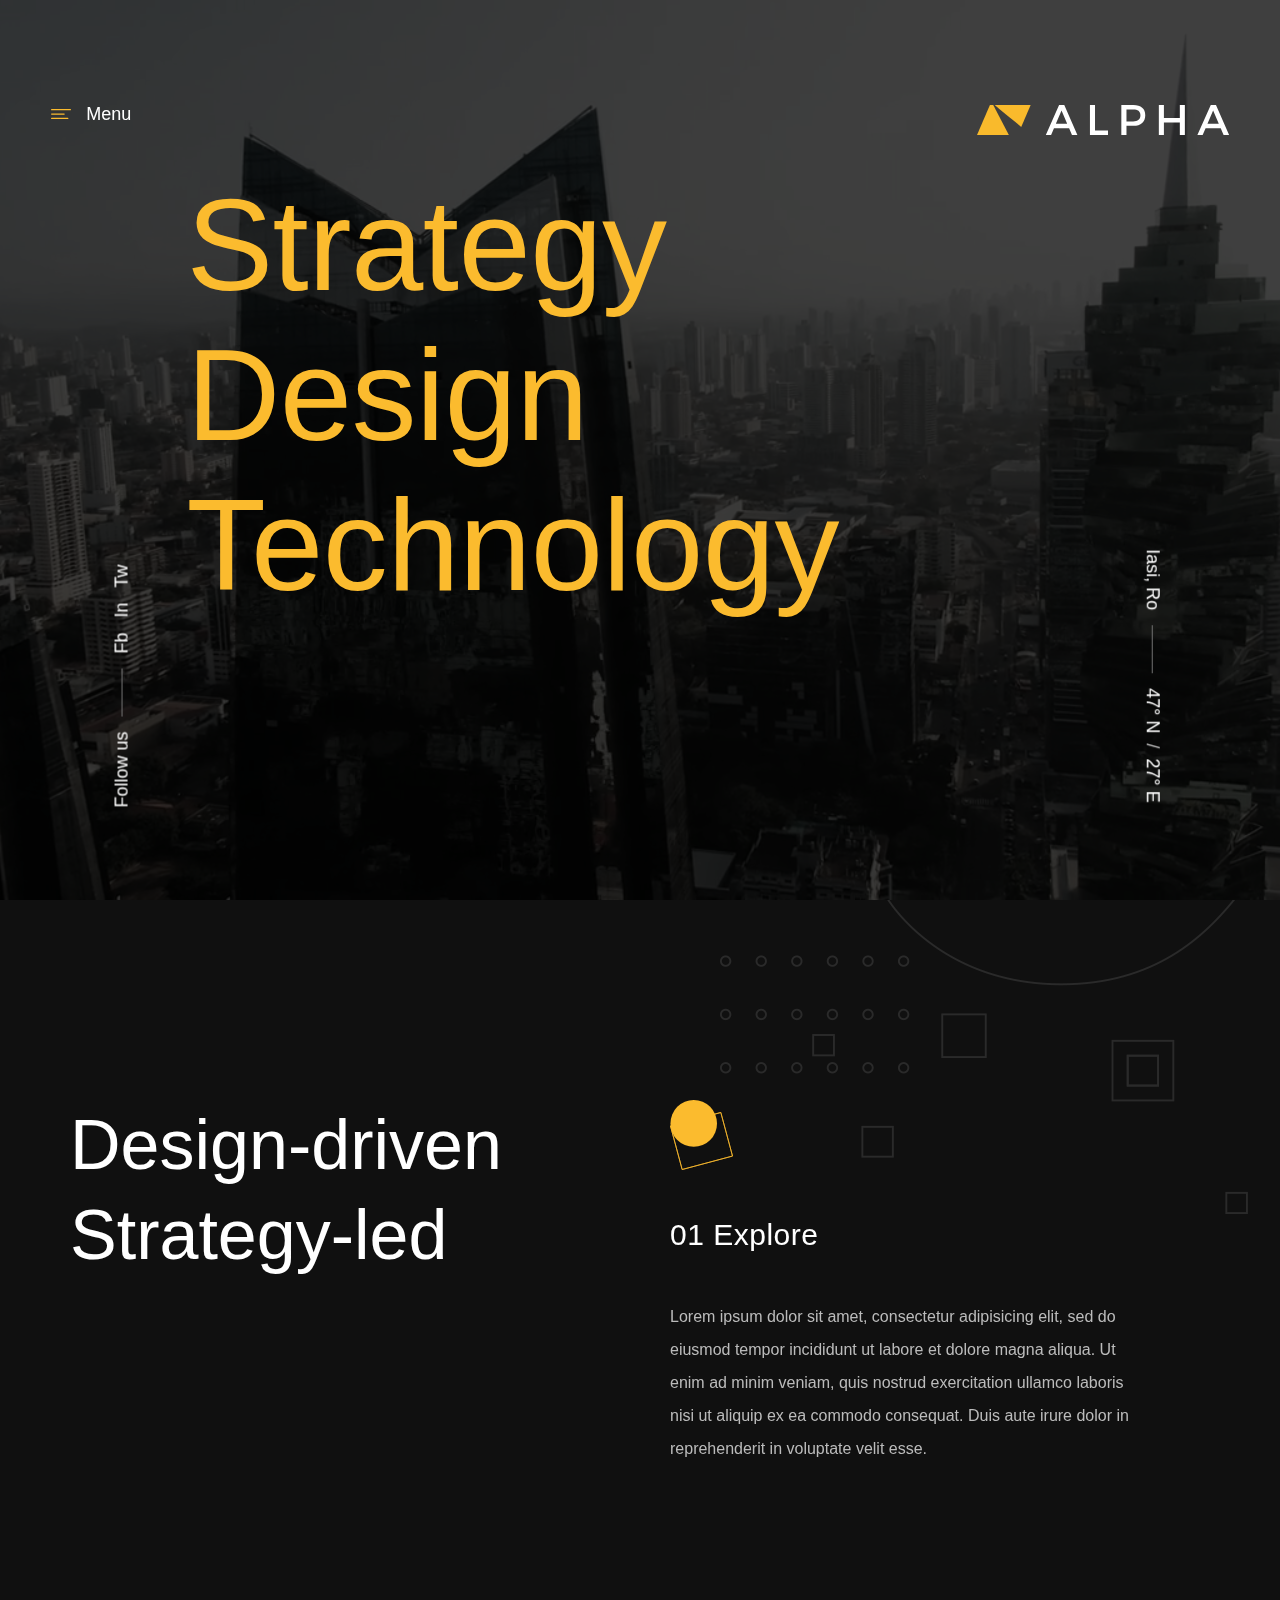
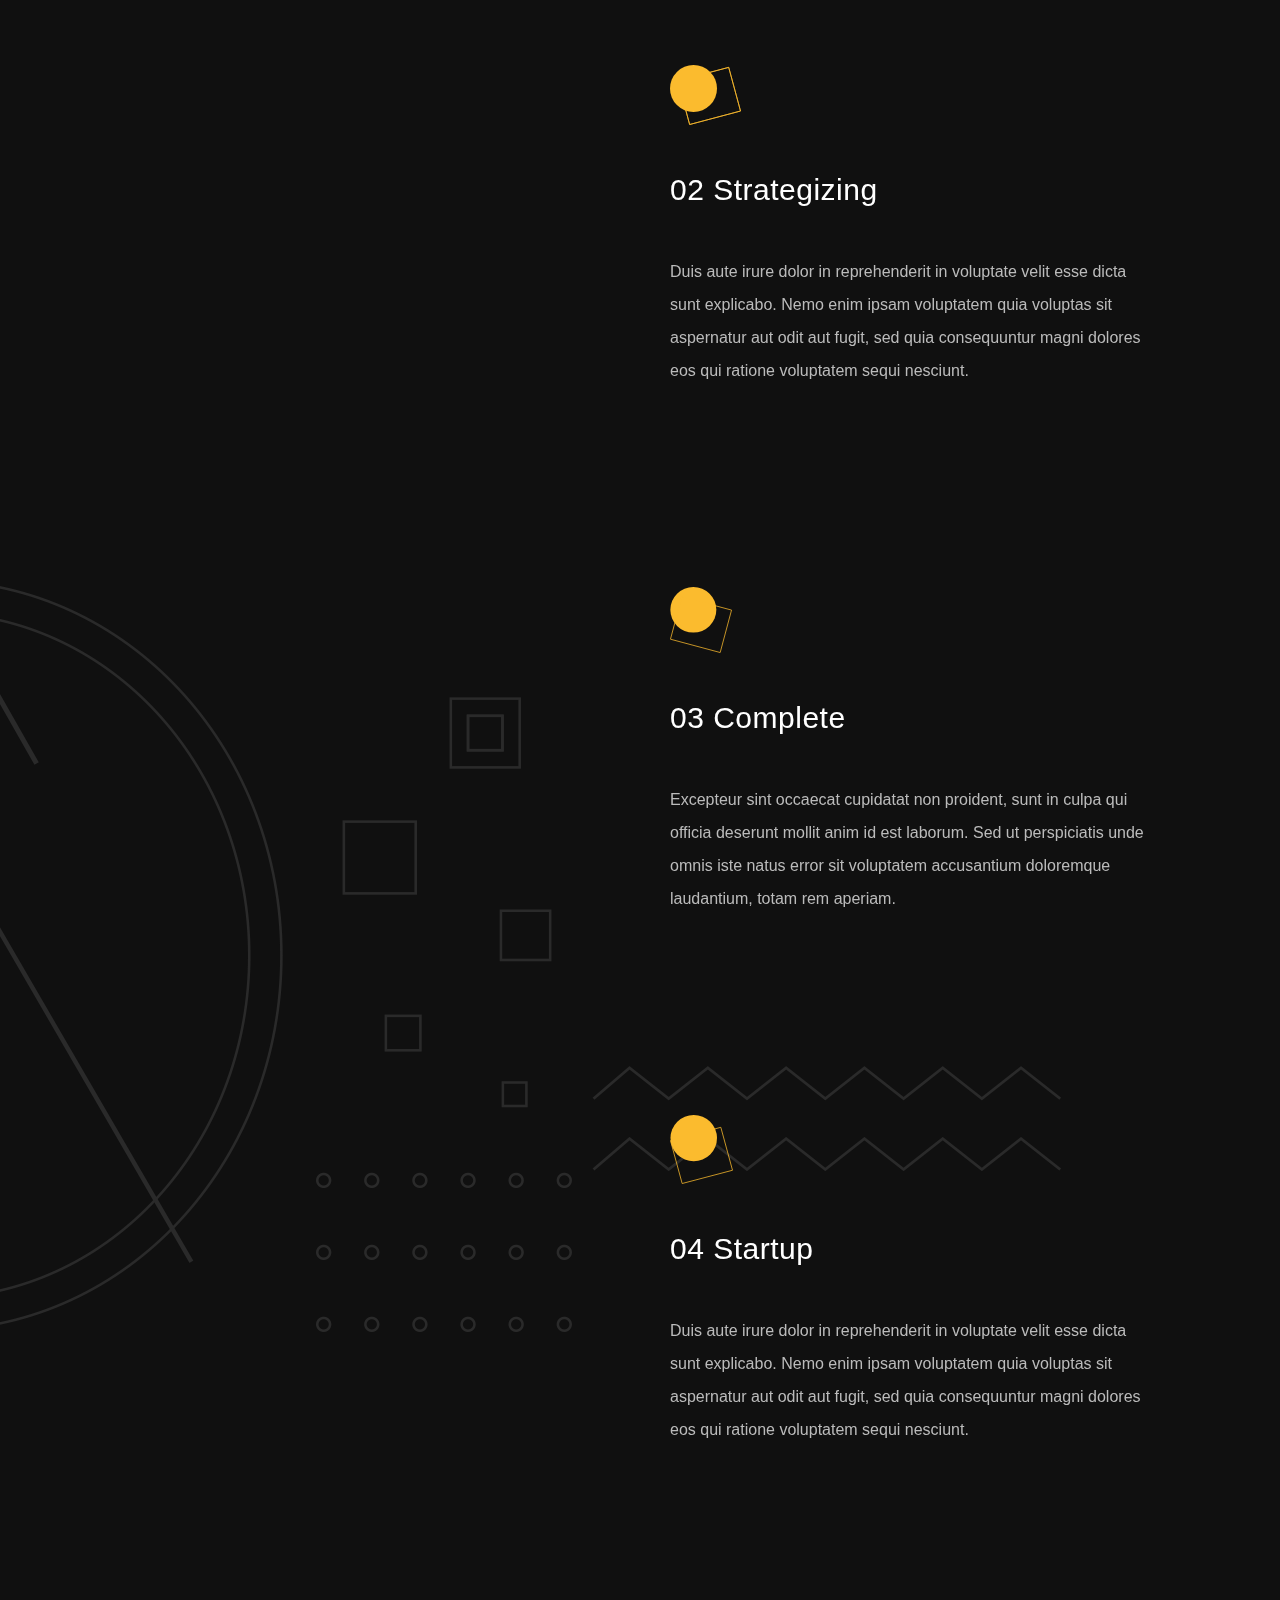
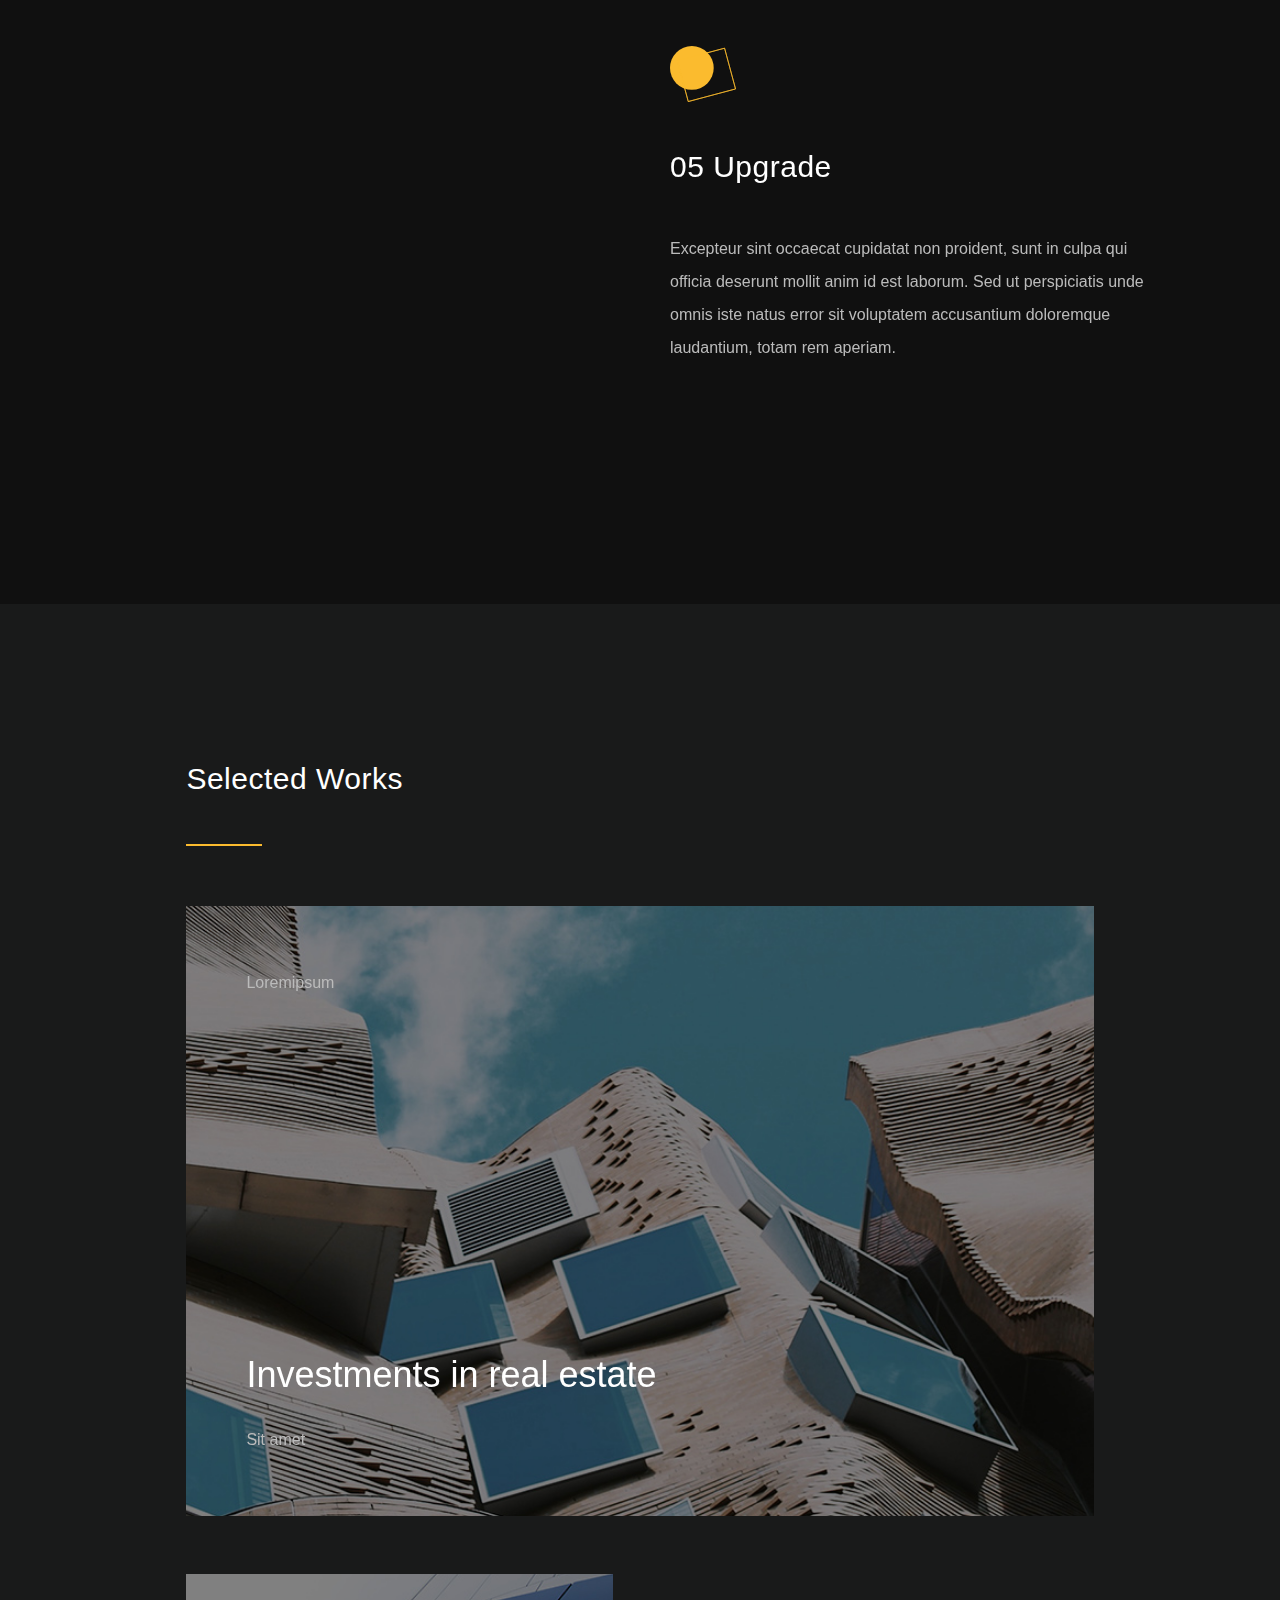
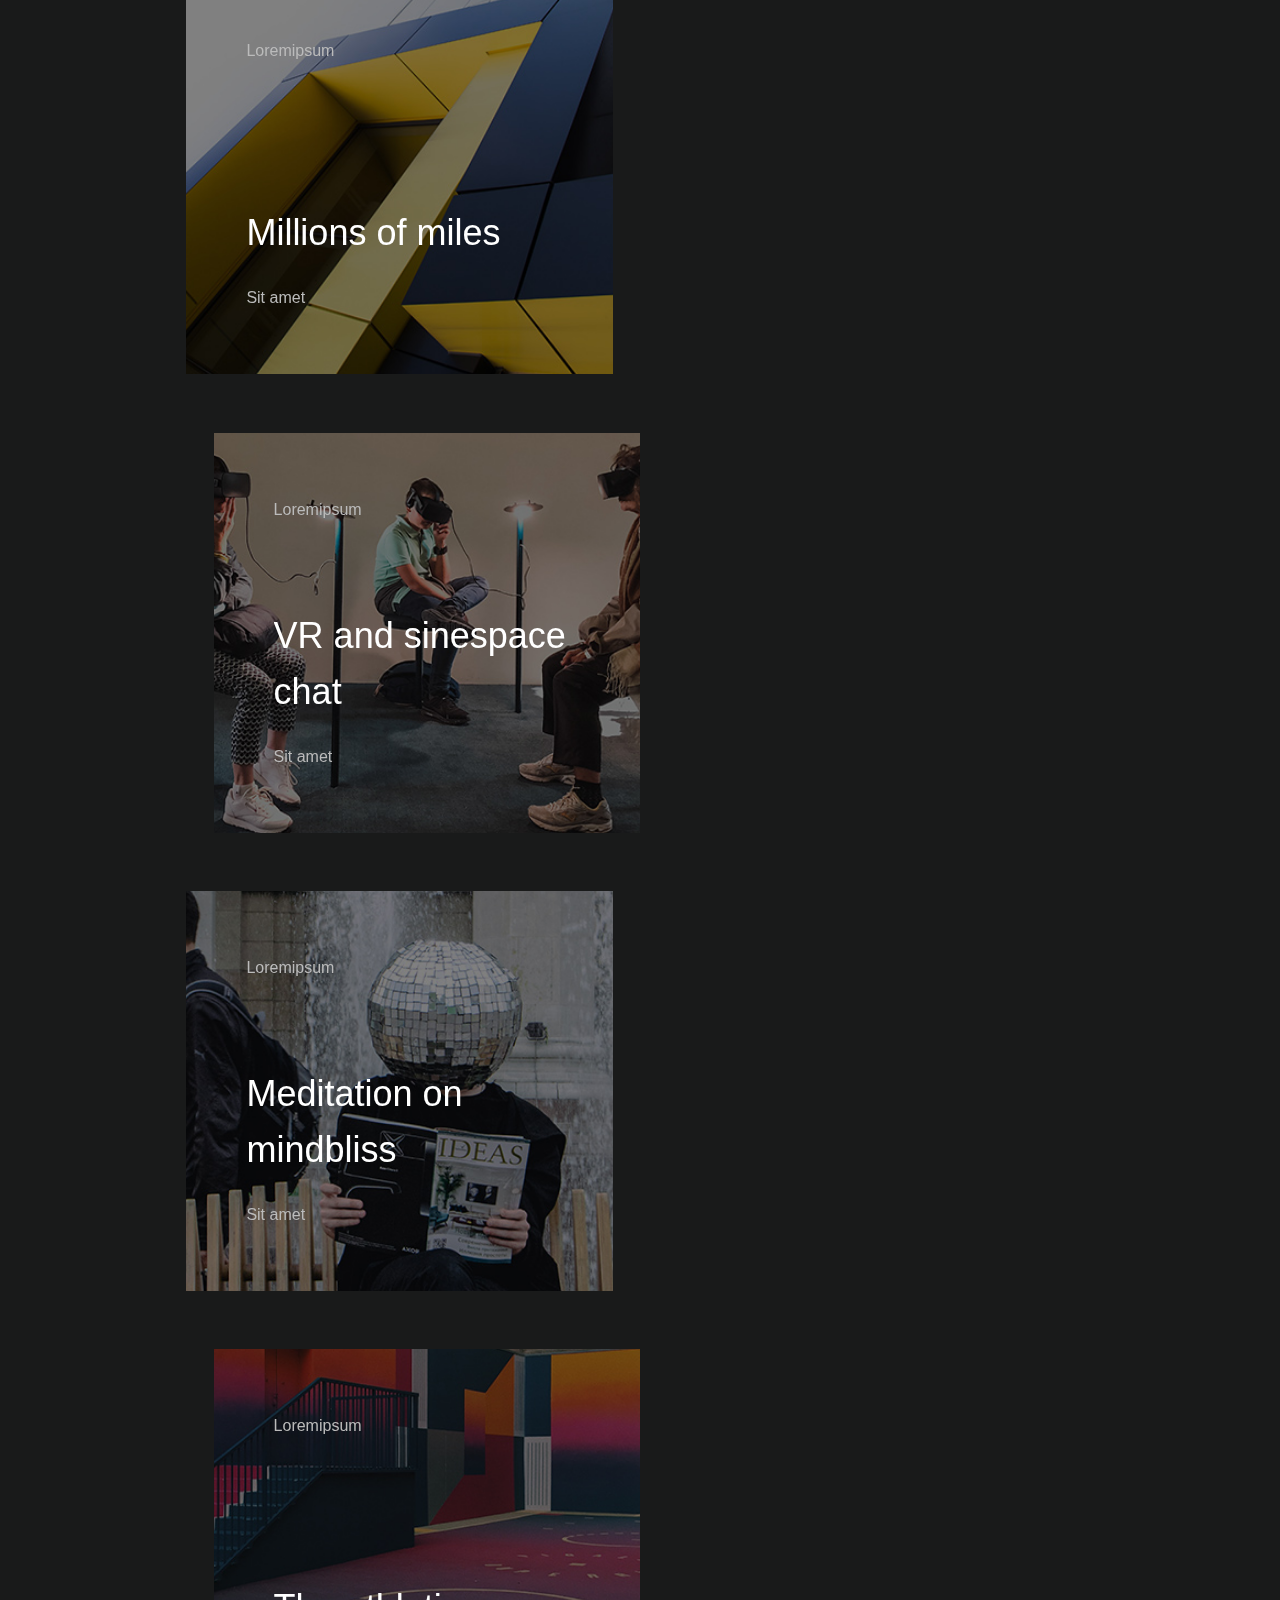
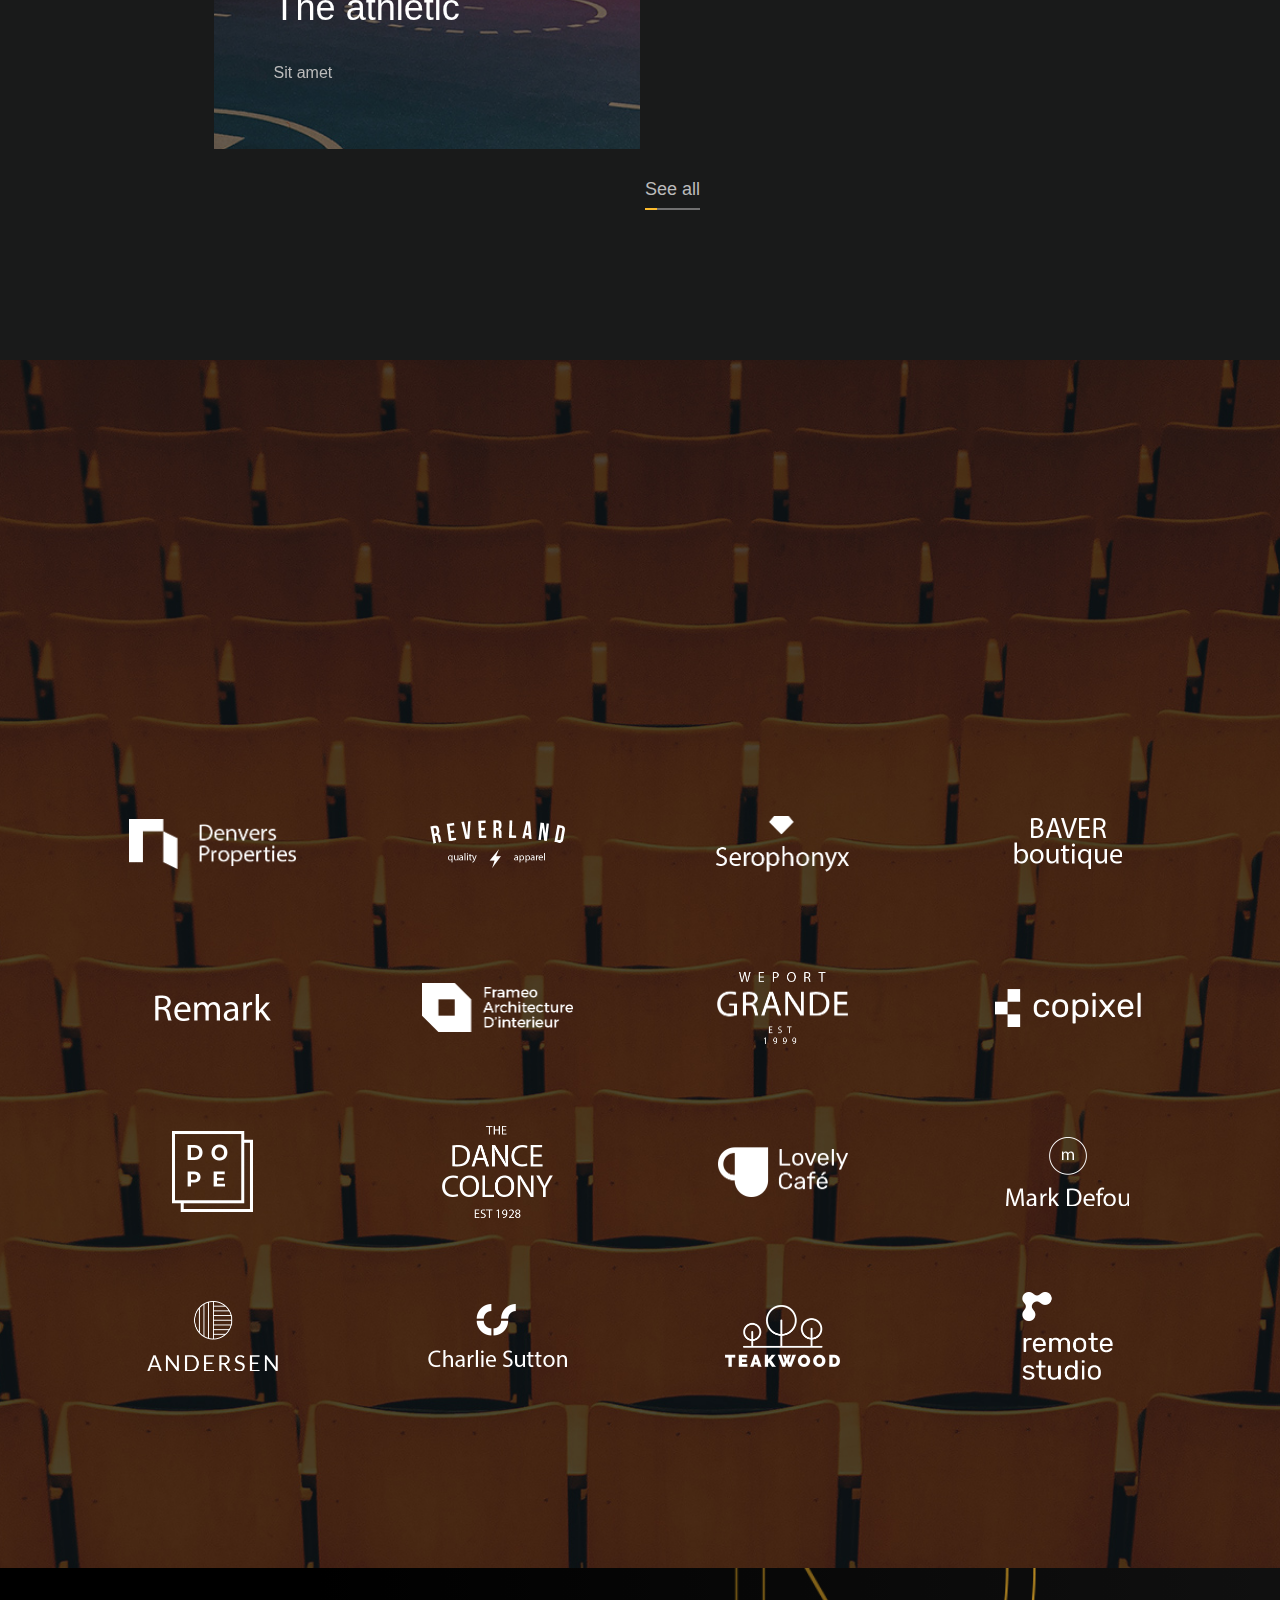
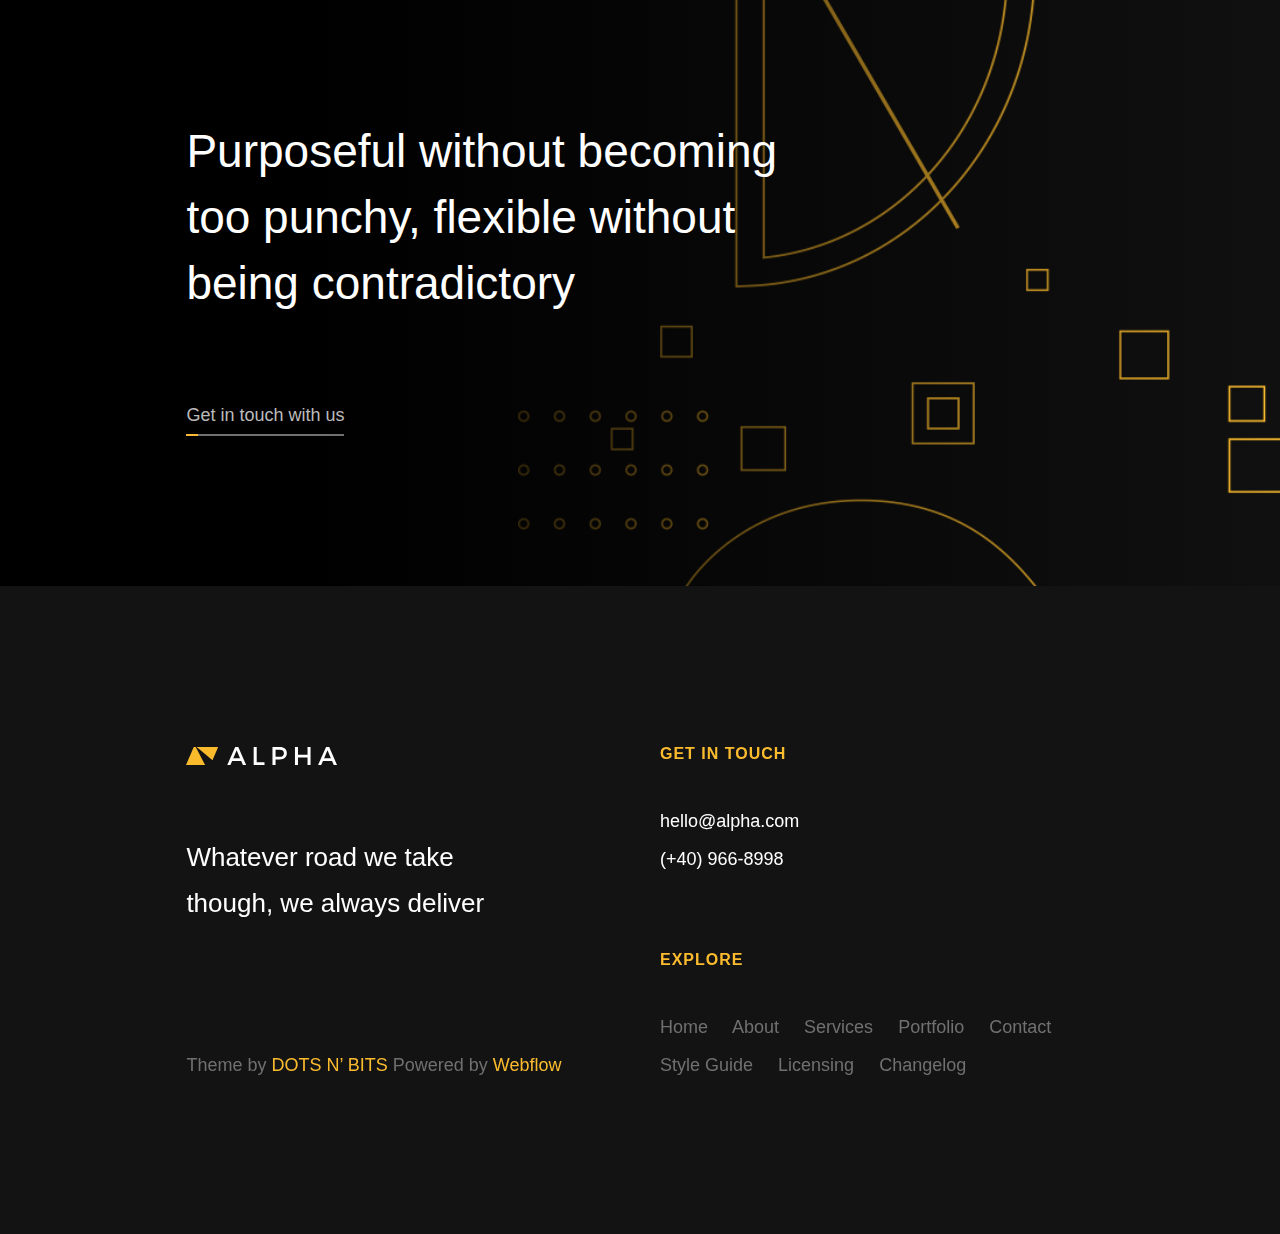
==== index.html @ 328ba8db "initial site" ====
<!DOCTYPE html><!--  This site was created in Webflow. http://www.webflow.com  -->
<!--  Last Published: Fri Dec 10 2021 19:03:12 GMT+0000 (Coordinated Universal Time)  -->
<html data-wf-page="61b28016d3076f4917c03bb6" data-wf-site="61b28016d3076f56c2c03bb1">
<head>
  <meta charset="utf-8">
  <title>4lpha - Webflow HTML website template</title>
  <meta content="4lpha - Webflow HTML website template" property="og:title">
  <meta content="https://uploads-ssl.webflow.com/5df8a318143ebc0bdb0bfba6/5e450e11073b4519072dde22_Alpha---webflow-template-presentationOpen-Graph-Image-1200x630.png" property="og:image">
  <meta content="4lpha - Webflow HTML website template" property="twitter:title">
  <meta content="https://uploads-ssl.webflow.com/5df8a318143ebc0bdb0bfba6/5e450e11073b4519072dde22_Alpha---webflow-template-presentationOpen-Graph-Image-1200x630.png" property="twitter:image">
  <meta content="width=device-width, initial-scale=1" name="viewport">
  <meta content="Webflow" name="generator">
  <link href="css/normalize.css" rel="stylesheet" type="text/css">
  <link href="css/webflow.css" rel="stylesheet" type="text/css">
  <link href="css/e-magination-development-3.webflow.css" rel="stylesheet" type="text/css">
  <script src="https://ajax.googleapis.com/ajax/libs/webfont/1.6.26/webfont.js" type="text/javascript"></script>
  <script type="text/javascript">WebFont.load({  google: {    families: ["Heebo:100,300,regular,500,700,800,900:latin,hebrew","Junge:regular"]  }});</script>
  <!-- [if lt IE 9]><script src="https://cdnjs.cloudflare.com/ajax/libs/html5shiv/3.7.3/html5shiv.min.js" type="text/javascript"></script><![endif] -->
  <script type="text/javascript">!function(o,c){var n=c.documentElement,t=" w-mod-";n.className+=t+"js",("ontouchstart"in o||o.DocumentTouch&&c instanceof DocumentTouch)&&(n.className+=t+"touch")}(window,document);</script>
  <link href="images/favicon.png" rel="shortcut icon" type="image/x-icon">
  <link href="images/webclip.png" rel="apple-touch-icon">
</head>
<body>
  <div class="menu-block">
    <div class="menu-wrap">
      <div class="menu-links">
        <a href="index.html" aria-current="page" class="link-heading-menu w-inline-block w--current">
          <h2 class="heading-menu"><span class="menu-span">01</span>Home</h2>
        </a>
        <a href="services.html" class="link-heading-menu w-inline-block">
          <h2 class="heading-menu"><span class="menu-span">02</span>Services</h2>
        </a>
        <a href="portfolio.html" class="link-heading-menu w-inline-block">
          <h2 class="heading-menu"><span class="menu-span">03</span>Info</h2>
        </a>
        <a href="portfolio.html" class="link-heading-menu w-inline-block">
          <h2 id="work.html" class="heading-menu"><span class="menu-span">03</span>Work</h2>
        </a>
        <a href="portfolio.html" class="link-heading-menu w-inline-block">
          <h2 class="heading-menu"><span class="menu-span">03</span>Portfolio</h2>
        </a>
        <a href="contact-us.html" class="link-heading-menu w-inline-block">
          <h2 class="heading-menu"><span class="menu-span">04</span>Contact</h2>
        </a>
      </div>
      <div class="menu-contact">
        <div class="menu-circles"><img src="images/menu-circles.png" alt="" class="image"></div>
        <div>
          <a href="mailto:hello@alpha.com?subject=You&#x27;ve%20got%20mail!" class="menu-contact-link">hello@alpha.com</a>
        </div>
        <div>
          <a href="tel:+409668998" class="menu-contact-link">(+40) 966-8998</a>
        </div>
      </div>
    </div>
    <div class="sticky-menu">
      <div class="sticky-info">
        <a data-w-id="4956c39b-9297-897e-4901-e1ee2597419b" href="#" class="menu w-inline-block"><img src="images/Menu-Icon.svg" width="20" alt="">
          <div class="menu-text">Menu</div>
        </a>
        <a href="index.html" aria-current="page" class="alpha w-inline-block w--current"><img src="images/alpha-logo.svg" height="30" alt="" class="logo"></a>
        <div class="info-left">
          <div>Follow us</div>
          <div class="middle-line"></div>
          <a href="https://www.facebook.com/" target="_blank" class="vertical-link">Fb</a>
          <a href="https://www.linkedin.com/" target="_blank" class="vertical-link">In</a>
          <a href="https://twitter.com/" target="_blank" class="vertical-link">Tw</a>
        </div>
        <div class="info-right">
          <div>Iasi, Ro</div>
          <div class="middle-line"></div>
          <div class="coordinates">47° N  <span class="coordinates-text-span">/</span>  27° E</div>
        </div>
      </div>
    </div>
    <div class="sticky-menu">
      <div class="sticky-info">
        <a data-w-id="4956c39b-9297-897e-4901-e1ee2597419b" href="#" class="menu w-inline-block"><img src="images/Menu-Icon.svg" width="20" alt="">
          <div class="menu-text">Menu</div>
        </a>
        <a href="index.html" aria-current="page" class="alpha w-inline-block w--current"><img src="images/alpha-logo.svg" height="30" alt="" class="logo"></a>
        <div class="info-left">
          <div>Follow us</div>
          <div class="middle-line"></div>
          <a href="https://www.facebook.com/" target="_blank" class="vertical-link">Fb</a>
          <a href="https://www.linkedin.com/" target="_blank" class="vertical-link">In</a>
          <a href="https://twitter.com/" target="_blank" class="vertical-link">Tw</a>
        </div>
        <div class="info-right">
          <div>Iasi, Ro</div>
          <div class="middle-line"></div>
          <div class="coordinates">47° N  <span class="coordinates-text-span">/</span>  27° E</div>
        </div>
      </div>
    </div>
  </div>
  <div class="sticky-menu">
    <div class="sticky-info">
      <a data-w-id="4956c39b-9297-897e-4901-e1ee2597419b" href="#" class="menu w-inline-block"><img src="images/Menu-Icon.svg" width="20" alt="">
        <div class="menu-text">Menu</div>
      </a>
      <a href="index.html" aria-current="page" class="alpha w-inline-block w--current"><img src="images/alpha-logo.svg" height="30" alt="" class="logo"></a>
      <div class="info-left">
        <div>Follow us</div>
        <div class="middle-line"></div>
        <a href="https://www.facebook.com/" target="_blank" class="vertical-link">Fb</a>
        <a href="https://www.linkedin.com/" target="_blank" class="vertical-link">In</a>
        <a href="https://twitter.com/" target="_blank" class="vertical-link">Tw</a>
      </div>
      <div class="info-right">
        <div>Iasi, Ro</div>
        <div class="middle-line"></div>
        <div class="coordinates">47° N  <span class="coordinates-text-span">/</span>  27° E</div>
      </div>
    </div>
  </div>
  <div class="banner wf-section">
    <div class="container-banner">
      <div class="banner-content-half">
        <h1 class="yellow">Strategy Design Technology</h1>
        <div class="main-links">
          <a data-w-id="5b0004c1-514d-7f34-6967-53ee666ae4ee" style="opacity:0" href="about.html" class="link w-inline-block">
            <div>About</div>
            <div class="link-underline"></div>
          </a>
          <a data-w-id="646f259f-093c-cbaf-b725-c62cb30d47f9" style="opacity:0" href="services.html" class="link w-inline-block">
            <div>Services</div>
            <div class="link-underline"></div>
          </a>
          <a data-w-id="0c75925d-9fb5-9723-491b-be8b7536dae5" style="opacity:0" href="contact-us.html" class="link last w-inline-block">
            <div>Contact</div>
            <div class="link-underline"></div>
          </a>
        </div>
      </div>
    </div>
    <div data-w-id="f1437061-9af3-a0db-7804-f6c236979f1d" style="opacity:0" class="mouse-scroll"><img src="https://uploads-ssl.webflow.com/5de4dd7b59d27b84dc3121f6/5df384643b458ad8b70f65d5_moause%20base.svg" alt="" class="mouse-base"><img src="https://uploads-ssl.webflow.com/5de4dd7b59d27b84dc3121f6/5df38464d6a5f90643ca3c93_mouse%20scroll.svg" width="2" data-w-id="f1437061-9af3-a0db-7804-f6c236979f1f" alt="" class="mouse-scroll-weel">
      <a href="#steps" class="mouse-scroll-link w-inline-block"><img src="images/mouse-scroll-link_1mouse-scroll-link.png" loading="lazy" alt=""></a>
    </div>
    <div data-poster-url="https://uploads-ssl.webflow.com/5df8a318143ebc0bdb0bfba6/5e144b86a23876981d914d1e_Agency-poster-00001.jpg" data-video-urls="videos/Agency-transcode.mp4,videos/Agency-transcode.webm" data-autoplay="true" data-loop="true" data-wf-ignore="true" class="background-video w-background-video w-background-video-atom"><video autoplay="" loop="" style="background-image:url(&quot;https://uploads-ssl.webflow.com/5df8a318143ebc0bdb0bfba6/5e144b86a23876981d914d1e_Agency-poster-00001.jpg&quot;)" muted="" playsinline="" data-wf-ignore="true" data-object-fit="cover">
        <source src="videos/Agency-transcode.mp4" data-wf-ignore="true">
        <source src="videos/Agency-transcode.webm" data-wf-ignore="true">
      </video></div>
  </div>
  <div id="steps" class="section-steps wf-section">
    <div class="container-small-grid">
      <div class="content-half-sticky">
        <h3 class="sticky-heading">Design-driven <span class="heading-span">Strategy-led</span></h3>
      </div>
      <div class="content-half">
        <div class="step">
          <div class="steps-icon"><img src="images/Step-Icon-01.svg" height="70" alt=""></div>
          <div class="headline-7">01 Explore</div>
          <p>Lorem ipsum dolor sit amet, consectetur adipisicing elit, sed do eiusmod tempor incididunt ut labore et dolore magna aliqua. Ut enim ad minim veniam, quis nostrud exercitation ullamco laboris nisi ut aliquip ex ea commodo consequat. Duis aute irure dolor in reprehenderit in voluptate velit esse.</p>
        </div>
        <div class="step">
          <div class="steps-icon"><img src="images/Step-Icon-02.svg" height="60" alt=""></div>
          <div class="headline-7">02 Strategizing</div>
          <p>Duis aute irure dolor in reprehenderit in voluptate velit esse dicta sunt explicabo. Nemo enim ipsam voluptatem quia voluptas sit aspernatur aut odit aut fugit, sed quia consequuntur magni dolores eos qui ratione voluptatem sequi nesciunt.</p>
        </div>
        <div class="step">
          <div class="steps-icon"><img src="images/Step-Icon-03.svg" height="66" alt=""></div>
          <div class="headline-7">03 Complete</div>
          <p>Excepteur sint occaecat cupidatat non proident, sunt in culpa qui officia deserunt mollit anim id est laborum. Sed ut perspiciatis unde omnis iste natus error sit voluptatem accusantium doloremque laudantium, totam rem aperiam.</p>
        </div>
        <div class="step">
          <div class="steps-icon"><img src="images/Step-Icon-04.svg" height="69" alt=""></div>
          <div class="headline-7">04 Startup</div>
          <p>Duis aute irure dolor in reprehenderit in voluptate velit esse dicta sunt explicabo. Nemo enim ipsam voluptatem quia voluptas sit aspernatur aut odit aut fugit, sed quia consequuntur magni dolores eos qui ratione voluptatem sequi nesciunt.</p>
        </div>
        <div class="step last">
          <div class="steps-icon"><img src="images/Step-Icon-05.svg" height="56" alt=""></div>
          <div class="headline-7">05 Upgrade</div>
          <p>Excepteur sint occaecat cupidatat non proident, sunt in culpa qui officia deserunt mollit anim id est laborum. Sed ut perspiciatis unde omnis iste natus error sit voluptatem accusantium doloremque laudantium, totam rem aperiam.</p>
        </div>
      </div>
    </div>
  </div>
  <div id="Work" class="section wf-section">
    <div class="container-big">
      <div class="headline-7">Selected Works</div>
      <div class="yellow-separator"></div>
      <a href="#" class="_3d-card w-inline-block w-lightbox">
        <div class="_3d-card-wrapper">
          <div class="d-133-image-wrapper _3d-card-image-wrapper"></div>
          <div class="_3d-content">
            <div class="_3d-content-wrapper-top">
              <p>Loremipsum</p>
            </div>
            <div class="_3d-content-wrapper-bottom">
              <h6>Investments in real estate</h6>
              <p class="no-margin-botttom">Sit amet</p>
            </div>
          </div>
        </div>
        <script type="application/json" class="w-json">{
  "items": [
    {
      "_id": "5e16debacb9d5183d5df2939",
      "origFileName": "annie-spratt-jue3sIqVz2Y-unsplash.jpg",
      "fileName": "annie-spratt-jue3sIqVz2Y-unsplash.jpg",
      "fileSize": 366699,
      "height": 610,
      "url": "images/annie-spratt-jue3sIqVz2Y-unsplash.jpg",
      "width": 1361,
      "type": "image"
    }
  ],
  "group": ""
}</script>
      </a>
      <a href="#" class="_3d-card smaller w-inline-block w-lightbox">
        <div class="_3d-card-wrapper">
          <div class="d-133-image-wrapper _3d-card-image-wrapper _2"></div>
          <div class="_3d-content">
            <div class="_3d-content-wrapper-top">
              <p>Loremipsum</p>
            </div>
            <div class="_3d-content-wrapper-bottom">
              <h6>Millions of miles</h6>
              <p class="no-margin-botttom">Sit amet</p>
            </div>
          </div>
        </div>
        <script type="application/json" class="w-json">{
  "items": [
    {
      "_id": "5e16debacb9d5143dbdf293a",
      "origFileName": "william-daigneault-DmyCYLLkazQ-unsplash.jpg",
      "fileName": "william-daigneault-DmyCYLLkazQ-unsplash.jpg",
      "fileSize": 65350,
      "height": 400,
      "url": "images/william-daigneault-DmyCYLLkazQ-unsplash.jpg",
      "width": 650,
      "type": "image"
    }
  ],
  "group": ""
}</script>
      </a>
      <a href="#" class="_3d-card smaller no-margin-left w-inline-block w-lightbox">
        <div class="_3d-card-wrapper">
          <div class="d-133-image-wrapper _3d-card-image-wrapper _3"></div>
          <div class="_3d-content">
            <div class="_3d-content-wrapper-top">
              <p>Loremipsum</p>
            </div>
            <div class="_3d-content-wrapper-bottom">
              <h6>VR and sinespace chat</h6>
              <p class="no-margin-botttom">Sit amet</p>
            </div>
          </div>
        </div>
        <script type="application/json" class="w-json">{
  "items": [
    {
      "_id": "5e16debacb9d51e7eadf293c",
      "origFileName": "lucrezia-carnelos-IMUwe-p1yqs-unsplash.jpg",
      "fileName": "lucrezia-carnelos-IMUwe-p1yqs-unsplash.jpg",
      "fileSize": 117432,
      "height": 400,
      "url": "images/lucrezia-carnelos-IMUwe-p1yqs-unsplash.jpg",
      "width": 650,
      "type": "image"
    }
  ],
  "group": ""
}</script>
      </a>
      <a href="#" class="_3d-card smaller w-inline-block w-lightbox">
        <div class="_3d-card-wrapper">
          <div class="d-133-image-wrapper _3d-card-image-wrapper _4"></div>
          <div class="_3d-content">
            <div class="_3d-content-wrapper-top">
              <p>Loremipsum</p>
            </div>
            <div class="_3d-content-wrapper-bottom">
              <h6>Meditation on mindbliss</h6>
              <p class="no-margin-botttom">Sit amet</p>
            </div>
          </div>
        </div>
        <script type="application/json" class="w-json">{
  "items": [
    {
      "_id": "5e16debacb9d5158dbdf293d",
      "origFileName": "vale-zmeykov-6y5bXse21ek-unsplash.jpg",
      "fileName": "vale-zmeykov-6y5bXse21ek-unsplash.jpg",
      "fileSize": 138593,
      "height": 400,
      "url": "images/vale-zmeykov-6y5bXse21ek-unsplash.jpg",
      "width": 650,
      "type": "image"
    }
  ],
  "group": ""
}</script>
      </a>
      <a href="#" class="_3d-card smaller no-margin-left w-inline-block w-lightbox">
        <div class="_3d-card-wrapper">
          <div class="d-133-image-wrapper _3d-card-image-wrapper _5"></div>
          <div class="_3d-content">
            <div class="_3d-content-wrapper-top">
              <p>Loremipsum</p>
            </div>
            <div class="_3d-content-wrapper-bottom">
              <h6>The athletic</h6>
              <p class="no-margin-botttom">Sit amet</p>
            </div>
          </div>
        </div>
        <script type="application/json" class="w-json">{
  "items": [
    {
      "_id": "5e16debacb9d510385df293b",
      "origFileName": "ilnur-kalimullin-kP1AxmCyEXM-unsplash.jpg",
      "fileName": "ilnur-kalimullin-kP1AxmCyEXM-unsplash.jpg",
      "fileSize": 98158,
      "height": 400,
      "url": "images/ilnur-kalimullin-kP1AxmCyEXM-unsplash.jpg",
      "width": 650,
      "type": "image"
    }
  ],
  "group": ""
}</script>
      </a>
      <a href="portfolio.html" class="link gray w-inline-block">
        <div>See all</div>
        <div class="link-underline"></div>
      </a>
    </div>
  </div>
  <div id="Work" class="friends-section wf-section">
    <div class="container-small">
      <h4 data-w-id="6a99c591-f57f-739e-cde0-26a8693818db" style="opacity:0" class="center-width">We&#x27;ve made some friends in the process</h4>
      <div class="w-layout-grid logos-grid"><img src="images/Logo-012x.png" width="167.5" alt=""><img src="images/Logo-022x.png" width="135" alt=""><img src="images/Logo-032x.png" width="133.5" alt=""><img src="images/Logo-042x.png" width="108" alt=""><img src="images/Logo-052x.png" width="116" alt=""><img src="images/Logo-062x.png" width="151.5" alt=""><img src="images/Logo-072x.png" width="130.5" alt=""><img src="images/Logo-082x.png" width="146" alt=""><img src="images/Logo-092x.png" width="81" alt=""><img src="images/Logo-102x.png" width="110.5" alt=""><img src="images/Logo-112x.png" width="130" alt=""><img src="images/Logo-122x.png" width="123" alt=""><img src="images/Logo-132x.png" width="130.5" alt=""><img src="images/Logo-142x.png" width="139" alt=""><img src="images/Logo-152x.png" width="115" alt=""><img src="images/Logo-162x.png" width="90.5" alt=""></div>
    </div>
  </div>
  <div class="section cta section-2 wf-section">
    <div class="container-big">
      <div class="content-width">
        <h5 data-w-id="09734954-6e3d-9898-3e02-b45a936a2f49" class="plus-margin-bottom">Purposeful without becoming too punchy, flexible without being contradictory</h5>
        <a data-w-id="09734954-6e3d-9898-3e02-b45a936a2f4b" href="contact-us.html" class="link gray w-inline-block">
          <div>Get in touch with us</div>
          <div class="link-underline"></div>
        </a>
      </div>
    </div>
  </div>
  <div class="footer wf-section">
    <div class="container-footer">
      <div class="content-left-right">
        <div data-w-id="24f6793a-b21c-33f7-a18f-14e8f200aedf" class="content-half">
          <a href="index.html" aria-current="page" class="footer-logo w-inline-block w--current"><img src="images/alpha-logo.svg" height="18" alt=""></a>
          <h6 class="headline-8">Whatever road we take though, we always deliver</h6>
          <div>Theme by <a href="http://dotsnbits.com/" target="_blank" class="yellow-footer-link">DOTS N’ BITS</a> Powered by <a href="https://webflow.com/" target="_blank" class="yellow-footer-link">Webflow</a>
          </div>
        </div>
        <div data-w-id="24f6793a-b21c-33f7-a18f-14e8f200aeeb" class="content-half c-footer">
          <div class="top">
            <div class="footer-title">get in touch</div>
            <div>
              <a href="mailto:hello@alpha.com?subject=You&#x27;ve%20got%20mail!">hello@alpha.com</a>
            </div>
            <div>
              <a href="tel:+409668998">(+40) 966-8998</a>
            </div>
          </div>
          <div class="bottom">
            <div class="footer-title">Explore</div>
            <a href="index.html" aria-current="page" class="footer-nav-link w--current">Home</a>
            <a href="about.html" class="footer-nav-link">About</a>
            <a href="services.html" class="footer-nav-link">Services</a>
            <a href="portfolio.html" class="footer-nav-link">Portfolio</a>
            <a href="contact-us.html" class="footer-nav-link">Contact</a>
            <div class="bottom-links">
              <a href="style-guide.html" class="footer-nav-link">Style Guide</a>
              <a href="licensing.html" class="footer-nav-link">Licensing</a>
              <a href="changelog.html" class="footer-nav-link">Changelog</a>
            </div>
          </div>
        </div>
      </div>
    </div>
  </div>
  <script src="https://d3e54v103j8qbb.cloudfront.net/js/jquery-3.5.1.min.dc5e7f18c8.js?site=61b28016d3076f56c2c03bb1" type="text/javascript" integrity="sha256-9/aliU8dGd2tb6OSsuzixeV4y/faTqgFtohetphbbj0=" crossorigin="anonymous"></script>
  <script src="js/webflow.js" type="text/javascript"></script>
  <!-- [if lte IE 9]><script src="https://cdnjs.cloudflare.com/ajax/libs/placeholders/3.0.2/placeholders.min.js"></script><![endif] -->
</body>
</html>
---- css/webflow.css ----
@font-face {
  font-family: 'webflow-icons';
  src: url("[data-uri]") format('truetype');
  font-weight: normal;
  font-style: normal;
}
[class^="w-icon-"],
[class*=" w-icon-"] {
  /* use !important to prevent issues with browser extensions that change fonts */
  font-family: 'webflow-icons' !important;
  speak: none;
  font-style: normal;
  font-weight: normal;
  font-variant: normal;
  text-transform: none;
  line-height: 1;
  /* Better Font Rendering =========== */
  -webkit-font-smoothing: antialiased;
  -moz-osx-font-smoothing: grayscale;
}
.w-icon-slider-right:before {
  content: "\e600";
}
.w-icon-slider-left:before {
  content: "\e601";
}
.w-icon-nav-menu:before {
  content: "\e602";
}
.w-icon-arrow-down:before,
.w-icon-dropdown-toggle:before {
  content: "\e603";
}
.w-icon-file-upload-remove:before {
  content: "\e900";
}
.w-icon-file-upload-icon:before {
  content: "\e903";
}
* {
  -webkit-box-sizing: border-box;
  -moz-box-sizing: border-box;
  box-sizing: border-box;
}
html {
  height: 100%;
}
body {
  margin: 0;
  min-height: 100%;
  background-color: #fff;
  font-family: Arial, sans-serif;
  font-size: 14px;
  line-height: 20px;
  color: #333;
}
img {
  max-width: 100%;
  vertical-align: middle;
  display: inline-block;
}
html.w-mod-touch * {
  background-attachment: scroll !important;
}
.w-block {
  display: block;
}
.w-inline-block {
  max-width: 100%;
  display: inline-block;
}
.w-clearfix:before,
.w-clearfix:after {
  content: " ";
  display: table;
  grid-column-start: 1;
  grid-row-start: 1;
  grid-column-end: 2;
  grid-row-end: 2;
}
.w-clearfix:after {
  clear: both;
}
.w-hidden {
  display: none;
}
.w-button {
  display: inline-block;
  padding: 9px 15px;
  background-color: #3898EC;
  color: white;
  border: 0;
  line-height: inherit;
  text-decoration: none;
  cursor: pointer;
  border-radius: 0;
}
input.w-button {
  -webkit-appearance: button;
}
html[data-w-dynpage] [data-w-cloak] {
  color: transparent !important;
}
.w-webflow-badge,
.w-webflow-badge * {
  position: static;
  left: auto;
  top: auto;
  right: auto;
  bottom: auto;
  z-index: auto;
  display: block;
  visibility: visible;
  overflow: visible;
  overflow-x: visible;
  overflow-y: visible;
  box-sizing: border-box;
  width: auto;
  height: auto;
  max-height: none;
  max-width: none;
  min-height: 0;
  min-width: 0;
  margin: 0;
  padding: 0;
  float: none;
  clear: none;
  border: 0 none transparent;
  border-radius: 0;
  background: none;
  background-image: none;
  background-position: 0% 0%;
  background-size: auto auto;
  background-repeat: repeat;
  background-origin: padding-box;
  background-clip: border-box;
  background-attachment: scroll;
  background-color: transparent;
  box-shadow: none;
  opacity: 1.0;
  transform: none;
  transition: none;
  direction: ltr;
  font-family: inherit;
  font-weight: inherit;
  color: inherit;
  font-size: inherit;
  line-height: inherit;
  font-style: inherit;
  font-variant: inherit;
  text-align: inherit;
  letter-spacing: inherit;
  text-decoration: inherit;
  text-indent: 0;
  text-transform: inherit;
  list-style-type: disc;
  text-shadow: none;
  font-smoothing: auto;
  vertical-align: baseline;
  cursor: inherit;
  white-space: inherit;
  word-break: normal;
  word-spacing: normal;
  word-wrap: normal;
}
.w-webflow-badge {
  position: fixed !important;
  display: inline-block !important;
  visibility: visible !important;
  opacity: 1 !important;
  z-index: 2147483647 !important;
  top: auto !important;
  right: 12px !important;
  bottom: 12px !important;
  left: auto !important;
  color: #AAADB0 !important;
  background-color: #fff !important;
  border-radius: 3px !important;
  padding: 6px 8px 6px 6px !important;
  font-size: 12px !important;
  opacity: 1.0 !important;
  line-height: 14px !important;
  text-decoration: none !important;
  transform: none !important;
  margin: 0 !important;
  width: auto !important;
  height: auto !important;
  overflow: visible !important;
  white-space: nowrap;
  box-shadow: 0 0 0 1px rgba(0, 0, 0, 0.1), 0px 1px 3px rgba(0, 0, 0, 0.1);
  cursor: pointer;
}
.w-webflow-badge > img {
  display: inline-block !important;
  visibility: visible !important;
  opacity: 1 !important;
  vertical-align: middle !important;
}
h1,
h2,
h3,
h4,
h5,
h6 {
  font-weight: bold;
  margin-bottom: 10px;
}
h1 {
  font-size: 38px;
  line-height: 44px;
  margin-top: 20px;
}
h2 {
  font-size: 32px;
  line-height: 36px;
  margin-top: 20px;
}
h3 {
  font-size: 24px;
  line-height: 30px;
  margin-top: 20px;
}
h4 {
  font-size: 18px;
  line-height: 24px;
  margin-top: 10px;
}
h5 {
  font-size: 14px;
  line-height: 20px;
  margin-top: 10px;
}
h6 {
  font-size: 12px;
  line-height: 18px;
  margin-top: 10px;
}
p {
  margin-top: 0;
  margin-bottom: 10px;
}
blockquote {
  margin: 0 0 10px 0;
  padding: 10px 20px;
  border-left: 5px solid #E2E2E2;
  font-size: 18px;
  line-height: 22px;
}
figure {
  margin: 0;
  margin-bottom: 10px;
}
figcaption {
  margin-top: 5px;
  text-align: center;
}
ul,
ol {
  margin-top: 0px;
  margin-bottom: 10px;
  padding-left: 40px;
}
.w-list-unstyled {
  padding-left: 0;
  list-style: none;
}
.w-embed:before,
.w-embed:after {
  content: " ";
  display: table;
  grid-column-start: 1;
  grid-row-start: 1;
  grid-column-end: 2;
  grid-row-end: 2;
}
.w-embed:after {
  clear: both;
}
.w-video {
  width: 100%;
  position: relative;
  padding: 0;
}
.w-video iframe,
.w-video object,
.w-video embed {
  position: absolute;
  top: 0;
  left: 0;
  width: 100%;
  height: 100%;
}
fieldset {
  padding: 0;
  margin: 0;
  border: 0;
}
button,
html input[type='button'],
input[type='reset'] {
  border: 0;
  cursor: pointer;
  -webkit-appearance: button;
}
.w-form {
  margin: 0 0 15px;
}
.w-form-done {
  display: none;
  padding: 20px;
  text-align: center;
  background-color: #dddddd;
}
.w-form-fail {
  display: none;
  margin-top: 10px;
  padding: 10px;
  background-color: #ffdede;
}
label {
  display: block;
  margin-bottom: 5px;
  font-weight: bold;
}
.w-input,
.w-select {
  display: block;
  width: 100%;
  height: 38px;
  padding: 8px 12px;
  margin-bottom: 10px;
  font-size: 14px;
  line-height: 1.428571429;
  color: #333333;
  vertical-align: middle;
  background-color: #ffffff;
  border: 1px solid #cccccc;
}
.w-input:-moz-placeholder,
.w-select:-moz-placeholder {
  color: #999;
}
.w-input::-moz-placeholder,
.w-select::-moz-placeholder {
  color: #999;
  opacity: 1;
}
.w-input:-ms-input-placeholder,
.w-select:-ms-input-placeholder {
  color: #999;
}
.w-input::-webkit-input-placeholder,
.w-select::-webkit-input-placeholder {
  color: #999;
}
.w-input:focus,
.w-select:focus {
  border-color: #3898EC;
  outline: 0;
}
.w-input[disabled],
.w-select[disabled],
.w-input[readonly],
.w-select[readonly],
fieldset[disabled] .w-input,
fieldset[disabled] .w-select {
  cursor: not-allowed;
  background-color: #eeeeee;
}
textarea.w-input,
textarea.w-select {
  height: auto;
}
.w-select {
  background-color: #f3f3f3;
}
.w-select[multiple] {
  height: auto;
}
.w-form-label {
  display: inline-block;
  cursor: pointer;
  font-weight: normal;
  margin-bottom: 0px;
}
.w-radio {
  display: block;
  margin-bottom: 5px;
  padding-left: 20px;
}
.w-radio:before,
.w-radio:after {
  content: " ";
  display: table;
  grid-column-start: 1;
  grid-row-start: 1;
  grid-column-end: 2;
  grid-row-end: 2;
}
.w-radio:after {
  clear: both;
}
.w-radio-input {
  margin: 4px 0 0;
  margin-top: 1px \9;
  line-height: normal;
  float: left;
  margin-left: -20px;
}
.w-radio-input {
  margin-top: 3px;
}
.w-file-upload {
  display: block;
  margin-bottom: 10px;
}
.w-file-upload-input {
  width: 0.1px;
  height: 0.1px;
  opacity: 0;
  overflow: hidden;
  position: absolute;
  z-index: -100;
}
.w-file-upload-default,
.w-file-upload-uploading,
.w-file-upload-success {
  display: inline-block;
  color: #333333;
}
.w-file-upload-error {
  display: block;
  margin-top: 10px;
}
.w-file-upload-default.w-hidden,
.w-file-upload-uploading.w-hidden,
.w-file-upload-error.w-hidden,
.w-file-upload-success.w-hidden {
  display: none;
}
.w-file-upload-uploading-btn {
  display: flex;
  font-size: 14px;
  font-weight: normal;
  cursor: pointer;
  margin: 0;
  padding: 8px 12px;
  border: 1px solid #cccccc;
  background-color: #fafafa;
}
.w-file-upload-file {
  display: flex;
  flex-grow: 1;
  justify-content: space-between;
  margin: 0;
  padding: 8px 9px 8px 11px;
  border: 1px solid #cccccc;
  background-color: #fafafa;
}
.w-file-upload-file-name {
  font-size: 14px;
  font-weight: normal;
  display: block;
}
.w-file-remove-link {
  margin-top: 3px;
  margin-left: 10px;
  width: auto;
  height: auto;
  padding: 3px;
  display: block;
  cursor: pointer;
}
.w-icon-file-upload-remove {
  margin: auto;
  font-size: 10px;
}
.w-file-upload-error-msg {
  display: inline-block;
  color: #ea384c;
  padding: 2px 0;
}
.w-file-upload-info {
  display: inline-block;
  line-height: 38px;
  padding: 0 12px;
}
.w-file-upload-label {
  display: inline-block;
  font-size: 14px;
  font-weight: normal;
  cursor: pointer;
  margin: 0;
  padding: 8px 12px;
  border: 1px solid #cccccc;
  background-color: #fafafa;
}
.w-icon-file-upload-icon,
.w-icon-file-upload-uploading {
  display: inline-block;
  margin-right: 8px;
  width: 20px;
}
.w-icon-file-upload-uploading {
  height: 20px;
}
.w-container {
  margin-left: auto;
  margin-right: auto;
  max-width: 940px;
}
.w-container:before,
.w-container:after {
  content: " ";
  display: table;
  grid-column-start: 1;
  grid-row-start: 1;
  grid-column-end: 2;
  grid-row-end: 2;
}
.w-container:after {
  clear: both;
}
.w-container .w-row {
  margin-left: -10px;
  margin-right: -10px;
}
.w-row:before,
.w-row:after {
  content: " ";
  display: table;
  grid-column-start: 1;
  grid-row-start: 1;
  grid-column-end: 2;
  grid-row-end: 2;
}
.w-row:after {
  clear: both;
}
.w-row .w-row {
  margin-left: 0;
  margin-right: 0;
}
.w-col {
  position: relative;
  float: left;
  width: 100%;
  min-height: 1px;
  padding-left: 10px;
  padding-right: 10px;
}
.w-col .w-col {
  padding-left: 0;
  padding-right: 0;
}
.w-col-1 {
  width: 8.33333333%;
}
.w-col-2 {
  width: 16.66666667%;
}
.w-col-3 {
  width: 25%;
}
.w-col-4 {
  width: 33.33333333%;
}
.w-col-5 {
  width: 41.66666667%;
}
.w-col-6 {
  width: 50%;
}
.w-col-7 {
  width: 58.33333333%;
}
.w-col-8 {
  width: 66.66666667%;
}
.w-col-9 {
  width: 75%;
}
.w-col-10 {
  width: 83.33333333%;
}
.w-col-11 {
  width: 91.66666667%;
}
.w-col-12 {
  width: 100%;
}
.w-hidden-main {
  display: none !important;
}
@media screen and (max-width: 991px) {
  .w-container {
    max-width: 728px;
  }
  .w-hidden-main {
    display: inherit !important;
  }
  .w-hidden-medium {
    display: none !important;
  }
  .w-col-medium-1 {
    width: 8.33333333%;
  }
  .w-col-medium-2 {
    width: 16.66666667%;
  }
  .w-col-medium-3 {
    width: 25%;
  }
  .w-col-medium-4 {
    width: 33.33333333%;
  }
  .w-col-medium-5 {
    width: 41.66666667%;
  }
  .w-col-medium-6 {
    width: 50%;
  }
  .w-col-medium-7 {
    width: 58.33333333%;
  }
  .w-col-medium-8 {
    width: 66.66666667%;
  }
  .w-col-medium-9 {
    width: 75%;
  }
  .w-col-medium-10 {
    width: 83.33333333%;
  }
  .w-col-medium-11 {
    width: 91.66666667%;
  }
  .w-col-medium-12 {
    width: 100%;
  }
  .w-col-stack {
    width: 100%;
    left: auto;
    right: auto;
  }
}
@media screen and (max-width: 767px) {
  .w-hidden-main {
    display: inherit !important;
  }
  .w-hidden-medium {
    display: inherit !important;
  }
  .w-hidden-small {
    display: none !important;
  }
  .w-row,
  .w-container .w-row {
    margin-left: 0;
    margin-right: 0;
  }
  .w-col {
    width: 100%;
    left: auto;
    right: auto;
  }
  .w-col-small-1 {
    width: 8.33333333%;
  }
  .w-col-small-2 {
    width: 16.66666667%;
  }
  .w-col-small-3 {
    width: 25%;
  }
  .w-col-small-4 {
    width: 33.33333333%;
  }
  .w-col-small-5 {
    width: 41.66666667%;
  }
  .w-col-small-6 {
    width: 50%;
  }
  .w-col-small-7 {
    width: 58.33333333%;
  }
  .w-col-small-8 {
    width: 66.66666667%;
  }
  .w-col-small-9 {
    width: 75%;
  }
  .w-col-small-10 {
    width: 83.33333333%;
  }
  .w-col-small-11 {
    width: 91.66666667%;
  }
  .w-col-small-12 {
    width: 100%;
  }
}
@media screen and (max-width: 479px) {
  .w-container {
    max-width: none;
  }
  .w-hidden-main {
    display: inherit !important;
  }
  .w-hidden-medium {
    display: inherit !important;
  }
  .w-hidden-small {
    display: inherit !important;
  }
  .w-hidden-tiny {
    display: none !important;
  }
  .w-col {
    width: 100%;
  }
  .w-col-tiny-1 {
    width: 8.33333333%;
  }
  .w-col-tiny-2 {
    width: 16.66666667%;
  }
  .w-col-tiny-3 {
    width: 25%;
  }
  .w-col-tiny-4 {
    width: 33.33333333%;
  }
  .w-col-tiny-5 {
    width: 41.66666667%;
  }
  .w-col-tiny-6 {
    width: 50%;
  }
  .w-col-tiny-7 {
    width: 58.33333333%;
  }
  .w-col-tiny-8 {
    width: 66.66666667%;
  }
  .w-col-tiny-9 {
    width: 75%;
  }
  .w-col-tiny-10 {
    width: 83.33333333%;
  }
  .w-col-tiny-11 {
    width: 91.66666667%;
  }
  .w-col-tiny-12 {
    width: 100%;
  }
}
.w-widget {
  position: relative;
}
.w-widget-map {
  width: 100%;
  height: 400px;
}
.w-widget-map label {
  width: auto;
  display: inline;
}
.w-widget-map img {
  max-width: inherit;
}
.w-widget-map .gm-style-iw {
  text-align: center;
}
.w-widget-map .gm-style-iw > button {
  display: none !important;
}
.w-widget-twitter {
  overflow: hidden;
}
.w-widget-twitter-count-shim {
  display: inline-block;
  vertical-align: top;
  position: relative;
  width: 28px;
  height: 20px;
  text-align: center;
  background: white;
  border: #758696 solid 1px;
  border-radius: 3px;
}
.w-widget-twitter-count-shim * {
  pointer-events: none;
  -webkit-user-select: none;
  -moz-user-select: none;
  -ms-user-select: none;
  user-select: none;
}
.w-widget-twitter-count-shim .w-widget-twitter-count-inner {
  position: relative;
  font-size: 15px;
  line-height: 12px;
  text-align: center;
  color: #999;
  font-family: serif;
}
.w-widget-twitter-count-shim .w-widget-twitter-count-clear {
  position: relative;
  display: block;
}
.w-widget-twitter-count-shim.w--large {
  width: 36px;
  height: 28px;
}
.w-widget-twitter-count-shim.w--large .w-widget-twitter-count-inner {
  font-size: 18px;
  line-height: 18px;
}
.w-widget-twitter-count-shim:not(.w--vertical) {
  margin-left: 5px;
  margin-right: 8px;
}
.w-widget-twitter-count-shim:not(.w--vertical).w--large {
  margin-left: 6px;
}
.w-widget-twitter-count-shim:not(.w--vertical):before,
.w-widget-twitter-count-shim:not(.w--vertical):after {
  top: 50%;
  left: 0;
  border: solid transparent;
  content: " ";
  height: 0;
  width: 0;
  position: absolute;
  pointer-events: none;
}
.w-widget-twitter-count-shim:not(.w--vertical):before {
  border-color: rgba(117, 134, 150, 0);
  border-right-color: #5d6c7b;
  border-width: 4px;
  margin-left: -9px;
  margin-top: -4px;
}
.w-widget-twitter-count-shim:not(.w--vertical).w--large:before {
  border-width: 5px;
  margin-left: -10px;
  margin-top: -5px;
}
.w-widget-twitter-count-shim:not(.w--vertical):after {
  border-color: rgba(255, 255, 255, 0);
  border-right-color: white;
  border-width: 4px;
  margin-left: -8px;
  margin-top: -4px;
}
.w-widget-twitter-count-shim:not(.w--vertical).w--large:after {
  border-width: 5px;
  margin-left: -9px;
  margin-top: -5px;
}
.w-widget-twitter-count-shim.w--vertical {
  width: 61px;
  height: 33px;
  margin-bottom: 8px;
}
.w-widget-twitter-count-shim.w--vertical:before,
.w-widget-twitter-count-shim.w--vertical:after {
  top: 100%;
  left: 50%;
  border: solid transparent;
  content: " ";
  height: 0;
  width: 0;
  position: absolute;
  pointer-events: none;
}
.w-widget-twitter-count-shim.w--vertical:before {
  border-color: rgba(117, 134, 150, 0);
  border-top-color: #5d6c7b;
  border-width: 5px;
  margin-left: -5px;
}
.w-widget-twitter-count-shim.w--vertical:after {
  border-color: rgba(255, 255, 255, 0);
  border-top-color: white;
  border-width: 4px;
  margin-left: -4px;
}
.w-widget-twitter-count-shim.w--vertical .w-widget-twitter-count-inner {
  font-size: 18px;
  line-height: 22px;
}
.w-widget-twitter-count-shim.w--vertical.w--large {
  width: 76px;
}
.w-widget-gplus {
  overflow: hidden;
}
.w-background-video {
  position: relative;
  overflow: hidden;
  height: 500px;
  color: white;
}
.w-background-video > video {
  background-size: cover;
  background-position: 50% 50%;
  position: absolute;
  margin: auto;
  width: 100%;
  height: 100%;
  right: -100%;
  bottom: -100%;
  top: -100%;
  left: -100%;
  object-fit: cover;
  z-index: -100;
}
.w-background-video > video::-webkit-media-controls-start-playback-button {
  display: none !important;
  -webkit-appearance: none;
}
.w-slider {
  position: relative;
  height: 300px;
  text-align: center;
  background: #dddddd;
  clear: both;
  -webkit-tap-highlight-color: rgba(0, 0, 0, 0);
  tap-highlight-color: rgba(0, 0, 0, 0);
}
.w-slider-mask {
  position: relative;
  display: block;
  overflow: hidden;
  z-index: 1;
  left: 0;
  right: 0;
  height: 100%;
  white-space: nowrap;
}
.w-slide {
  position: relative;
  display: inline-block;
  vertical-align: top;
  width: 100%;
  height: 100%;
  white-space: normal;
  text-align: left;
}
.w-slider-nav {
  position: absolute;
  z-index: 2;
  top: auto;
  right: 0;
  bottom: 0;
  left: 0;
  margin: auto;
  padding-top: 10px;
  height: 40px;
  text-align: center;
  -webkit-tap-highlight-color: rgba(0, 0, 0, 0);
  tap-highlight-color: rgba(0, 0, 0, 0);
}
.w-slider-nav.w-round > div {
  border-radius: 100%;
}
.w-slider-nav.w-num > div {
  width: auto;
  height: auto;
  padding: 0.2em 0.5em;
  font-size: inherit;
  line-height: inherit;
}
.w-slider-nav.w-shadow > div {
  box-shadow: 0 0 3px rgba(51, 51, 51, 0.4);
}
.w-slider-nav-invert {
  color: #fff;
}
.w-slider-nav-invert > div {
  background-color: rgba(34, 34, 34, 0.4);
}
.w-slider-nav-invert > div.w-active {
  background-color: #222;
}
.w-slider-dot {
  position: relative;
  display: inline-block;
  width: 1em;
  height: 1em;
  background-color: rgba(255, 255, 255, 0.4);
  cursor: pointer;
  margin: 0 3px 0.5em;
  transition: background-color 100ms, color 100ms;
}
.w-slider-dot.w-active {
  background-color: #fff;
}
.w-slider-dot:focus {
  outline: none;
  box-shadow: 0px 0px 0px 2px #fff;
}
.w-slider-dot:focus.w-active {
  box-shadow: none;
}
.w-slider-arrow-left,
.w-slider-arrow-right {
  position: absolute;
  width: 80px;
  top: 0;
  right: 0;
  bottom: 0;
  left: 0;
  margin: auto;
  cursor: pointer;
  overflow: hidden;
  color: white;
  font-size: 40px;
  -webkit-tap-highlight-color: rgba(0, 0, 0, 0);
  tap-highlight-color: rgba(0, 0, 0, 0);
  -webkit-user-select: none;
  -moz-user-select: none;
  -ms-user-select: none;
  user-select: none;
}
.w-slider-arrow-left [class^='w-icon-'],
.w-slider-arrow-right [class^='w-icon-'],
.w-slider-arrow-left [class*=' w-icon-'],
.w-slider-arrow-right [class*=' w-icon-'] {
  position: absolute;
}
.w-slider-arrow-left:focus,
.w-slider-arrow-right:focus {
  outline: 0;
}
.w-slider-arrow-left {
  z-index: 3;
  right: auto;
}
.w-slider-arrow-right {
  z-index: 4;
  left: auto;
}
.w-icon-slider-left,
.w-icon-slider-right {
  top: 0;
  right: 0;
  bottom: 0;
  left: 0;
  margin: auto;
  width: 1em;
  height: 1em;
}
.w-slider-aria-label {
  border: 0;
  clip: rect(0 0 0 0);
  height: 1px;
  margin: -1px;
  overflow: hidden;
  padding: 0;
  position: absolute;
  width: 1px;
}
.w-slider-force-show {
  display: block !important;
}
.w-dropdown {
  display: inline-block;
  position: relative;
  text-align: left;
  margin-left: auto;
  margin-right: auto;
  z-index: 900;
}
.w-dropdown-btn,
.w-dropdown-toggle,
.w-dropdown-link {
  position: relative;
  vertical-align: top;
  text-decoration: none;
  color: #222222;
  padding: 20px;
  text-align: left;
  margin-left: auto;
  margin-right: auto;
  white-space: nowrap;
}
.w-dropdown-toggle {
  -webkit-user-select: none;
  -moz-user-select: none;
  -ms-user-select: none;
  user-select: none;
  display: inline-block;
  cursor: pointer;
  padding-right: 40px;
}
.w-dropdown-toggle:focus {
  outline: 0;
}
.w-icon-dropdown-toggle {
  position: absolute;
  top: 0;
  right: 0;
  bottom: 0;
  margin: auto;
  margin-right: 20px;
  width: 1em;
  height: 1em;
}
.w-dropdown-list {
  position: absolute;
  background: #dddddd;
  display: none;
  min-width: 100%;
}
.w-dropdown-list.w--open {
  display: block;
}
.w-dropdown-link {
  padding: 10px 20px;
  display: block;
  color: #222222;
}
.w-dropdown-link.w--current {
  color: #0082f3;
}
.w-dropdown-link:focus {
  outline: 0;
}
@media screen and (max-width: 767px) {
  .w-nav-brand {
    padding-left: 10px;
  }
}
/**
 * ## Note
 * Safari (on both iOS and OS X) does not handle viewport units (vh, vw) well.
 * For example percentage units do not work on descendants of elements that
 * have any dimensions expressed in viewport units. It also doesn’t handle them at
 * all in `calc()`.
 */
/**
 * Wrapper around all lightbox elements
 *
 * 1. Since the lightbox can receive focus, IE also gives it an outline.
 * 2. Fixes flickering on Chrome when a transition is in progress
 *    underneath the lightbox.
 */
.w-lightbox-backdrop {
  color: #000;
  cursor: auto;
  font-family: serif;
  font-size: medium;
  font-style: normal;
  font-variant: normal;
  font-weight: normal;
  letter-spacing: normal;
  line-height: normal;
  list-style: disc;
  text-align: start;
  text-indent: 0;
  text-shadow: none;
  text-transform: none;
  visibility: visible;
  white-space: normal;
  word-break: normal;
  word-spacing: normal;
  word-wrap: normal;
  position: fixed;
  top: 0;
  right: 0;
  bottom: 0;
  left: 0;
  color: #fff;
  font-family: "Helvetica Neue", Helvetica, Ubuntu, "Segoe UI", Verdana, sans-serif;
  font-size: 17px;
  line-height: 1.2;
  font-weight: 300;
  text-align: center;
  background: rgba(0, 0, 0, 0.9);
  z-index: 2000;
  outline: 0;
  /* 1 */
  opacity: 0;
  -webkit-user-select: none;
  -moz-user-select: none;
  -ms-user-select: none;
  -webkit-tap-highlight-color: transparent;
  -webkit-transform: translate(0, 0);
  /* 2 */
}
/**
 * Neat trick to bind the rubberband effect to our canvas instead of the whole
 * document on iOS. It also prevents a bug that causes the document underneath to scroll.
 */
.w-lightbox-backdrop,
.w-lightbox-container {
  height: 100%;
  overflow: auto;
  -webkit-overflow-scrolling: touch;
}
.w-lightbox-content {
  position: relative;
  height: 100vh;
  overflow: hidden;
}
.w-lightbox-view {
  position: absolute;
  width: 100vw;
  height: 100vh;
  opacity: 0;
}
.w-lightbox-view:before {
  content: "";
  height: 100vh;
}
/* .w-lightbox-content */
.w-lightbox-group,
.w-lightbox-group .w-lightbox-view,
.w-lightbox-group .w-lightbox-view:before {
  height: 86vh;
}
.w-lightbox-frame,
.w-lightbox-view:before {
  display: inline-block;
  vertical-align: middle;
}
/*
 * 1. Remove default margin set by user-agent on the <figure> element.
 */
.w-lightbox-figure {
  position: relative;
  margin: 0;
  /* 1 */
}
.w-lightbox-group .w-lightbox-figure {
  cursor: pointer;
}
/**
 * IE adds image dimensions as width and height attributes on the IMG tag,
 * but we need both width and height to be set to auto to enable scaling.
 */
.w-lightbox-img {
  width: auto;
  height: auto;
  max-width: none;
}
/**
 * 1. Reset if style is set by user on "All Images"
 */
.w-lightbox-image {
  display: block;
  float: none;
  /* 1 */
  max-width: 100vw;
  max-height: 100vh;
}
.w-lightbox-group .w-lightbox-image {
  max-height: 86vh;
}
.w-lightbox-caption {
  position: absolute;
  right: 0;
  bottom: 0;
  left: 0;
  padding: .5em 1em;
  background: rgba(0, 0, 0, 0.4);
  text-align: left;
  text-overflow: ellipsis;
  white-space: nowrap;
  overflow: hidden;
}
.w-lightbox-embed {
  position: absolute;
  top: 0;
  right: 0;
  bottom: 0;
  left: 0;
  width: 100%;
  height: 100%;
}
.w-lightbox-control {
  position: absolute;
  top: 0;
  width: 4em;
  background-size: 24px;
  background-repeat: no-repeat;
  background-position: center;
  cursor: pointer;
  -webkit-transition: all .3s;
  transition: all .3s;
}
.w-lightbox-left {
  display: none;
  bottom: 0;
  left: 0;
  /* <svg xmlns="http://www.w3.org/2000/svg" viewBox="-20 0 24 40" width="24" height="40"><g transform="rotate(45)"><path d="m0 0h5v23h23v5h-28z" opacity=".4"/><path d="m1 1h3v23h23v3h-26z" fill="#fff"/></g></svg> */
  background-image: url("[data-uri]");
}
.w-lightbox-right {
  display: none;
  right: 0;
  bottom: 0;
  /* <svg xmlns="http://www.w3.org/2000/svg" viewBox="-4 0 24 40" width="24" height="40"><g transform="rotate(45)"><path d="m0-0h28v28h-5v-23h-23z" opacity=".4"/><path d="m1 1h26v26h-3v-23h-23z" fill="#fff"/></g></svg> */
  background-image: url("[data-uri]");
}
/*
 * Without specifying the with and height inside the SVG, all versions of IE render the icon too small.
 * The bug does not seem to manifest itself if the elements are tall enough such as the above arrows.
 * (http://stackoverflow.com/questions/16092114/background-size-differs-in-internet-explorer)
 */
.w-lightbox-close {
  right: 0;
  height: 2.6em;
  /* <svg xmlns="http://www.w3.org/2000/svg" viewBox="-4 0 18 17" width="18" height="17"><g transform="rotate(45)"><path d="m0 0h7v-7h5v7h7v5h-7v7h-5v-7h-7z" opacity=".4"/><path d="m1 1h7v-7h3v7h7v3h-7v7h-3v-7h-7z" fill="#fff"/></g></svg> */
  background-image: url("[data-uri]");
  background-size: 18px;
}
/**
 * 1. All IE versions add extra space at the bottom without this.
 */
.w-lightbox-strip {
  position: absolute;
  bottom: 0;
  left: 0;
  right: 0;
  padding: 0 1vh;
  line-height: 0;
  /* 1 */
  white-space: nowrap;
  overflow-x: auto;
  overflow-y: hidden;
}
/*
 * 1. We use content-box to avoid having to do `width: calc(10vh + 2vw)`
 *    which doesn’t work in Safari anyway.
 * 2. Chrome renders images pixelated when switching to GPU. Making sure
 *    the parent is also rendered on the GPU (by setting translate3d for
 *    example) fixes this behavior.
 */
.w-lightbox-item {
  display: inline-block;
  width: 10vh;
  padding: 2vh 1vh;
  box-sizing: content-box;
  /* 1 */
  cursor: pointer;
  -webkit-transform: translate3d(0, 0, 0);
  /* 2 */
}
.w-lightbox-active {
  opacity: .3;
}
.w-lightbox-thumbnail {
  position: relative;
  height: 10vh;
  background: #222;
  overflow: hidden;
}
.w-lightbox-thumbnail-image {
  position: absolute;
  top: 0;
  left: 0;
}
.w-lightbox-thumbnail .w-lightbox-tall {
  top: 50%;
  width: 100%;
  -webkit-transform: translate(0, -50%);
  -ms-transform: translate(0, -50%);
  transform: translate(0, -50%);
}
.w-lightbox-thumbnail .w-lightbox-wide {
  left: 50%;
  height: 100%;
  -webkit-transform: translate(-50%, 0);
  -ms-transform: translate(-50%, 0);
  transform: translate(-50%, 0);
}
/*
 * Spinner
 *
 * Absolute pixel values are used to avoid rounding errors that would cause
 * the white spinning element to be misaligned with the track.
 */
.w-lightbox-spinner {
  position: absolute;
  top: 50%;
  left: 50%;
  box-sizing: border-box;
  width: 40px;
  height: 40px;
  margin-top: -20px;
  margin-left: -20px;
  border: 5px solid rgba(0, 0, 0, 0.4);
  border-radius: 50%;
  -webkit-animation: spin .8s infinite linear;
  animation: spin .8s infinite linear;
}
.w-lightbox-spinner:after {
  content: "";
  position: absolute;
  top: -4px;
  right: -4px;
  bottom: -4px;
  left: -4px;
  border: 3px solid transparent;
  border-bottom-color: #fff;
  border-radius: 50%;
}
/*
 * Utility classes
 */
.w-lightbox-hide {
  display: none;
}
.w-lightbox-noscroll {
  overflow: hidden;
}
@media (min-width: 768px) {
  .w-lightbox-content {
    height: 96vh;
    margin-top: 2vh;
  }
  .w-lightbox-view,
  .w-lightbox-view:before {
    height: 96vh;
  }
  /* .w-lightbox-content */
  .w-lightbox-group,
  .w-lightbox-group .w-lightbox-view,
  .w-lightbox-group .w-lightbox-view:before {
    height: 84vh;
  }
  .w-lightbox-image {
    max-width: 96vw;
    max-height: 96vh;
  }
  .w-lightbox-group .w-lightbox-image {
    max-width: 82.3vw;
    max-height: 84vh;
  }
  .w-lightbox-left,
  .w-lightbox-right {
    display: block;
    opacity: .5;
  }
  .w-lightbox-close {
    opacity: .8;
  }
  .w-lightbox-control:hover {
    opacity: 1;
  }
}
.w-lightbox-inactive,
.w-lightbox-inactive:hover {
  opacity: 0;
}
.w-richtext:before,
.w-richtext:after {
  content: " ";
  display: table;
  grid-column-start: 1;
  grid-row-start: 1;
  grid-column-end: 2;
  grid-row-end: 2;
}
.w-richtext:after {
  clear: both;
}
.w-richtext[contenteditable="true"]:before,
.w-richtext[contenteditable="true"]:after {
  white-space: initial;
}
.w-richtext ol,
.w-richtext ul {
  overflow: hidden;
}
.w-richtext .w-richtext-figure-selected.w-richtext-figure-type-video div:after,
.w-richtext .w-richtext-figure-selected[data-rt-type="video"] div:after {
  outline: 2px solid #2895f7;
}
.w-richtext .w-richtext-figure-selected.w-richtext-figure-type-image div,
.w-richtext .w-richtext-figure-selected[data-rt-type="image"] div {
  outline: 2px solid #2895f7;
}
.w-richtext figure.w-richtext-figure-type-video > div:after,
.w-richtext figure[data-rt-type="video"] > div:after {
  content: '';
  position: absolute;
  display: none;
  left: 0;
  top: 0;
  right: 0;
  bottom: 0;
}
.w-richtext figure {
  position: relative;
  max-width: 60%;
}
.w-richtext figure > div:before {
  cursor: default!important;
}
.w-richtext figure img {
  width: 100%;
}
.w-richtext figure figcaption.w-richtext-figcaption-placeholder {
  opacity: 0.6;
}
.w-richtext figure div {
  /* fix incorrectly sized selection border in the data manager */
  font-size: 0px;
  color: transparent;
}
.w-richtext figure.w-richtext-figure-type-image,
.w-richtext figure[data-rt-type="image"] {
  display: table;
}
.w-richtext figure.w-richtext-figure-type-image > div,
.w-richtext figure[data-rt-type="image"] > div {
  display: inline-block;
}
.w-richtext figure.w-richtext-figure-type-image > figcaption,
.w-richtext figure[data-rt-type="image"] > figcaption {
  display: table-caption;
  caption-side: bottom;
}
.w-richtext figure.w-richtext-figure-type-video,
.w-richtext figure[data-rt-type="video"] {
  width: 60%;
  height: 0;
}
.w-richtext figure.w-richtext-figure-type-video iframe,
.w-richtext figure[data-rt-type="video"] iframe {
  position: absolute;
  top: 0;
  left: 0;
  width: 100%;
  height: 100%;
}
.w-richtext figure.w-richtext-figure-type-video > div,
.w-richtext figure[data-rt-type="video"] > div {
  width: 100%;
}
.w-richtext figure.w-richtext-align-center {
  margin-right: auto;
  margin-left: auto;
  clear: both;
}
.w-richtext figure.w-richtext-align-center.w-richtext-figure-type-image > div,
.w-richtext figure.w-richtext-align-center[data-rt-type="image"] > div {
  max-width: 100%;
}
.w-richtext figure.w-richtext-align-normal {
  clear: both;
}
.w-richtext figure.w-richtext-align-fullwidth {
  width: 100%;
  max-width: 100%;
  text-align: center;
  clear: both;
  display: block;
  margin-right: auto;
  margin-left: auto;
}
.w-richtext figure.w-richtext-align-fullwidth > div {
  display: inline-block;
  /* padding-bottom is used for aspect ratios in video figures
      we want the div to inherit that so hover/selection borders in the designer-canvas
      fit right*/
  padding-bottom: inherit;
}
.w-richtext figure.w-richtext-align-fullwidth > figcaption {
  display: block;
}
.w-richtext figure.w-richtext-align-floatleft {
  float: left;
  margin-right: 15px;
  clear: none;
}
.w-richtext figure.w-richtext-align-floatright {
  float: right;
  margin-left: 15px;
  clear: none;
}
.w-nav {
  position: relative;
  background: #dddddd;
  z-index: 1000;
}
.w-nav:before,
.w-nav:after {
  content: " ";
  display: table;
  grid-column-start: 1;
  grid-row-start: 1;
  grid-column-end: 2;
  grid-row-end: 2;
}
.w-nav:after {
  clear: both;
}
.w-nav-brand {
  position: relative;
  float: left;
  text-decoration: none;
  color: #333333;
}
.w-nav-link {
  position: relative;
  display: inline-block;
  vertical-align: top;
  text-decoration: none;
  color: #222222;
  padding: 20px;
  text-align: left;
  margin-left: auto;
  margin-right: auto;
}
.w-nav-link.w--current {
  color: #0082f3;
}
.w-nav-menu {
  position: relative;
  float: right;
}
[data-nav-menu-open] {
  display: block !important;
  position: absolute;
  top: 100%;
  left: 0;
  right: 0;
  background: #C8C8C8;
  text-align: center;
  overflow: visible;
  min-width: 200px;
}
.w--nav-link-open {
  display: block;
  position: relative;
}
.w-nav-overlay {
  position: absolute;
  overflow: hidden;
  display: none;
  top: 100%;
  left: 0;
  right: 0;
  width: 100%;
}
.w-nav-overlay [data-nav-menu-open] {
  top: 0;
}
.w-nav[data-animation="over-left"] .w-nav-overlay {
  width: auto;
}
.w-nav[data-animation="over-left"] .w-nav-overlay,
.w-nav[data-animation="over-left"] [data-nav-menu-open] {
  right: auto;
  z-index: 1;
  top: 0;
}
.w-nav[data-animation="over-right"] .w-nav-overlay {
  width: auto;
}
.w-nav[data-animation="over-right"] .w-nav-overlay,
.w-nav[data-animation="over-right"] [data-nav-menu-open] {
  left: auto;
  z-index: 1;
  top: 0;
}
.w-nav-button {
  position: relative;
  float: right;
  padding: 18px;
  font-size: 24px;
  display: none;
  cursor: pointer;
  -webkit-tap-highlight-color: rgba(0, 0, 0, 0);
  tap-highlight-color: rgba(0, 0, 0, 0);
  -webkit-user-select: none;
  -moz-user-select: none;
  -ms-user-select: none;
  user-select: none;
}
.w-nav-button:focus {
  outline: 0;
}
.w-nav-button.w--open {
  background-color: #C8C8C8;
  color: white;
}
.w-nav[data-collapse="all"] .w-nav-menu {
  display: none;
}
.w-nav[data-collapse="all"] .w-nav-button {
  display: block;
}
.w--nav-dropdown-open {
  display: block;
}
.w--nav-dropdown-toggle-open {
  display: block;
}
.w--nav-dropdown-list-open {
  position: static;
}
@media screen and (max-width: 991px) {
  .w-nav[data-collapse="medium"] .w-nav-menu {
    display: none;
  }
  .w-nav[data-collapse="medium"] .w-nav-button {
    display: block;
  }
}
@media screen and (max-width: 767px) {
  .w-nav[data-collapse="small"] .w-nav-menu {
    display: none;
  }
  .w-nav[data-collapse="small"] .w-nav-button {
    display: block;
  }
  .w-nav-brand {
    padding-left: 10px;
  }
}
@media screen and (max-width: 479px) {
  .w-nav[data-collapse="tiny"] .w-nav-menu {
    display: none;
  }
  .w-nav[data-collapse="tiny"] .w-nav-button {
    display: block;
  }
}
.w-tabs {
  position: relative;
}
.w-tabs:before,
.w-tabs:after {
  content: " ";
  display: table;
  grid-column-start: 1;
  grid-row-start: 1;
  grid-column-end: 2;
  grid-row-end: 2;
}
.w-tabs:after {
  clear: both;
}
.w-tab-menu {
  position: relative;
}
.w-tab-link {
  position: relative;
  display: inline-block;
  vertical-align: top;
  text-decoration: none;
  padding: 9px 30px;
  text-align: left;
  cursor: pointer;
  color: #222222;
  background-color: #dddddd;
}
.w-tab-link.w--current {
  background-color: #C8C8C8;
}
.w-tab-link:focus {
  outline: 0;
}
.w-tab-content {
  position: relative;
  display: block;
  overflow: hidden;
}
.w-tab-pane {
  position: relative;
  display: none;
}
.w--tab-active {
  display: block;
}
@media screen and (max-width: 479px) {
  .w-tab-link {
    display: block;
  }
}
.w-ix-emptyfix:after {
  content: "";
}
@keyframes spin {
  0% {
    transform: rotate(0deg);
  }
  100% {
    transform: rotate(360deg);
  }
}
.w-dyn-empty {
  padding: 10px;
  background-color: #dddddd;
}
.w-dyn-hide {
  display: none !important;
}
.w-dyn-bind-empty {
  display: none !important;
}
.w-condition-invisible {
  display: none !important;
}
---- css/e-magination-development-3.webflow.css ----
.w-layout-grid {
  display: -ms-grid;
  display: grid;
  grid-auto-columns: 1fr;
  -ms-grid-columns: 1fr 1fr;
  grid-template-columns: 1fr 1fr;
  -ms-grid-rows: auto auto;
  grid-template-rows: auto auto;
  grid-row-gap: 16px;
  grid-column-gap: 16px;
}

body {
  background-color: #191a1a;
  font-family: Heebo, sans-serif;
  color: #707070;
  font-size: 18px;
  line-height: 38px;
  font-weight: 400;
}

h1 {
  margin-top: 0px;
  margin-bottom: 40px;
  -webkit-transform-origin: 0% 0%;
  -ms-transform-origin: 0% 0%;
  transform-origin: 0% 0%;
  font-family: Junge, sans-serif;
  color: #fff;
  font-size: 130px;
  line-height: 150px;
  font-weight: 400;
  letter-spacing: -0.5px;
}

h2 {
  margin-top: 0px;
  margin-bottom: 40px;
  font-family: Junge, sans-serif;
  color: #fff;
  font-size: 100px;
  line-height: 120px;
  font-weight: 400;
  letter-spacing: -0.5px;
}

h3 {
  margin-top: 0px;
  margin-bottom: 40px;
  font-family: Junge, sans-serif;
  color: #fff;
  font-size: 70px;
  line-height: 90px;
  font-weight: 400;
}

h4 {
  margin-top: 0px;
  margin-bottom: 30px;
  font-family: Junge, sans-serif;
  color: #fff;
  font-size: 56px;
  line-height: 76px;
  font-weight: 400;
}

h5 {
  margin-top: 0px;
  margin-bottom: 20px;
  font-family: Junge, sans-serif;
  color: #fff;
  font-size: 46px;
  line-height: 66px;
  font-weight: 400;
}

h6 {
  margin-top: 0px;
  margin-bottom: 20px;
  font-family: Junge, sans-serif;
  color: #fff;
  font-size: 36px;
  line-height: 56px;
  font-weight: 400;
}

p {
  margin-bottom: 40px;
  font-family: Heebo, sans-serif;
  color: #bbb;
  font-size: 16px;
  line-height: 33px;
  font-weight: 300;
}

a {
  color: #fff;
  text-decoration: none;
}

ul {
  margin-top: 0px;
  margin-bottom: 0px;
  padding-left: 30px;
}

ol {
  margin-top: 0px;
  margin-bottom: 10px;
  padding-left: 40px;
}

blockquote {
  margin-bottom: 10px;
  padding: 10px 20px;
  border-left: 5px solid #e2e2e2;
  font-size: 18px;
  line-height: 22px;
}

.banner {
  position: relative;
  display: -webkit-box;
  display: -webkit-flex;
  display: -ms-flexbox;
  display: flex;
  height: 100vh;
  padding-right: 20px;
  padding-left: 20px;
  -webkit-box-align: center;
  -webkit-align-items: center;
  -ms-flex-align: center;
  align-items: center;
  background-color: #000;
}

.banner.about {
  background-image: url('../images/elena-saharova-hzNnJyC9FOA-unsplash.jpg');
  background-position: 50% 50%;
  background-size: cover;
  background-repeat: no-repeat;
}

.banner.services {
  background-image: url('../images/5e16fef2cb9d511da2e01f48_joshua-oluwagbemiga-QZ9cVpMUpZ4-unsplash.jpg');
  background-position: 50% 50%;
  background-size: cover;
  background-repeat: no-repeat;
}

.banner.contact-us {
  background-image: url('../images/mike-yukhtenko-wfh8dDlNFOk-unsplash.jpg');
  background-position: 50% 50%;
  background-size: cover;
  background-repeat: no-repeat;
}

.banner.thank-you {
  background-image: url('../images/jeremy-bishop-uAfZBP-GtiA-unsplash.jpg');
  background-position: 50% 50%;
  background-size: cover;
  background-repeat: no-repeat;
}

.banner.portfolio {
  background-image: url('../images/tobias-van-schneider-lHGeqh3XhRY-unsplash.jpg');
  background-position: 50% 50%;
  background-size: cover;
  background-repeat: no-repeat;
}

.mouse-scroll {
  position: absolute;
  left: 0%;
  top: auto;
  right: 0%;
  bottom: 0%;
  z-index: 10;
  width: 20px;
  margin-right: auto;
  margin-bottom: 50px;
  margin-left: auto;
}

.mouse-scroll-weel {
  position: absolute;
  left: 0%;
  top: 0%;
  right: 0%;
  bottom: 0%;
  margin-top: 6px;
  margin-right: auto;
  margin-left: auto;
}

.mouse-scroll-link {
  position: absolute;
  left: 0%;
  top: 0%;
  right: 0%;
  bottom: 0%;
}

.alpha {
  position: fixed;
  left: auto;
  top: 100px;
  right: 4vw;
  bottom: auto;
  z-index: 9999;
  -webkit-transition: -webkit-transform 300ms ease;
  transition: -webkit-transform 300ms ease;
  transition: transform 300ms ease;
  transition: transform 300ms ease, -webkit-transform 300ms ease;
}

.alpha:hover {
  -webkit-transform: scale(1.05);
  -ms-transform: scale(1.05);
  transform: scale(1.05);
}

.menu-text {
  margin-left: 15px;
}

.info-left {
  position: fixed;
  left: 0px;
  top: auto;
  right: auto;
  bottom: 200px;
  z-index: 9999;
  display: -webkit-box;
  display: -webkit-flex;
  display: -ms-flexbox;
  display: flex;
  -webkit-box-pack: center;
  -webkit-justify-content: center;
  -ms-flex-pack: center;
  justify-content: center;
  -webkit-box-align: center;
  -webkit-align-items: center;
  -ms-flex-align: center;
  align-items: center;
  grid-auto-columns: 1fr;
  grid-column-gap: 0px;
  grid-row-gap: 15px;
  -ms-grid-columns: 1fr;
  grid-template-columns: 1fr;
  -ms-grid-rows: auto;
  grid-template-rows: auto;
  -webkit-transform: rotate(-90deg);
  -ms-transform: rotate(-90deg);
  transform: rotate(-90deg);
  font-family: Heebo, sans-serif;
  color: #fff;
  font-size: 18px;
  line-height: 28px;
  font-weight: 400;
}

.vertical-link {
  margin-left: 15px;
  -webkit-transition: color 300ms ease;
  transition: color 300ms ease;
}

.vertical-link:hover {
  color: #fbbb2e;
}

.middle-line {
  width: 48px;
  height: 1px;
  margin-left: 15px;
  background-color: #707070;
}

.info-right {
  position: fixed;
  left: auto;
  top: auto;
  right: 0px;
  bottom: 210px;
  z-index: 9999;
  display: -webkit-box;
  display: -webkit-flex;
  display: -ms-flexbox;
  display: flex;
  -webkit-box-align: center;
  -webkit-align-items: center;
  -ms-flex-align: center;
  align-items: center;
  grid-auto-columns: 1fr;
  grid-column-gap: 0px;
  grid-row-gap: 15px;
  -ms-grid-columns: 1fr;
  grid-template-columns: 1fr;
  -ms-grid-rows: auto;
  grid-template-rows: auto;
  -webkit-transform: rotate(90deg);
  -ms-transform: rotate(90deg);
  transform: rotate(90deg);
  font-family: Heebo, sans-serif;
  color: #fff;
  font-size: 18px;
  line-height: 28px;
  font-weight: 400;
}

.container-small {
  max-width: 1140px;
  margin-right: auto;
  margin-left: auto;
  padding-top: 150px;
  padding-bottom: 150px;
  grid-auto-columns: 1fr;
  grid-column-gap: 60px;
  grid-row-gap: 0px;
  -ms-grid-columns: 1fr 1fr;
  grid-template-columns: 1fr 1fr;
  -ms-grid-rows: auto;
  grid-template-rows: auto;
  text-align: center;
}

.container-small.left-text-align {
  text-align: left;
}

.link {
  margin-right: 50px;
  box-shadow: inset 0 -2px 0 0 #707070;
  font-size: 18px;
  line-height: 28px;
  font-weight: 400;
}

.link.gray {
  margin-right: 0px;
  color: #bbb;
}

.link.last {
  margin-right: 0px;
}

.link-underline {
  width: 12px;
  height: 2px;
  margin-top: 5px;
  background-color: #fbbb2e;
}

.banner-content-half {
  width: 50%;
}

.main-links {
  margin-top: 70px;
}

.coordinates-text-span {
  color: #bbb;
}

.coordinates {
  margin-left: 15px;
}

.sticky-info {
  margin-right: auto;
  margin-left: auto;
}

.container-banner {
  position: relative;
  z-index: 10;
  margin-right: 13vw;
  margin-left: 13vw;
}

.container-banner.second {
  margin-right: 11vw;
  margin-left: 11vw;
}

.heading-span {
  display: block;
}

.content-half {
  position: relative;
}

.step {
  margin-right: 60px;
  margin-bottom: 200px;
}

.step.last {
  margin-bottom: 0px;
}

.background-video {
  position: absolute;
  left: 0%;
  top: 0%;
  right: 0%;
  bottom: 0%;
  height: 100%;
  opacity: 0.25;
  -webkit-filter: grayscale(70%);
  filter: grayscale(70%);
}

.style-guide-banner-holder {
  color: #fff;
  text-align: center;
}

.template-banner {
  padding-right: 20px;
  padding-left: 20px;
  background-color: #000;
}

.main-content {
  max-width: 1280px;
  margin-right: auto;
  margin-left: auto;
}

.main-content.style-content {
  padding-top: 200px;
  padding-bottom: 200px;
}

.main-content.style-guide-main-content {
  margin-right: 13vw;
  margin-left: 13vw;
  padding-top: 140px;
  padding-bottom: 100px;
}

.paragraph-banner {
  margin-bottom: 50px;
}

.yellow-text-block {
  margin-bottom: 60px;
  font-family: Heebo, sans-serif;
  color: #fbbb2e;
  font-size: 22px;
  line-height: 32px;
  font-weight: 400;
  letter-spacing: 2px;
  text-transform: uppercase;
}

.content-holder {
  margin-bottom: 100px;
}

.style-guide-holder {
  padding-right: 20px;
  padding-left: 20px;
}

.yellow {
  color: #fbbb2e;
}

.headline-7 {
  margin-bottom: 40px;
  font-family: Heebo, sans-serif;
  color: #fff;
  font-size: 30px;
  line-height: 50px;
  font-weight: 400;
  letter-spacing: 0.5px;
}

.headline-7.no-margin-bottom {
  margin-bottom: 0px;
  text-align: left;
}

.section-steps {
  padding-right: 20px;
  padding-left: 20px;
  background-color: #101010;
  background-image: url('../images/Section-Shapes-Top.png'), url('../images/Section-Shapes-Middle.png');
  background-position: 100% 0%, 0% 60%;
  background-size: auto, auto;
  background-repeat: no-repeat, no-repeat;
  background-attachment: scroll, scroll;
}

.steps-icon {
  margin-bottom: 40px;
}

.sticky-heading {
  position: -webkit-sticky;
  position: sticky;
  top: 200px;
  margin-bottom: 180px;
}

.section {
  padding-right: 20px;
  padding-left: 20px;
}

.section.cta {
  background-color: #101010;
  background-image: -webkit-gradient(linear, left top, right top, color-stop(25%, #000), to(transparent)), url('../images/Untitled-1.png');
  background-image: linear-gradient(90deg, #000 25%, transparent), url('../images/Untitled-1.png');
  background-position: 0px 0px, 100.5% 50%;
  background-size: auto, contain;
  background-repeat: repeat, no-repeat;
  background-attachment: scroll, scroll;
}

.section.awards {
  background-image: url('../images/5e16f13a3c053f5f6d836d62_samuel-scalzo-xyuYk9oLA8I-unsplash.jpg');
  background-position: 50% 50%;
  background-size: cover;
  background-repeat: no-repeat;
}

.section.visit-our-work {
  background-image: url('../images/visit-work-shapes.png');
  background-position: 100% 100%;
  background-repeat: no-repeat;
}

.section.faq {
  background-color: #131313;
}

.section.form {
  display: -webkit-box;
  display: -webkit-flex;
  display: -ms-flexbox;
  display: flex;
  -webkit-box-pack: justify;
  -webkit-justify-content: space-between;
  -ms-flex-pack: justify;
  justify-content: space-between;
  -webkit-box-align: center;
  -webkit-align-items: center;
  -ms-flex-align: center;
  align-items: center;
  background-image: url('../images/mille-sanders-Bc6qPj_f-r0-unsplash.jpg');
  background-position: 0% 50%;
  background-size: 850px;
  background-repeat: no-repeat;
}

.container-big {
  margin-right: 13vw;
  margin-left: 13vw;
  padding-top: 150px;
  padding-bottom: 150px;
}

.yellow-separator {
  width: 76px;
  height: 2px;
  margin-bottom: 60px;
  background-color: #fbbb2e;
}

._3d-content {
  position: absolute;
  left: 0%;
  top: 0%;
  right: 0%;
  bottom: 0%;
  display: -webkit-box;
  display: -webkit-flex;
  display: -ms-flexbox;
  display: flex;
  overflow: hidden;
  margin: 60px;
  -webkit-box-orient: vertical;
  -webkit-box-direction: normal;
  -webkit-flex-direction: column;
  -ms-flex-direction: column;
  flex-direction: column;
  -webkit-box-pack: end;
  -webkit-justify-content: flex-end;
  -ms-flex-pack: end;
  justify-content: flex-end;
}

._3d-card-wrapper {
  position: absolute;
  left: 0%;
  top: 0%;
  right: 0%;
  bottom: 0%;
  display: -webkit-box;
  display: -webkit-flex;
  display: -ms-flexbox;
  display: flex;
  overflow: hidden;
  -webkit-box-pack: center;
  -webkit-justify-content: center;
  -ms-flex-pack: center;
  justify-content: center;
  -webkit-box-align: center;
  -webkit-align-items: center;
  -ms-flex-align: center;
  align-items: center;
}

._3d-card {
  position: relative;
  width: 100%;
  height: 610px;
  margin-bottom: 5%;
  -webkit-perspective: 1000px;
  perspective: 1000px;
}

._3d-card.smaller {
  width: 47%;
  height: 400px;
  margin-right: 3%;
}

._3d-card.smaller.no-margin-left {
  margin-right: 0px;
  margin-left: 3%;
}

._3d-content-wrapper-bottom {
  position: relative;
}

.d-133-image-wrapper {
  position: absolute;
  right: auto;
  width: 200%;
  height: 200%;
  background-image: url('../images/alexander-slattery-311438-unsplash.jpg');
  background-position: 50% 50%;
  background-size: cover;
  background-repeat: no-repeat;
}

.d-133-image-wrapper._2 {
  background-image: url('../images/jon-flobrant-65429-unsplash.jpg');
  background-size: cover;
}

.d-133-image-wrapper._3 {
  background-image: url('../images/annie-spratt-jue3sIqVz2Y-unsplash.jpg');
  background-size: cover;
}

._3d-card-image-wrapper {
  width: 110%;
  height: 110%;
  background-image: url('../images/annie-spratt-jue3sIqVz2Y-unsplash.jpg');
}

._3d-card-image-wrapper._2 {
  background-image: url('../images/william-daigneault-DmyCYLLkazQ-unsplash.jpg');
}

._3d-card-image-wrapper._3 {
  background-image: url('../images/lucrezia-carnelos-IMUwe-p1yqs-unsplash.jpg');
}

._3d-card-image-wrapper._4 {
  background-image: url('../images/vale-zmeykov-6y5bXse21ek-unsplash.jpg');
}

._3d-card-image-wrapper._5 {
  background-image: url('../images/ilnur-kalimullin-kP1AxmCyEXM-unsplash.jpg');
}

._3d-card-image-wrapper._6 {
  background-image: url('../images/luke-chesser-rCOWMC8qf8A-unsplash.jpg');
}

._3d-card-image-wrapper._7 {
  background-image: url('../images/cristina-gottardi--22C5tv2hyY-unsplash.jpg');
}

._3d-card-image-wrapper._8 {
  background-image: url('../images/william-daigneault-ju3eqN0gl6Y-unsplash.jpg');
}

._3d-card-image-wrapper._9 {
  background-image: url('../images/annie-spratt-jue3sIqVz2Y-unsplash.jpg');
}

._3d-card-image-wrapper._10 {
  background-image: url('../images/alex-knight-2EJCSULRwC8-unsplash.jpg');
}

._3d-card-image-wrapper._11 {
  background-image: url('../images/ilnur-kalimullin-kP1AxmCyEXM-unsplash.jpg');
}

._3d-card-image-wrapper._12 {
  background-image: url('../images/kobu-agency-qj15uNotnH0-unsplash.jpg');
}

._3d-content-wrapper-top {
  position: absolute;
  left: 0%;
  top: 0%;
  right: auto;
  bottom: auto;
}

.container-small-grid {
  display: -ms-grid;
  display: grid;
  max-width: 1140px;
  margin-right: auto;
  margin-left: auto;
  padding-top: 200px;
  padding-bottom: 200px;
  grid-auto-columns: 1fr;
  grid-column-gap: 60px;
  grid-row-gap: 0px;
  -ms-grid-columns: 1fr 1fr;
  grid-template-columns: 1fr 1fr;
  -ms-grid-rows: auto;
  grid-template-rows: auto;
}

.center-width {
  width: 64%;
  margin-right: auto;
  margin-left: auto;
}

.logos-grid {
  margin-top: 100px;
  justify-items: center;
  -webkit-box-align: center;
  -webkit-align-items: center;
  -ms-flex-align: center;
  align-items: center;
  grid-column-gap: 0px;
  grid-row-gap: 0px;
  -ms-grid-columns: 1fr 1fr 1fr 1fr;
  grid-template-columns: 1fr 1fr 1fr 1fr;
  -ms-grid-rows: 164px 164px 164px 164px;
  grid-template-rows: 164px 164px 164px 164px;
}

.friends-section {
  padding-right: 20px;
  padding-left: 20px;
  background-image: url('../images/andrew-seaman-Y8ruVPHUSnc-unsplash.jpg');
  background-position: 50% 50%;
  background-size: cover;
  background-repeat: no-repeat;
}

.friends-section.black-image {
  background-image: url('../images/tobias-van-schneider-MWFWz4DWwKI-unsplash.jpg');
}

.utility-page-wrap {
  display: -webkit-box;
  display: -webkit-flex;
  display: -ms-flexbox;
  display: flex;
  width: 100vw;
  height: 100vh;
  max-height: 100%;
  max-width: 100%;
  -webkit-box-pack: center;
  -webkit-justify-content: center;
  -ms-flex-pack: center;
  justify-content: center;
  -webkit-box-align: center;
  -webkit-align-items: center;
  -ms-flex-align: center;
  align-items: center;
}

.utility-page-content {
  display: -webkit-box;
  display: -webkit-flex;
  display: -ms-flexbox;
  display: flex;
  -webkit-box-orient: vertical;
  -webkit-box-direction: normal;
  -webkit-flex-direction: column;
  -ms-flex-direction: column;
  flex-direction: column;
  text-align: center;
}

.plus-margin-bottom {
  margin-bottom: 80px;
}

.content-width {
  width: 70%;
}

.content-left-right {
  display: -ms-grid;
  display: grid;
  margin-right: auto;
  margin-left: auto;
  grid-auto-columns: 1fr;
  grid-column-gap: 0px;
  grid-row-gap: 0px;
  -ms-grid-columns: 1fr 1fr;
  grid-template-columns: 1fr 1fr;
  -ms-grid-rows: auto;
  grid-template-rows: auto;
}

.footer-logo {
  z-index: 9999;
  margin-bottom: 60px;
}

.headline-8 {
  max-width: 70%;
  margin-bottom: 120px;
  font-size: 26px;
  line-height: 46px;
}

.yellow-footer-link {
  -webkit-transition: color 300ms ease;
  transition: color 300ms ease;
  color: #fbbb2e;
}

.yellow-footer-link:hover {
  color: #fff;
}

.footer {
  padding-right: 20px;
  padding-left: 20px;
  background-color: #131313;
}

.footer-title {
  margin-bottom: 30px;
  font-family: Heebo, sans-serif;
  color: #fbbb2e;
  font-size: 16px;
  line-height: 36px;
  font-weight: 900;
  letter-spacing: 1px;
  text-transform: uppercase;
}

.top {
  padding-left: 20px;
}

.bottom {
  position: absolute;
  left: 0%;
  top: auto;
  right: 0%;
  bottom: 0%;
  padding-left: 20px;
}

.footer-nav-link {
  margin-right: 20px;
  -webkit-transition: color 300ms ease;
  transition: color 300ms ease;
  color: #707070;
}

.footer-nav-link:hover {
  color: #fff;
}

.container-footer {
  margin-right: 13vw;
  margin-left: 13vw;
  padding-top: 150px;
  padding-bottom: 150px;
}

.menu-block {
  position: fixed;
  left: 0%;
  top: 0%;
  right: 0%;
  bottom: 0%;
  z-index: 9999;
  display: none;
  -webkit-box-pack: center;
  -webkit-justify-content: center;
  -ms-flex-pack: center;
  justify-content: center;
  -webkit-box-align: stretch;
  -webkit-align-items: stretch;
  -ms-flex-align: stretch;
  align-items: stretch;
  background-color: #191a1a;
  -webkit-transform-origin: 4vw 100px;
  -ms-transform-origin: 4vw 100px;
  transform-origin: 4vw 100px;
}

.menu-span {
  margin-top: 15px;
  margin-right: 15px;
  font-family: Heebo, sans-serif;
  font-size: 18px;
  line-height: 28px;
  font-weight: 700;
}

.heading-menu {
  display: -webkit-box;
  display: -webkit-flex;
  display: -ms-flexbox;
  display: flex;
  -webkit-box-pack: start;
  -webkit-justify-content: flex-start;
  -ms-flex-pack: start;
  justify-content: flex-start;
  -webkit-box-align: start;
  -webkit-align-items: flex-start;
  -ms-flex-align: start;
  align-items: flex-start;
  -webkit-transition: color 300ms ease;
  transition: color 300ms ease;
  color: #707070;
}

.heading-menu:hover {
  color: #fff;
}

.link-heading-menu {
  display: inline;
}

.menu-links {
  -webkit-align-self: center;
  -ms-flex-item-align: center;
  -ms-grid-row-align: center;
  align-self: center;
}

.menu-contact {
  padding-left: 10%;
  -webkit-align-self: center;
  -ms-flex-item-align: center;
  -ms-grid-row-align: center;
  align-self: center;
}

.menu-wrap {
  z-index: 9999;
  display: -webkit-box;
  display: -webkit-flex;
  display: -ms-flexbox;
  display: flex;
  margin-right: 20vw;
  margin-left: 20vw;
  -webkit-box-pack: center;
  -webkit-justify-content: center;
  -ms-flex-pack: center;
  justify-content: center;
  -webkit-box-align: stretch;
  -webkit-align-items: stretch;
  -ms-flex-align: stretch;
  align-items: stretch;
}

.menu-circles {
  margin-bottom: 90px;
}

.menu-contact-link {
  -webkit-transition: color 300ms ease;
  transition: color 300ms ease;
  color: #fbbb2e;
}

.menu-contact-link:hover {
  color: #707070;
}

.link-2 {
  margin-right: 50px;
  box-shadow: inset 0 -2px 0 0 #707070;
  font-size: 18px;
  line-height: 28px;
  font-weight: 400;
}

.headline-top-text {
  margin-bottom: 40px;
  font-family: Heebo, sans-serif;
  color: #fbbb2e;
  font-size: 30px;
  line-height: 40px;
  font-weight: 400;
  letter-spacing: 0.5px;
  text-transform: uppercase;
}

.menu {
  position: fixed;
  left: 4vw;
  top: 100px;
  right: auto;
  bottom: auto;
  z-index: 9999;
  display: -webkit-box;
  display: -webkit-flex;
  display: -ms-flexbox;
  display: flex;
  -webkit-box-pack: center;
  -webkit-justify-content: center;
  -ms-flex-pack: center;
  justify-content: center;
  -webkit-box-align: center;
  -webkit-align-items: center;
  -ms-flex-align: center;
  align-items: center;
  -webkit-transition: color 600ms ease;
  transition: color 600ms ease;
  font-size: 18px;
  line-height: 28px;
  font-weight: 400;
}

.menu:hover {
  color: #fbbb2e;
}

.paragraph {
  font-family: Heebo, sans-serif;
  color: #bbb;
  font-size: 16px;
  line-height: 33px;
  font-weight: 300;
  letter-spacing: 0.3px;
}

.slide {
  margin-right: 60px;
}

.content-grid {
  display: -ms-grid;
  display: grid;
  justify-items: stretch;
  -webkit-box-align: center;
  -webkit-align-items: center;
  -ms-flex-align: center;
  align-items: center;
  grid-auto-columns: 1fr;
  -ms-grid-columns: 50% 50%;
  grid-template-columns: 50% 50%;
  -ms-grid-rows: auto;
  grid-template-rows: auto;
}

.content-left {
  width: 60%;
  margin-right: auto;
}

.content-left.right {
  margin-right: 0px;
  margin-left: auto;
}

.left-arrow {
  left: 30%;
  top: auto;
  right: auto;
  bottom: 0%;
  height: 120px;
  background-image: url('../images/left-arrow2x_1left-arrow@2x.png');
  background-position: 50% 50%;
  background-size: 24px;
  background-repeat: no-repeat;
  -webkit-filter: grayscale(100%);
  filter: grayscale(100%);
  -webkit-transition: background-position 300ms ease, -webkit-filter 300ms ease;
  transition: background-position 300ms ease, -webkit-filter 300ms ease;
  transition: filter 300ms ease, background-position 300ms ease;
  transition: filter 300ms ease, background-position 300ms ease, -webkit-filter 300ms ease;
  font-size: 14px;
}

.left-arrow:hover {
  background-position: 30% 50%;
  -webkit-filter: grayscale(0%);
  filter: grayscale(0%);
}

.slide-nav {
  display: -webkit-box;
  display: -webkit-flex;
  display: -ms-flexbox;
  display: flex;
  width: auto;
  height: 120px;
  padding-top: 5px;
  -webkit-box-pack: center;
  -webkit-justify-content: center;
  -ms-flex-pack: center;
  justify-content: center;
  -webkit-box-align: center;
  -webkit-align-items: center;
  -ms-flex-align: center;
  align-items: center;
  background-image: -webkit-gradient(linear, left top, left bottom, from(transparent), to(rgba(0, 0, 0, 0.8)));
  background-image: linear-gradient(180deg, transparent, rgba(0, 0, 0, 0.8));
  font-size: 8px;
  line-height: 8px;
}

.right-arrow {
  left: auto;
  top: auto;
  right: 30%;
  bottom: 0%;
  height: 120px;
  background-image: url('../images/right-arrow2x_1right-arrow@2x.png');
  background-position: 50% 50%;
  background-size: 24px;
  background-repeat: no-repeat;
  -webkit-filter: grayscale(100%);
  filter: grayscale(100%);
  -webkit-transition: background-position 300ms ease, -webkit-filter 300ms ease;
  transition: background-position 300ms ease, -webkit-filter 300ms ease;
  transition: filter 300ms ease, background-position 300ms ease;
  transition: filter 300ms ease, background-position 300ms ease, -webkit-filter 300ms ease;
  font-size: 14px;
}

.right-arrow:hover {
  background-position: 70% 50%;
  -webkit-filter: grayscale(0%);
  filter: grayscale(0%);
}

.slider {
  height: auto;
  max-width: 760px;
  margin-right: auto;
  margin-left: auto;
  background-color: transparent;
}

.awards-grid {
  margin-top: 100px;
  justify-items: center;
  -webkit-box-align: center;
  -webkit-align-items: center;
  -ms-flex-align: center;
  align-items: center;
  grid-column-gap: 0px;
  grid-row-gap: 0px;
  -ms-grid-columns: 1fr 1fr 1fr 1fr 1fr;
  grid-template-columns: 1fr 1fr 1fr 1fr 1fr;
  -ms-grid-rows: 164px;
  grid-template-rows: 164px;
}

.accordion-item-wrapper {
  margin-bottom: 40px;
}

.accordion-item-wrapper.last {
  margin-bottom: 0px;
}

.accordion-tab-button {
  display: -webkit-box;
  display: -webkit-flex;
  display: -ms-flexbox;
  display: flex;
  padding: 20px 50px;
  -webkit-box-pack: justify;
  -webkit-justify-content: space-between;
  -ms-flex-pack: justify;
  justify-content: space-between;
  -webkit-box-align: center;
  -webkit-align-items: center;
  -ms-flex-align: center;
  align-items: center;
  background-color: #252525;
  -webkit-transition: background-color 300ms ease;
  transition: background-color 300ms ease;
  cursor: pointer;
}

.accordion-tab-button:hover {
  background-color: #191a1a;
}

.accordion-arrow {
  width: 15px;
  opacity: 0.8;
}

.accordion-pane {
  overflow: hidden;
  background-color: #191a1a;
}

.accordion-pane-content {
  margin-right: 25px;
  margin-left: 25px;
  padding-top: 20px;
  padding-bottom: 20px;
  text-align: left;
}

.container-faq {
  margin-right: 20vw;
  margin-left: 20vw;
  padding-top: 150px;
  padding-bottom: 150px;
  text-align: center;
}

.form-content {
  width: 50%;
  margin-right: 0px;
  margin-left: auto;
  padding: 10px 20px 10px 60px;
  background-color: #191a1a;
}

.form-container {
  max-width: 1360px;
  margin-right: auto;
  margin-left: auto;
  padding-top: 150px;
  padding-bottom: 150px;
}

.form-block {
  margin-top: 80px;
}

.text-field {
  width: 100%;
  margin-bottom: 30px;
  padding: 40px;
  border: 1px none #000;
  background-color: #252525;
  color: #fff;
  font-size: 16px;
  line-height: 33px;
  letter-spacing: 0.3px;
}

.submit-button {
  padding: 0px;
  border-bottom: 2px solid #fbbb2e;
  background-color: transparent;
  -webkit-transition: color 300ms ease;
  transition: color 300ms ease;
  color: #bbb;
  line-height: 40px;
}

.submit-button:hover {
  color: #fbbb2e;
}

.submit-button.protected-page {
  width: auto;
  margin-right: auto;
  margin-left: auto;
}

.utility-page-form {
  display: -webkit-box;
  display: -webkit-flex;
  display: -ms-flexbox;
  display: flex;
  width: 500px;
  margin-right: auto;
  margin-left: auto;
  -webkit-box-orient: vertical;
  -webkit-box-direction: normal;
  -webkit-flex-direction: column;
  -ms-flex-direction: column;
  flex-direction: column;
  -webkit-box-align: stretch;
  -webkit-align-items: stretch;
  -ms-flex-align: stretch;
  align-items: stretch;
}

.div-block {
  background-image: url('../images/alli-elder-1dTIVth36WQ-unsplash.jpg');
  background-position: 50% 50%;
  background-size: cover;
  background-repeat: no-repeat;
}

.div-block-2 {
  padding-right: 20px;
  padding-left: 20px;
  background-image: url('../images/Layer-709.jpg');
  background-position: 50% 50%;
  background-size: cover;
}

.block-quote {
  border-left-width: 3px;
  border-left-color: #bbb;
}

.link-wrapper {
  display: -ms-grid;
  display: grid;
  justify-items: center;
  -webkit-flex-wrap: wrap;
  -ms-flex-wrap: wrap;
  flex-wrap: wrap;
  -webkit-box-align: center;
  -webkit-align-items: center;
  -ms-flex-align: center;
  align-items: center;
  grid-auto-columns: 1fr;
  grid-column-gap: 30px;
  grid-row-gap: 16px;
  -ms-grid-columns: auto auto auto;
  grid-template-columns: auto auto auto;
  -ms-grid-rows: auto;
  grid-template-rows: auto;
}

.image {
  -o-object-fit: scale-down;
  object-fit: scale-down;
}

.color-wrapper {
  display: -ms-grid;
  display: grid;
  justify-items: center;
  -webkit-flex-wrap: wrap;
  -ms-flex-wrap: wrap;
  flex-wrap: wrap;
  -webkit-box-align: center;
  -webkit-align-items: center;
  -ms-flex-align: center;
  align-items: center;
  grid-auto-columns: 1fr;
  grid-column-gap: 30px;
  grid-row-gap: 16px;
  -ms-grid-columns: auto auto auto auto;
  grid-template-columns: auto auto auto auto;
  -ms-grid-rows: auto;
  grid-template-rows: auto;
}

.color {
  width: 100%;
  height: 50px;
  background-color: #fbbb2e;
}

.color._3 {
  background-color: #707070;
}

.color._2 {
  background-color: #bbb;
}

.color._4 {
  background-color: #252525;
}

.licencing-holder {
  margin-bottom: 100px;
}

.licencing-wrapper {
  display: -webkit-box;
  display: -webkit-flex;
  display: -ms-flexbox;
  display: flex;
  padding: 4%;
  -webkit-box-pack: justify;
  -webkit-justify-content: space-between;
  -ms-flex-pack: justify;
  justify-content: space-between;
  -webkit-box-align: center;
  -webkit-align-items: center;
  -ms-flex-align: center;
  align-items: center;
  border-style: solid;
  border-width: 1px;
  border-color: #fbbb2e;
  border-radius: 14px;
  box-shadow: 0 15px 30px 5px rgba(26, 35, 126, 0.1);
  -webkit-transition: box-shadow 300ms ease;
  transition: box-shadow 300ms ease;
}

.licencing-wrapper:hover {
  box-shadow: none;
}

.licencing-left {
  width: 50%;
}

.licencing-right {
  width: 48%;
  color: #1a237e;
  text-align: center;
}

.secondary-link {
  display: inline-block;
  color: #a7a9c5;
  font-weight: 400;
}

.secondary-link:hover {
  color: #1a237e;
}

.secondary-link.licencing-link {
  display: inline-block;
  margin-right: 10px;
  margin-left: 10px;
  -webkit-transition: color 300ms ease;
  transition: color 300ms ease;
  color: #fbbb2e;
}

.secondary-link.licencing-link:hover {
  color: #707070;
}

.license-video {
  height: 300px;
  opacity: 0.25;
  -webkit-filter: grayscale(70%);
  filter: grayscale(70%);
}

.list-item {
  margin-bottom: 20px;
}

.list-item.ordered {
  padding-left: 10px;
}

.list-block {
  width: 50%;
}

.list-text {
  margin-bottom: 20px;
  color: #bbb;
}

.list-wrapper {
  display: -webkit-box;
  display: -webkit-flex;
  display: -ms-flexbox;
  display: flex;
  -webkit-box-pack: justify;
  -webkit-justify-content: space-between;
  -ms-flex-pack: justify;
  justify-content: space-between;
  -webkit-box-align: center;
  -webkit-align-items: center;
  -ms-flex-align: center;
  align-items: center;
}

.no-margin-botttom {
  margin-bottom: 0px;
}

@media screen and (max-width: 991px) {
  h1 {
    font-size: 80px;
    line-height: 100px;
  }

  h2 {
    font-size: 60px;
    line-height: 80px;
  }

  h3 {
    font-size: 50px;
    line-height: 70px;
  }

  h4 {
    font-size: 46px;
    line-height: 66px;
  }

  h5 {
    font-size: 36px;
    line-height: 56px;
  }

  h6 {
    font-size: 30px;
    line-height: 50px;
  }

  .banner {
    height: auto;
  }

  .mouse-scroll {
    display: none;
  }

  .alpha {
    position: fixed;
    top: 40px;
  }

  .alpha.w--current {
    position: fixed;
    top: 40px;
  }

  .info-left {
    display: none;
  }

  .info-right {
    display: none;
  }

  .container-small {
    padding-top: 100px;
    padding-bottom: 100px;
  }

  .link.gray {
    margin-right: 0px;
  }

  .link-underline {
    width: 100%;
  }

  .banner-content-half {
    width: 100%;
    -webkit-box-orient: vertical;
    -webkit-box-direction: normal;
    -webkit-flex-direction: column;
    -ms-flex-direction: column;
    flex-direction: column;
    -webkit-box-pack: center;
    -webkit-justify-content: center;
    -ms-flex-pack: center;
    justify-content: center;
    text-align: center;
  }

  .main-links {
    display: -webkit-box;
    display: -webkit-flex;
    display: -ms-flexbox;
    display: flex;
    -webkit-box-pack: center;
    -webkit-justify-content: center;
    -ms-flex-pack: center;
    justify-content: center;
  }

  .container-banner {
    margin-right: 4vw;
    margin-left: 4vw;
    padding-top: 150px;
    padding-bottom: 50px;
    -webkit-box-pack: center;
    -webkit-justify-content: center;
    -ms-flex-pack: center;
    justify-content: center;
    -webkit-box-align: center;
    -webkit-align-items: center;
    -ms-flex-align: center;
    align-items: center;
  }

  .content-half.c-footer {
    min-height: 260px;
    margin-top: 60px;
  }

  .step {
    margin-right: 0px;
  }

  .main-content.style-content {
    padding-top: 150px;
    padding-bottom: 50px;
  }

  .main-content.style-guide-main-content {
    margin-right: auto;
    margin-left: auto;
    padding-top: 60px;
    padding-bottom: 40px;
  }

  .content-holder {
    margin-bottom: 60px;
  }

  .headline-7 {
    margin-bottom: 20px;
    font-size: 20px;
    line-height: 40px;
  }

  .section-steps {
    background-image: none;
    background-position: 0px 0px;
    background-size: auto;
    background-repeat: repeat;
    background-attachment: scroll;
  }

  .section.cta {
    background-image: -webkit-gradient(linear, left top, right top, color-stop(25%, #000), to(transparent));
    background-image: linear-gradient(90deg, #000 25%, transparent);
    background-position: 0px 0px;
  }

  .section.form {
    background-image: none;
    background-position: 0px 0px;
    background-size: auto;
    background-repeat: repeat;
  }

  .container-big {
    margin-right: 4vw;
    margin-left: 4vw;
    padding-top: 100px;
    padding-bottom: 100px;
    text-align: center;
  }

  .yellow-separator {
    margin-right: auto;
    margin-bottom: 40px;
    margin-left: auto;
  }

  ._3d-content-wrapper-top {
    left: 0%;
    top: 0%;
    right: 0%;
    bottom: auto;
  }

  .container-small-grid {
    padding-top: 100px;
    padding-bottom: 100px;
  }

  .center-width {
    width: 90%;
  }

  .logos-grid {
    width: 90%;
    margin-top: 50px;
    margin-right: auto;
    margin-left: auto;
    -ms-grid-columns: 1fr 1fr;
    grid-template-columns: 1fr 1fr;
    -ms-grid-rows: 164px 164px 164px 164px 164px 164px 164px 164px;
    grid-template-rows: 164px 164px 164px 164px 164px 164px 164px 164px;
  }

  .plus-margin-bottom {
    margin-bottom: 40px;
  }

  .content-width {
    width: 100%;
  }

  .content-left-right {
    -ms-grid-columns: 1fr;
    grid-template-columns: 1fr;
    -ms-grid-rows: auto auto;
    grid-template-rows: auto auto;
    text-align: center;
  }

  .footer-logo {
    margin-bottom: 40px;
  }

  .footer-logo.w--current {
    margin-bottom: 30px;
  }

  .headline-8 {
    max-width: 100%;
    margin-bottom: 20px;
  }

  .footer-title {
    margin-bottom: 10px;
  }

  .top {
    padding-left: 0px;
  }

  .bottom {
    padding-left: 0px;
  }

  .container-footer {
    margin-right: 4vw;
    margin-left: 4vw;
    padding-top: 80px;
    padding-bottom: 80px;
    text-align: left;
  }

  .menu-block {
    -webkit-transform-origin: 4vw 50px;
    -ms-transform-origin: 4vw 50px;
    transform-origin: 4vw 50px;
  }

  .menu-contact {
    display: none;
  }

  .menu-wrap {
    margin-right: 10vw;
    margin-left: 10vw;
  }

  .headline-top-text {
    margin-bottom: 20px;
    font-size: 25px;
    line-height: 35px;
  }

  .menu {
    position: fixed;
    top: 50px;
  }

  .content-grid {
    grid-auto-columns: auto;
    grid-row-gap: 40px;
    -ms-grid-columns: 100%;
    grid-template-columns: 100%;
    -ms-grid-rows: auto auto;
    grid-template-rows: auto auto;
  }

  .content-left {
    width: 100%;
    margin-top: 0px;
    text-align: center;
  }

  .slider {
    margin-right: auto;
    margin-left: auto;
  }

  .awards-grid {
    width: 90%;
    margin-top: 50px;
    margin-right: auto;
    margin-left: auto;
    -ms-grid-columns: 1fr 1fr;
    grid-template-columns: 1fr 1fr;
    -ms-grid-rows: 164px 164px 164px;
    grid-template-rows: 164px 164px 164px;
  }

  .accordion-tab-button {
    padding-right: 25px;
    padding-left: 25px;
  }

  .container-faq {
    margin-right: 4vw;
    margin-left: 4vw;
    padding-top: 100px;
    padding-bottom: 100px;
    text-align: center;
  }

  .form-content {
    width: 100%;
    margin-top: 0px;
    margin-left: 0px;
    padding-top: 0px;
    padding-right: 60px;
    padding-bottom: 0px;
    text-align: center;
  }

  .form-container {
    padding-top: 100px;
    padding-bottom: 100px;
  }

  .form-block {
    margin-top: 60px;
  }

  .text-field {
    padding: 30px;
  }

  .utility-page-form {
    width: 100%;
  }

  .licencing-holder {
    margin-bottom: 60px;
  }

  .section-2 {
    background-image: -webkit-gradient(linear, left top, right top, color-stop(25%, #000), to(transparent)), url('../images/Untitled-1.png');
    background-image: linear-gradient(90deg, #000 25%, transparent), url('../images/Untitled-1.png');
    background-position: 0px 0px, 100.5% 50%;
    background-size: auto, contain;
    background-repeat: repeat, no-repeat;
    background-attachment: scroll, scroll;
  }
}

@media screen and (max-width: 767px) {
  h1 {
    font-size: 65px;
    line-height: 85px;
  }

  h2 {
    font-size: 56px;
    line-height: 76px;
  }

  .container-small {
    padding-top: 80px;
    padding-bottom: 80px;
  }

  .container-banner {
    margin-right: auto;
    margin-left: auto;
  }

  .content-half.c-footer {
    margin-top: 40px;
  }

  .step {
    margin-bottom: 60px;
  }

  .main-content.style-content {
    padding-bottom: 40px;
  }

  .main-content.style-guide-main-content {
    padding-top: 40px;
  }

  .yellow-text-block {
    margin-bottom: 40px;
  }

  .sticky-heading {
    position: static;
    margin-bottom: 40px;
  }

  .container-big {
    padding-top: 80px;
    padding-bottom: 80px;
  }

  ._3d-card {
    height: 300px;
  }

  ._3d-card.smaller {
    width: 100%;
    height: 300px;
    margin-right: 0%;
  }

  ._3d-card.smaller.no-margin-left {
    margin-left: 0%;
  }

  .container-small-grid {
    padding-top: 80px;
    padding-bottom: 80px;
    -ms-grid-columns: 1fr;
    grid-template-columns: 1fr;
    -ms-grid-rows: auto auto;
    grid-template-rows: auto auto;
  }

  .logos-grid {
    -ms-grid-rows: 130px 130px 130px 130px 130px 130px 130px 130px;
    grid-template-rows: 130px 130px 130px 130px 130px 130px 130px 130px;
  }

  .footer-nav-link.last {
    margin-right: 0px;
  }

  .heading-menu {
    margin-bottom: 20px;
    font-size: 40px;
    line-height: 60px;
  }

  .menu-wrap {
    overflow: auto;
  }

  .logo {
    height: 23px;
  }

  .headline-top-text {
    font-size: 20px;
    line-height: 30px;
  }

  .menu {
    top: 45px;
  }

  .left-arrow {
    left: 26%;
  }

  .right-arrow {
    right: 26%;
  }

  .container-faq {
    padding-top: 80px;
    padding-bottom: 80px;
  }

  .form-content {
    padding-right: 0px;
    padding-left: 0px;
  }

  .div-block {
    padding-right: 20px;
    padding-left: 20px;
  }

  .link-wrapper {
    -ms-grid-columns: auto;
    grid-template-columns: auto;
    -ms-grid-rows: auto auto auto;
    grid-template-rows: auto auto auto;
  }

  .color-wrapper {
    -ms-grid-columns: auto;
    grid-template-columns: auto;
    -ms-grid-rows: auto auto auto;
    grid-template-rows: auto auto auto;
  }

  .licencing-wrapper {
    -webkit-box-orient: vertical;
    -webkit-box-direction: normal;
    -webkit-flex-direction: column;
    -ms-flex-direction: column;
    flex-direction: column;
    -webkit-box-align: stretch;
    -webkit-align-items: stretch;
    -ms-flex-align: stretch;
    align-items: stretch;
  }

  .licencing-left {
    width: 100%;
    margin-bottom: 40px;
  }

  .licencing-right {
    width: 100%;
  }
}

@media screen and (max-width: 479px) {
  h1 {
    font-size: 50px;
    line-height: 70px;
  }

  h2 {
    font-size: 46px;
    line-height: 66px;
  }

  h3 {
    font-size: 42px;
    line-height: 61px;
  }

  h4 {
    font-size: 36px;
    line-height: 56px;
  }

  h5 {
    font-size: 28px;
    line-height: 48px;
  }

  h6 {
    font-size: 24px;
    line-height: 44px;
  }

  .content-half.c-footer {
    min-height: 490px;
  }

  ._3d-content {
    margin: 30px 10px;
  }

  .center-width {
    width: 100%;
  }

  .logos-grid {
    grid-column-gap: 30px;
  }

  .headline-8 {
    font-size: 20px;
    line-height: 40px;
  }

  .bottom {
    display: -webkit-box;
    display: -webkit-flex;
    display: -ms-flexbox;
    display: flex;
    -webkit-box-orient: vertical;
    -webkit-box-direction: normal;
    -webkit-flex-direction: column;
    -ms-flex-direction: column;
    flex-direction: column;
  }

  .footer-nav-link {
    margin-right: 0px;
  }

  .bottom-links {
    display: -webkit-box;
    display: -webkit-flex;
    display: -ms-flexbox;
    display: flex;
    -webkit-box-orient: vertical;
    -webkit-box-direction: normal;
    -webkit-flex-direction: column;
    -ms-flex-direction: column;
    flex-direction: column;
  }

  .menu-block {
    z-index: 9999;
  }

  .menu-wrap {
    z-index: 9999;
  }

  .logo {
    height: 18px;
  }

  .left-arrow {
    left: 13%;
  }

  .right-arrow {
    right: 13%;
  }

  .awards-grid {
    grid-column-gap: 30px;
  }

  .link-wrapper {
    justify-items: stretch;
    grid-auto-columns: auto;
  }

  .color-wrapper {
    justify-items: stretch;
    grid-auto-columns: auto;
  }

  .list-block {
    width: 100%;
  }

  .list-wrapper {
    -webkit-box-orient: vertical;
    -webkit-box-direction: normal;
    -webkit-flex-direction: column;
    -ms-flex-direction: column;
    flex-direction: column;
  }
}

@media screen and (max-width: 991px) {
  #w-node-be425ef7-9a3c-bace-8c43-4c2bae2ac980-afc03bfe {
    -ms-grid-column-align: center;
    justify-self: center;
  }

  #w-node-_765daa98-d142-4e1b-345d-2015dcdcb8e0-afc03bfe {
    -ms-grid-column-align: center;
    justify-self: center;
  }

  #w-node-_765daa98-d142-4e1b-345d-2015dcdcb8e0-83c03c08 {
    -ms-grid-column-align: center;
    justify-self: center;
  }
}
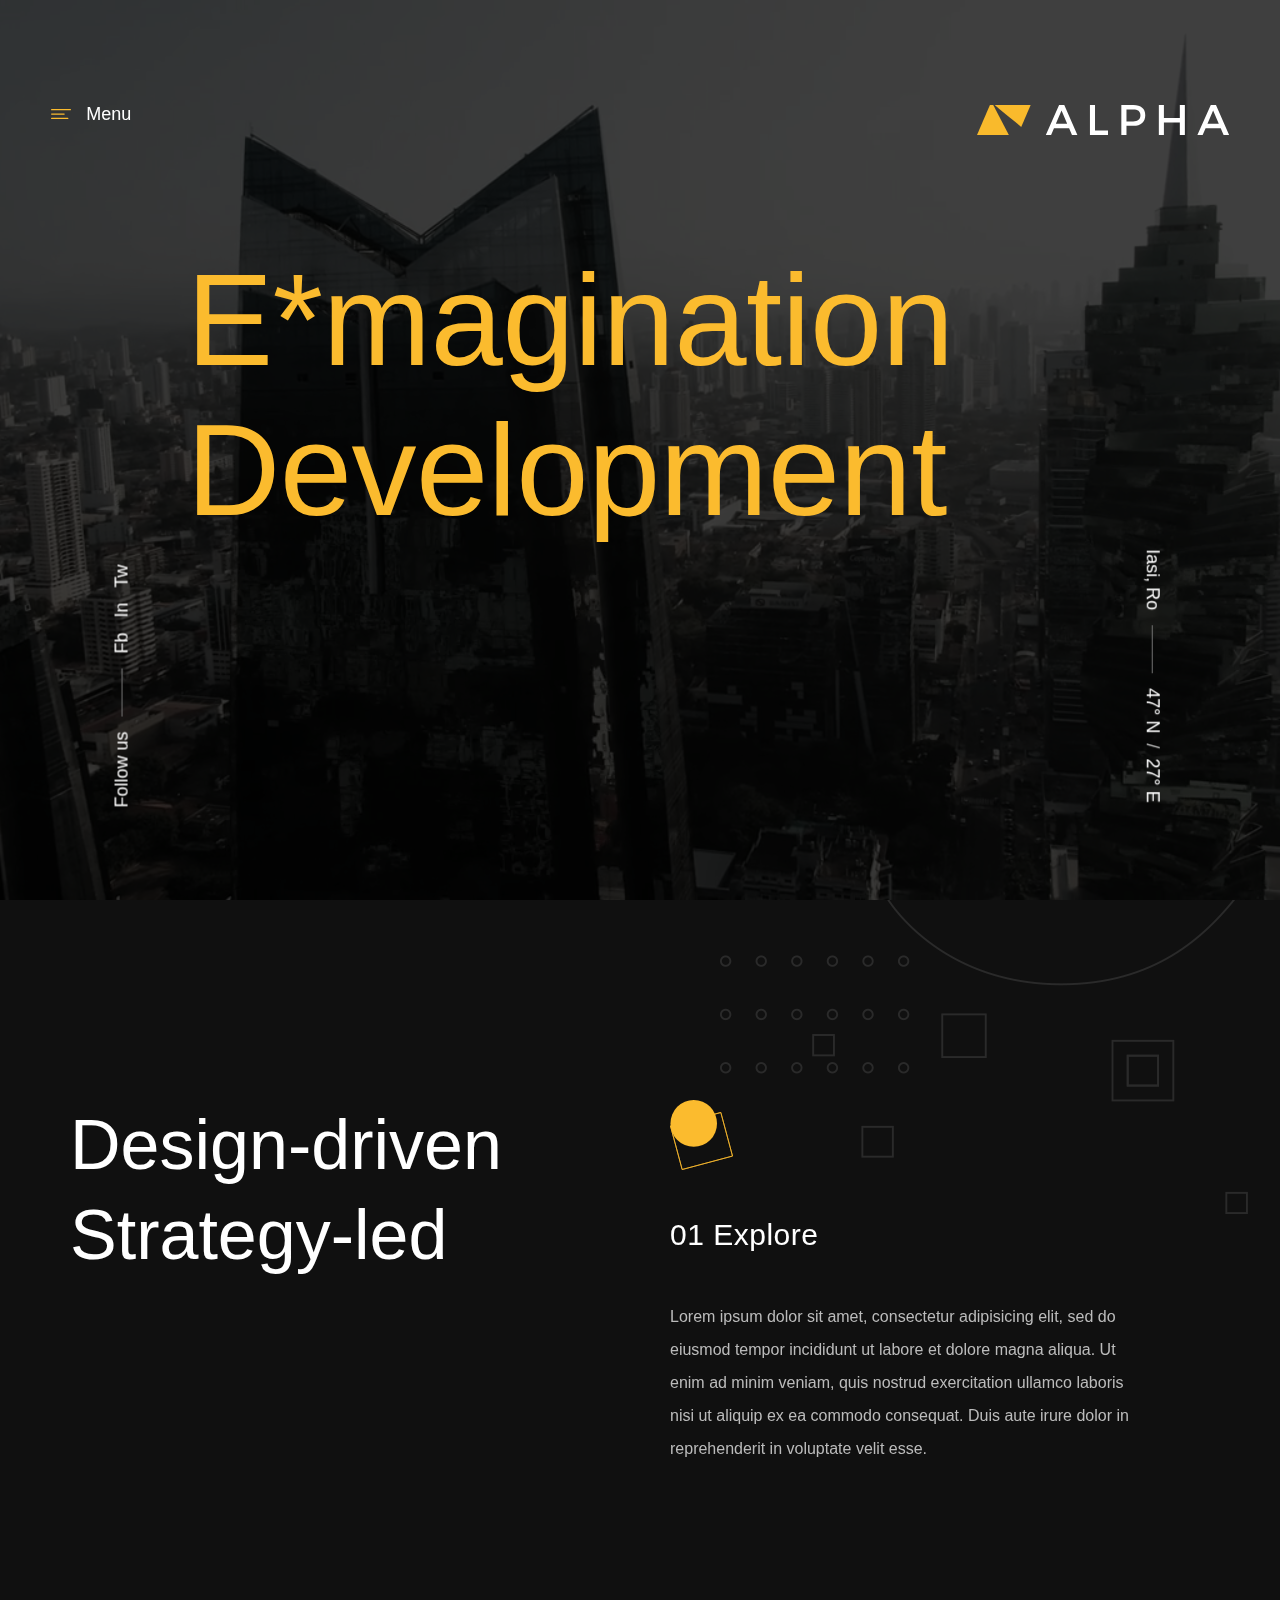
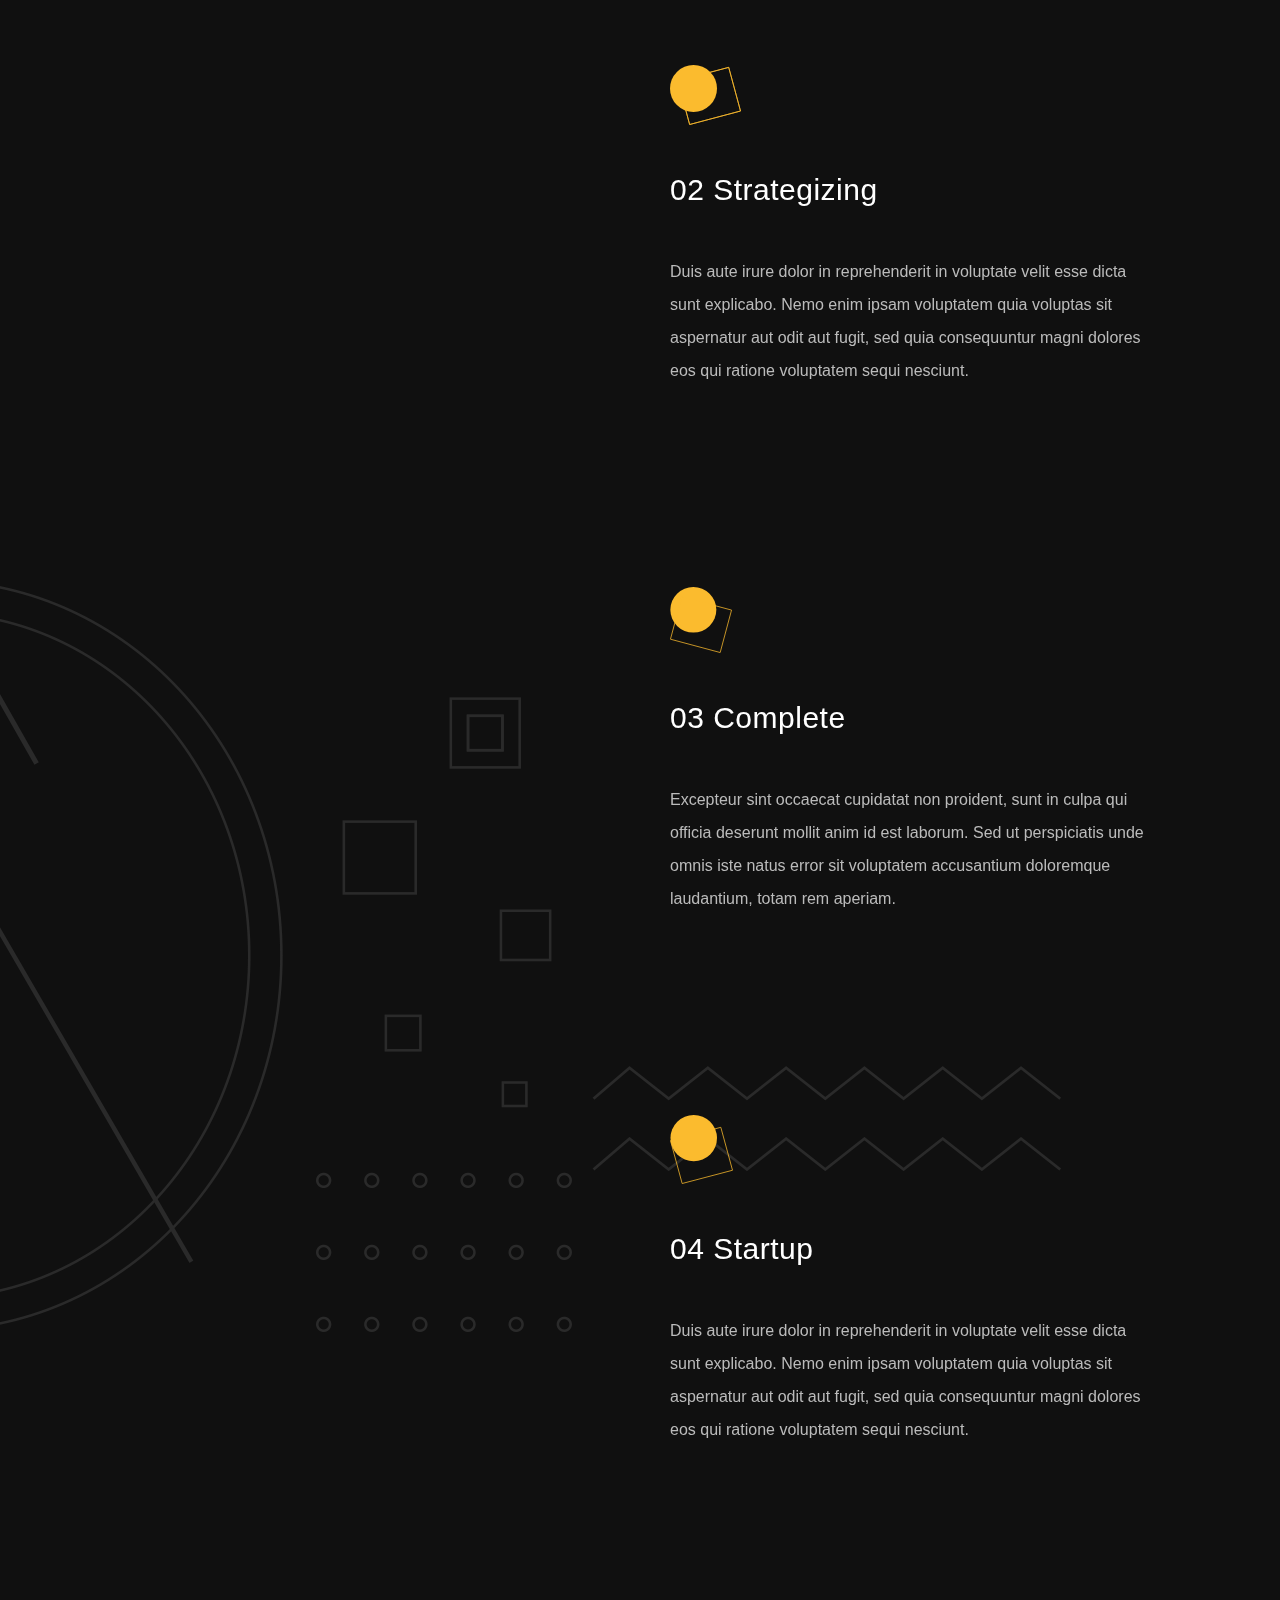
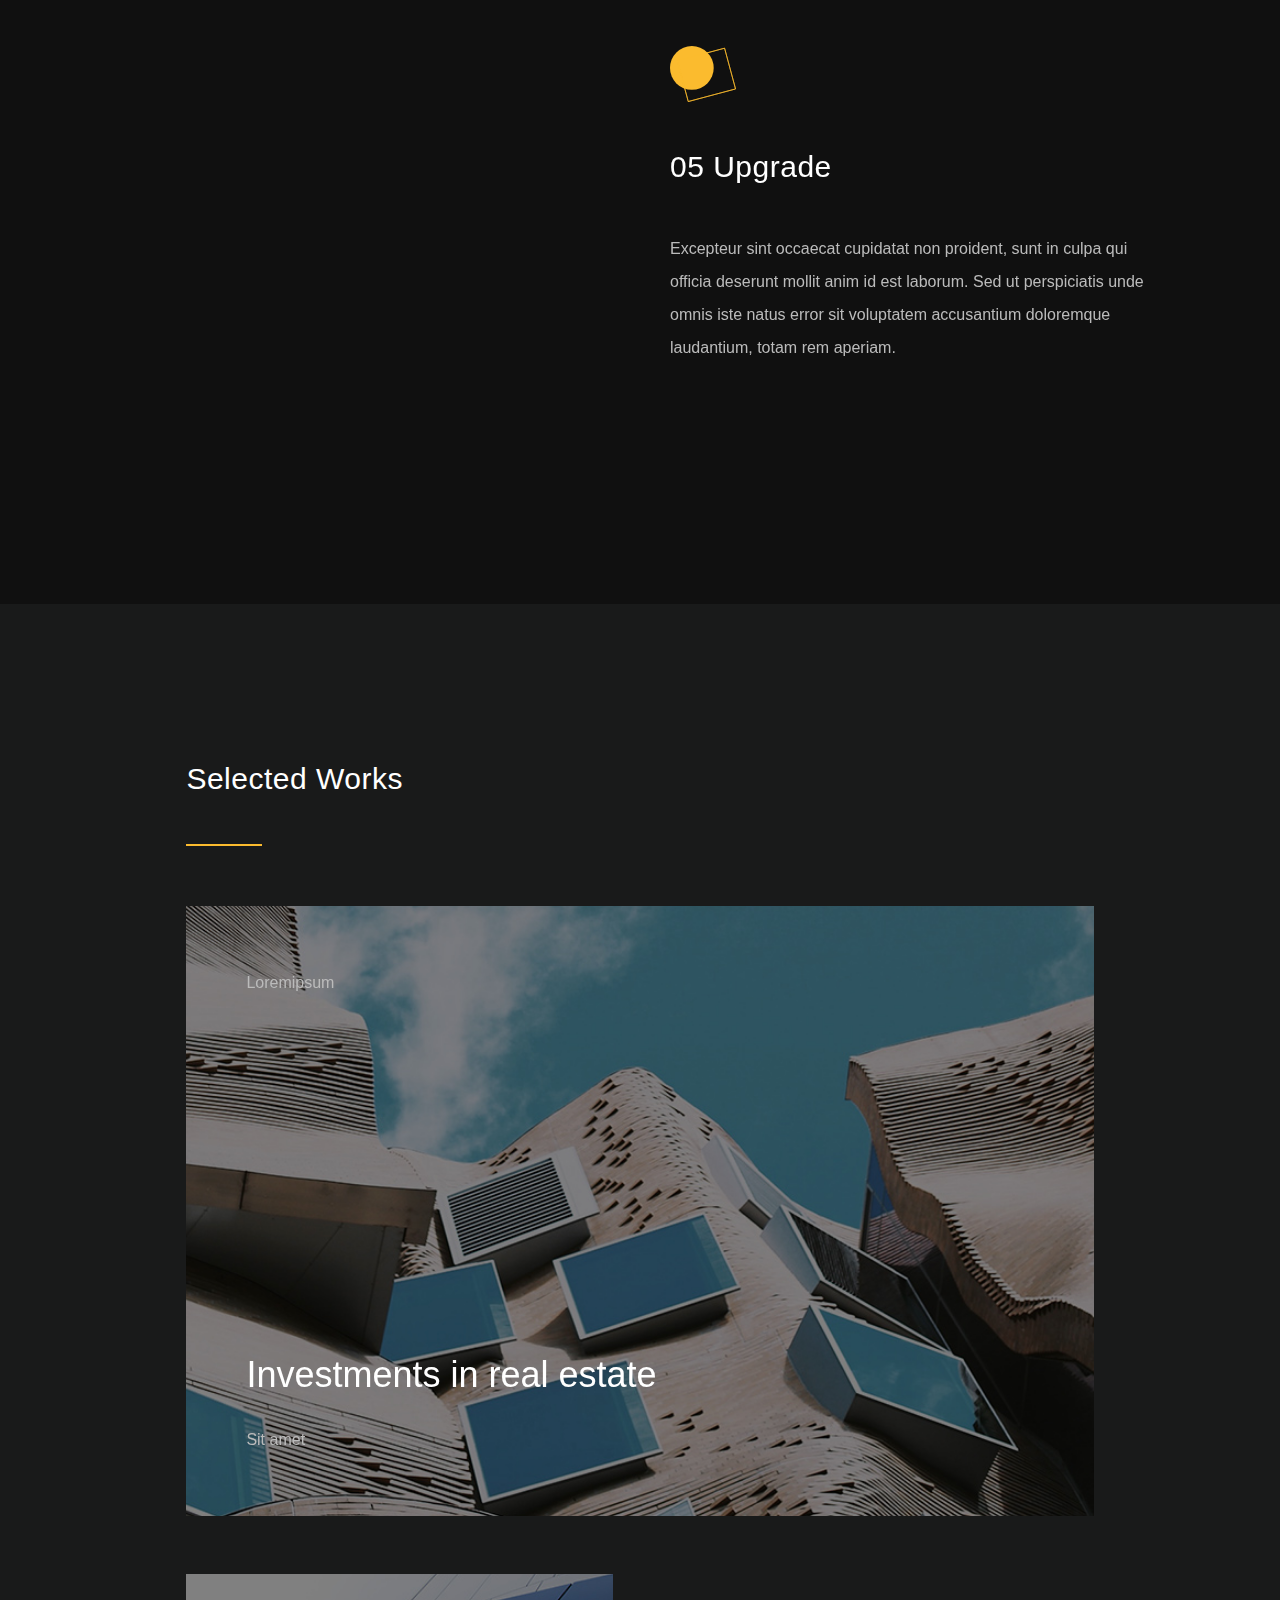
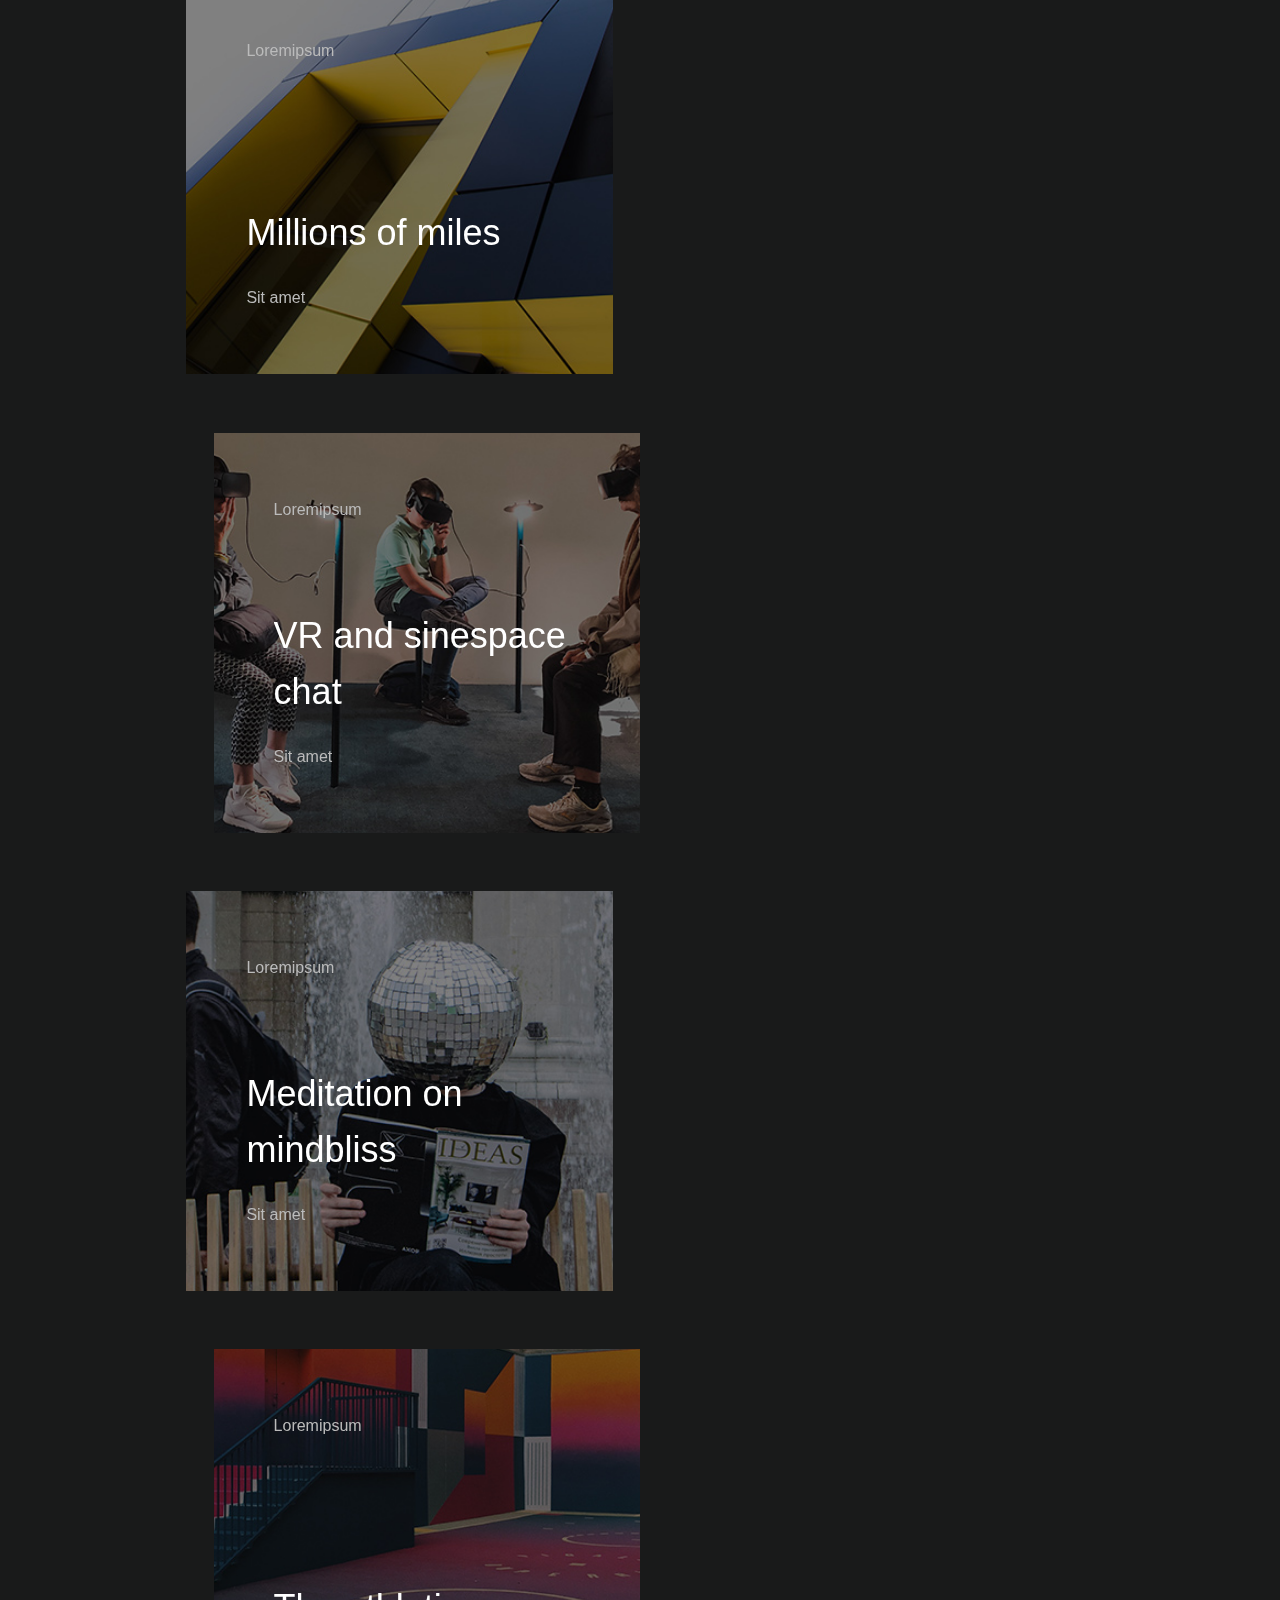
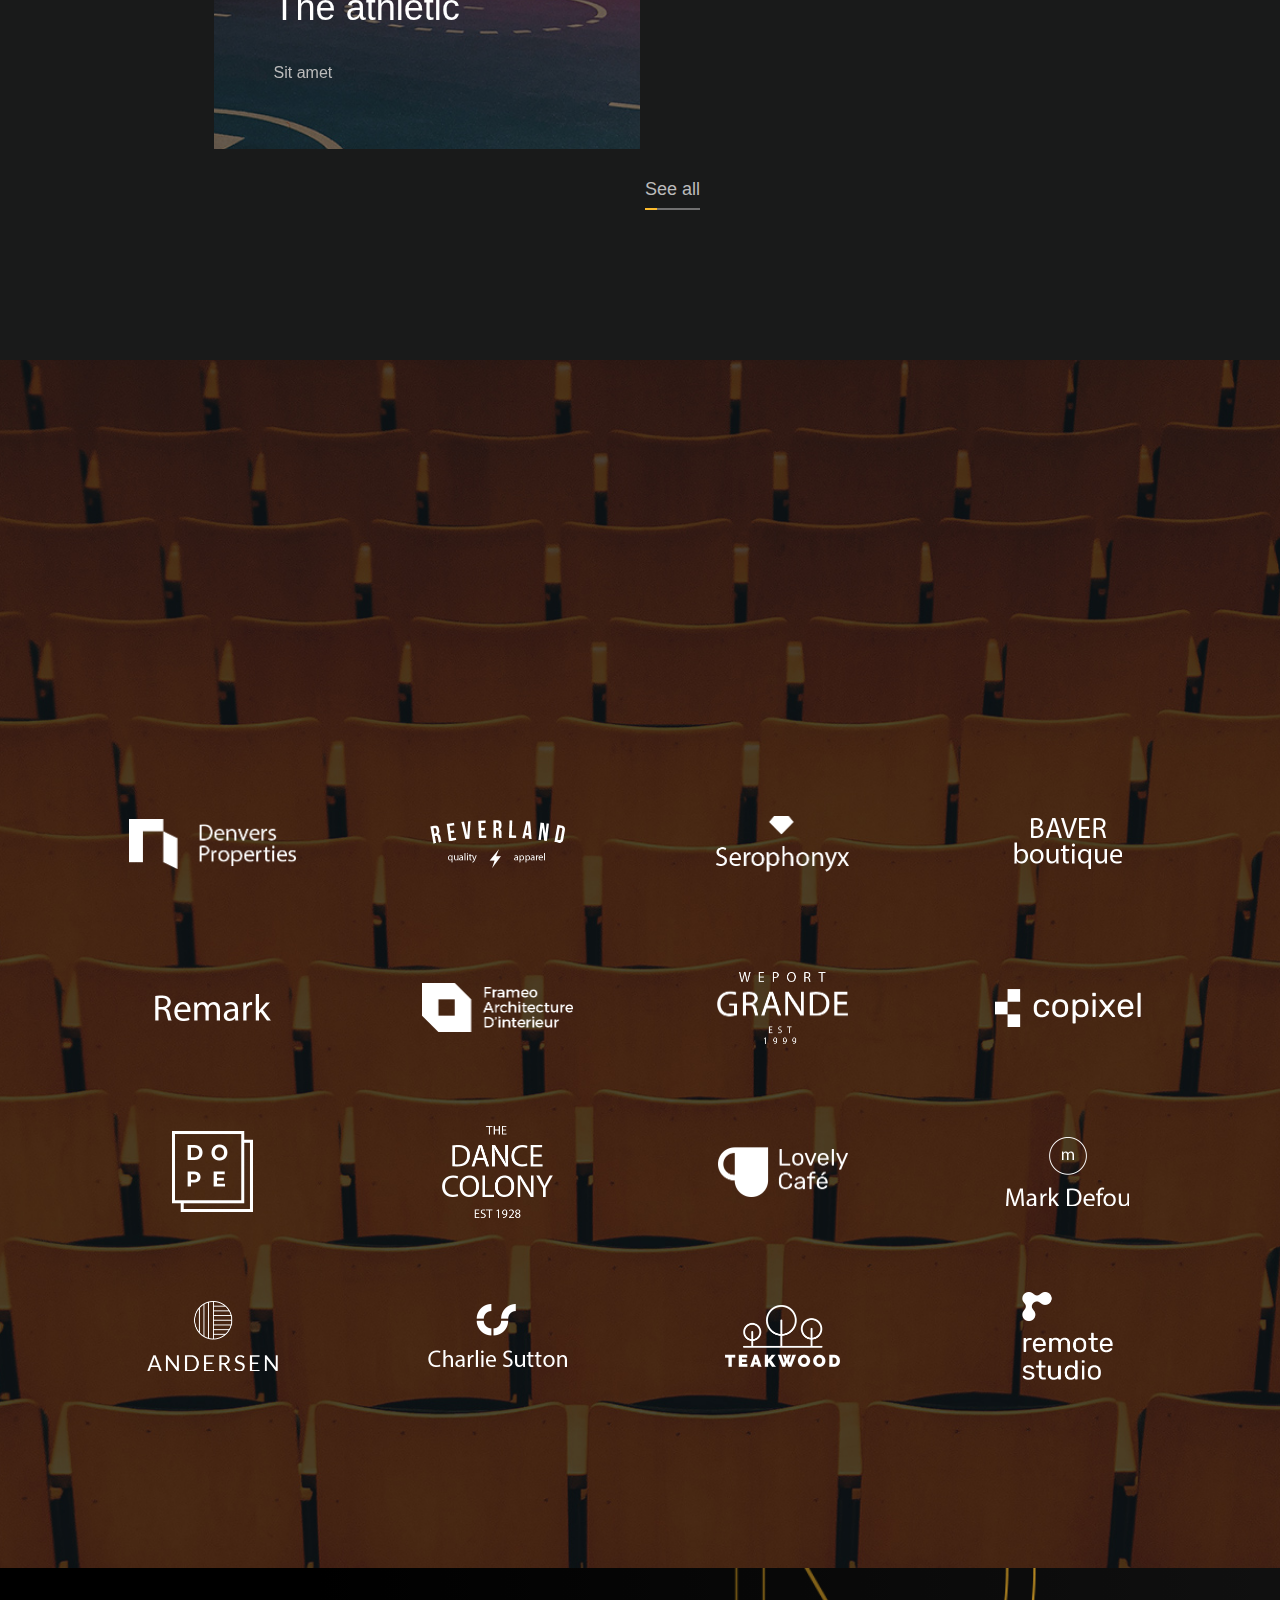
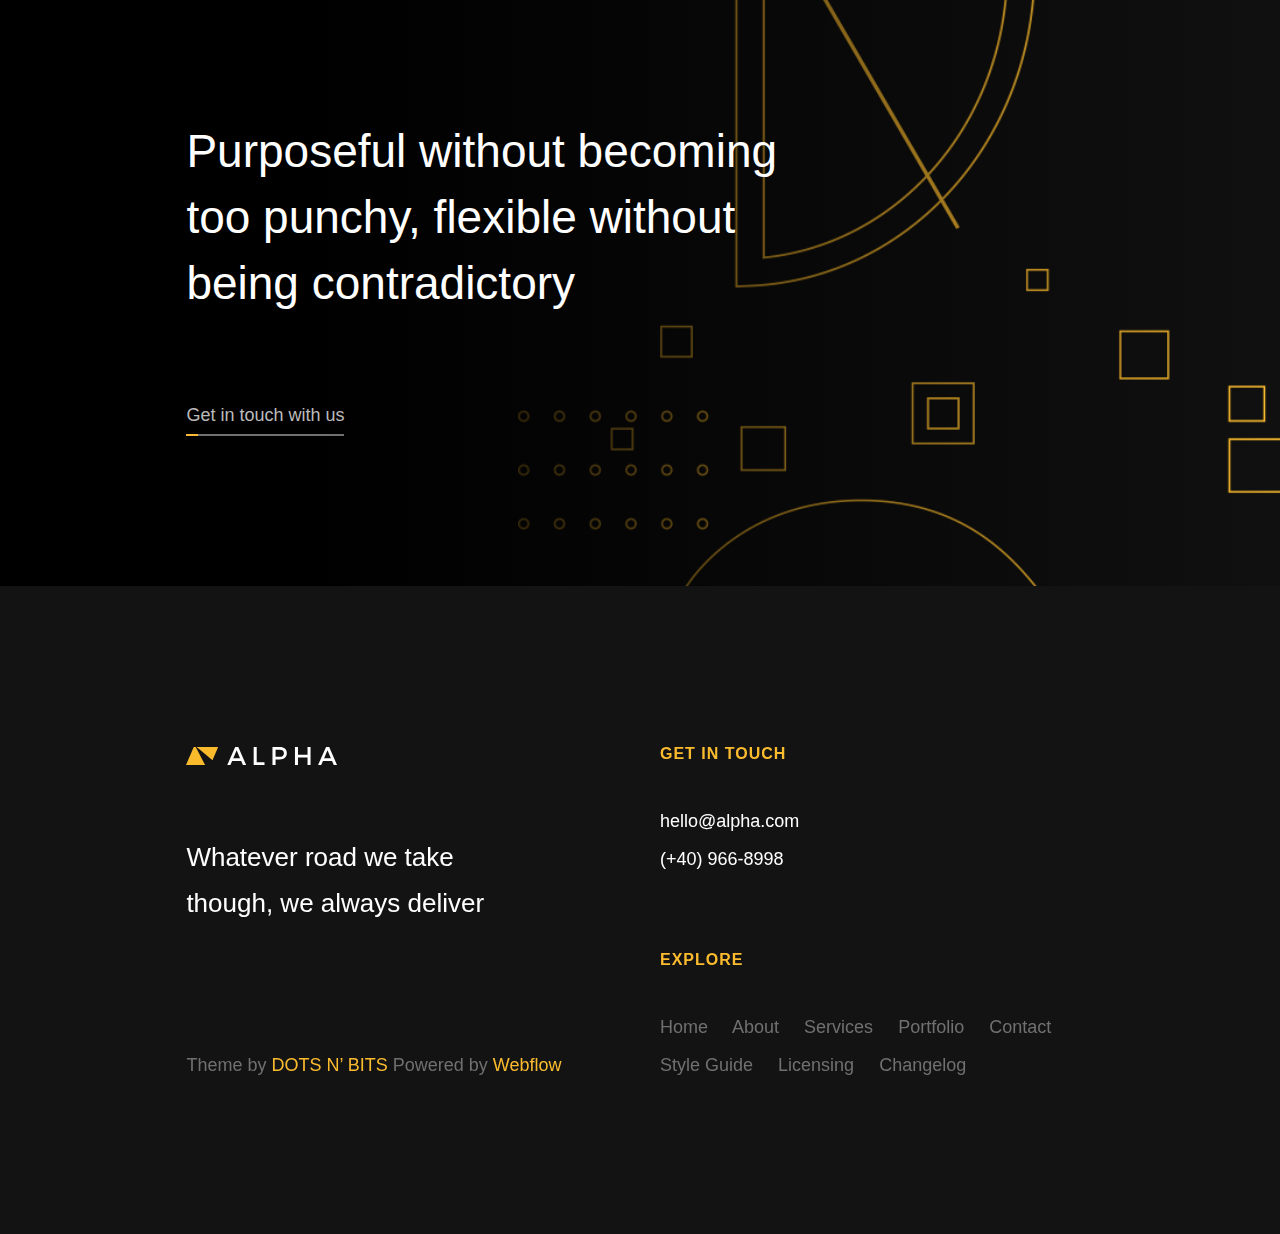
==== commit 098e8a01: "first update" ====
--- a/index.html
+++ b/index.html
@@ -117,7 +117,7 @@
   <div class="banner wf-section">
     <div class="container-banner">
       <div class="banner-content-half">
-        <h1 class="yellow">Strategy Design Technology</h1>
+        <h1 class="yellow">E*magination Development</h1>
         <div class="main-links">
           <a data-w-id="5b0004c1-514d-7f34-6967-53ee666ae4ee" style="opacity:0" href="about.html" class="link w-inline-block">
             <div>About</div>
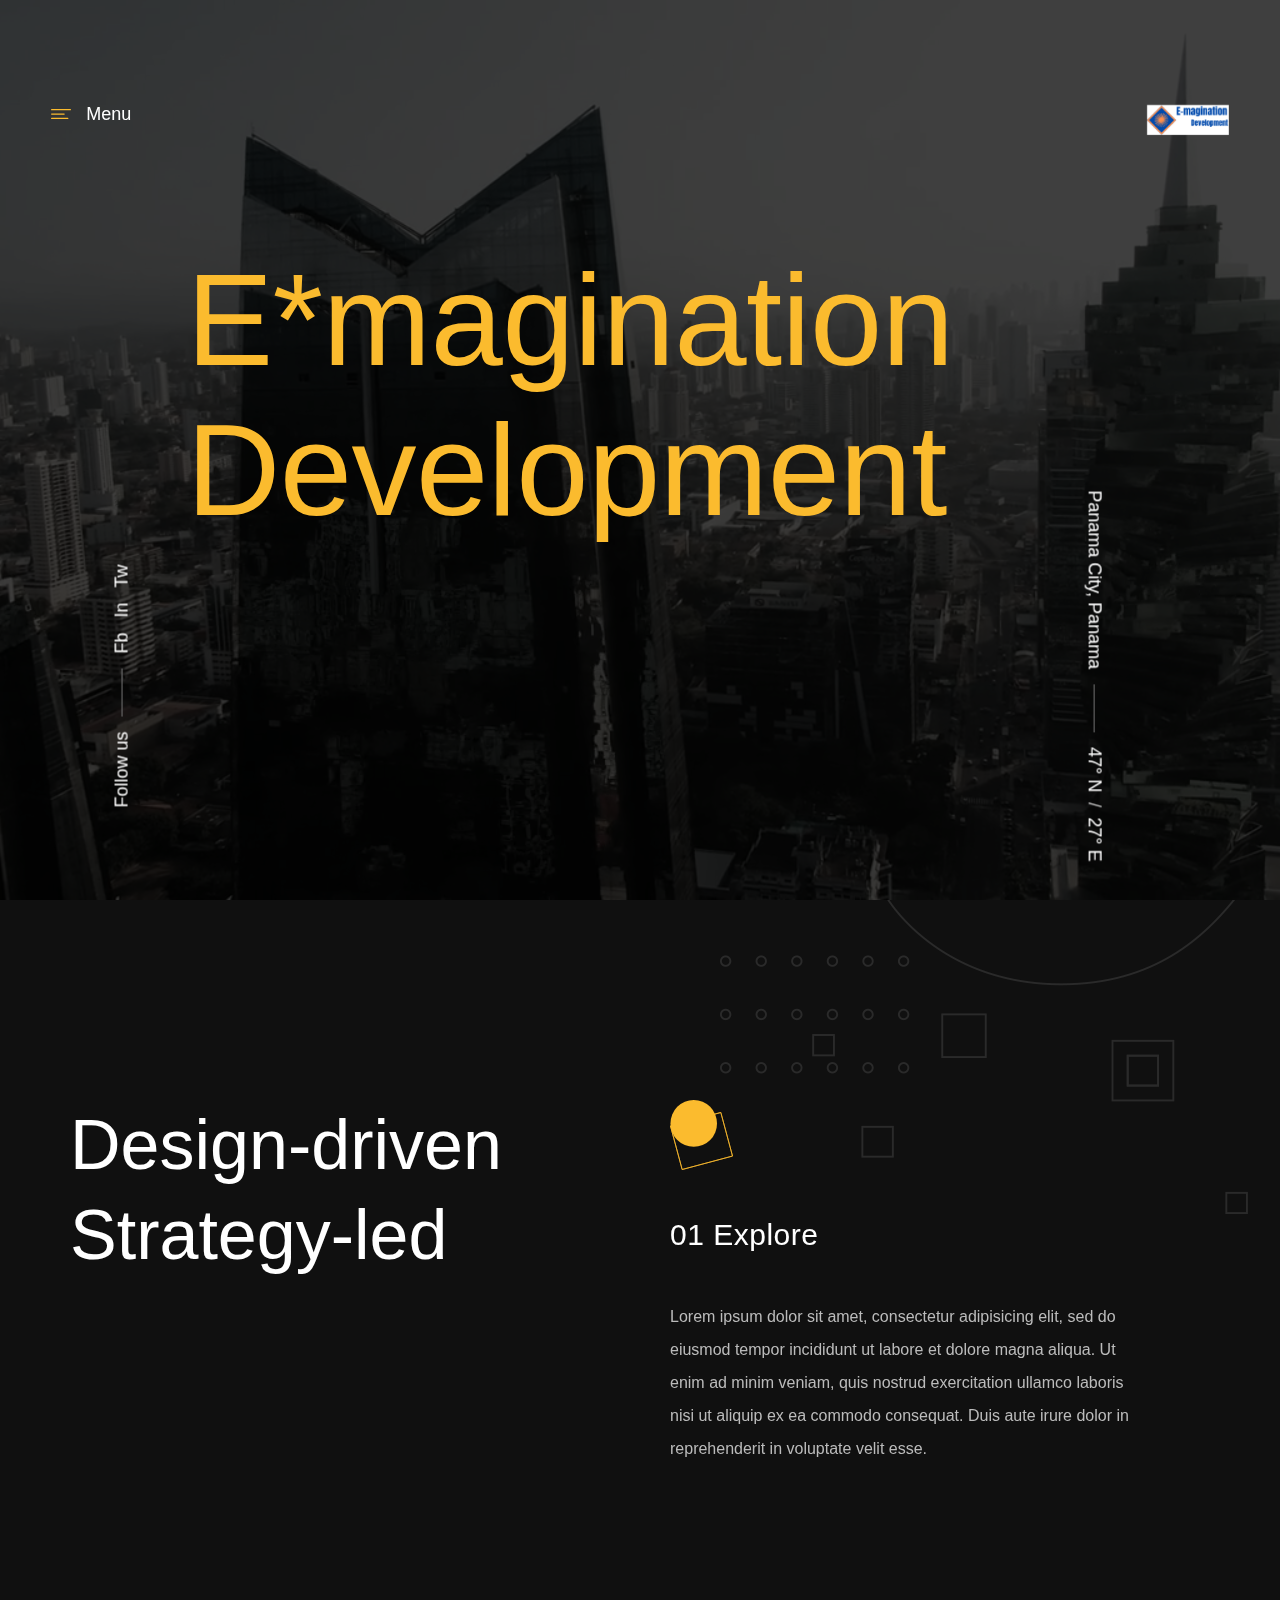
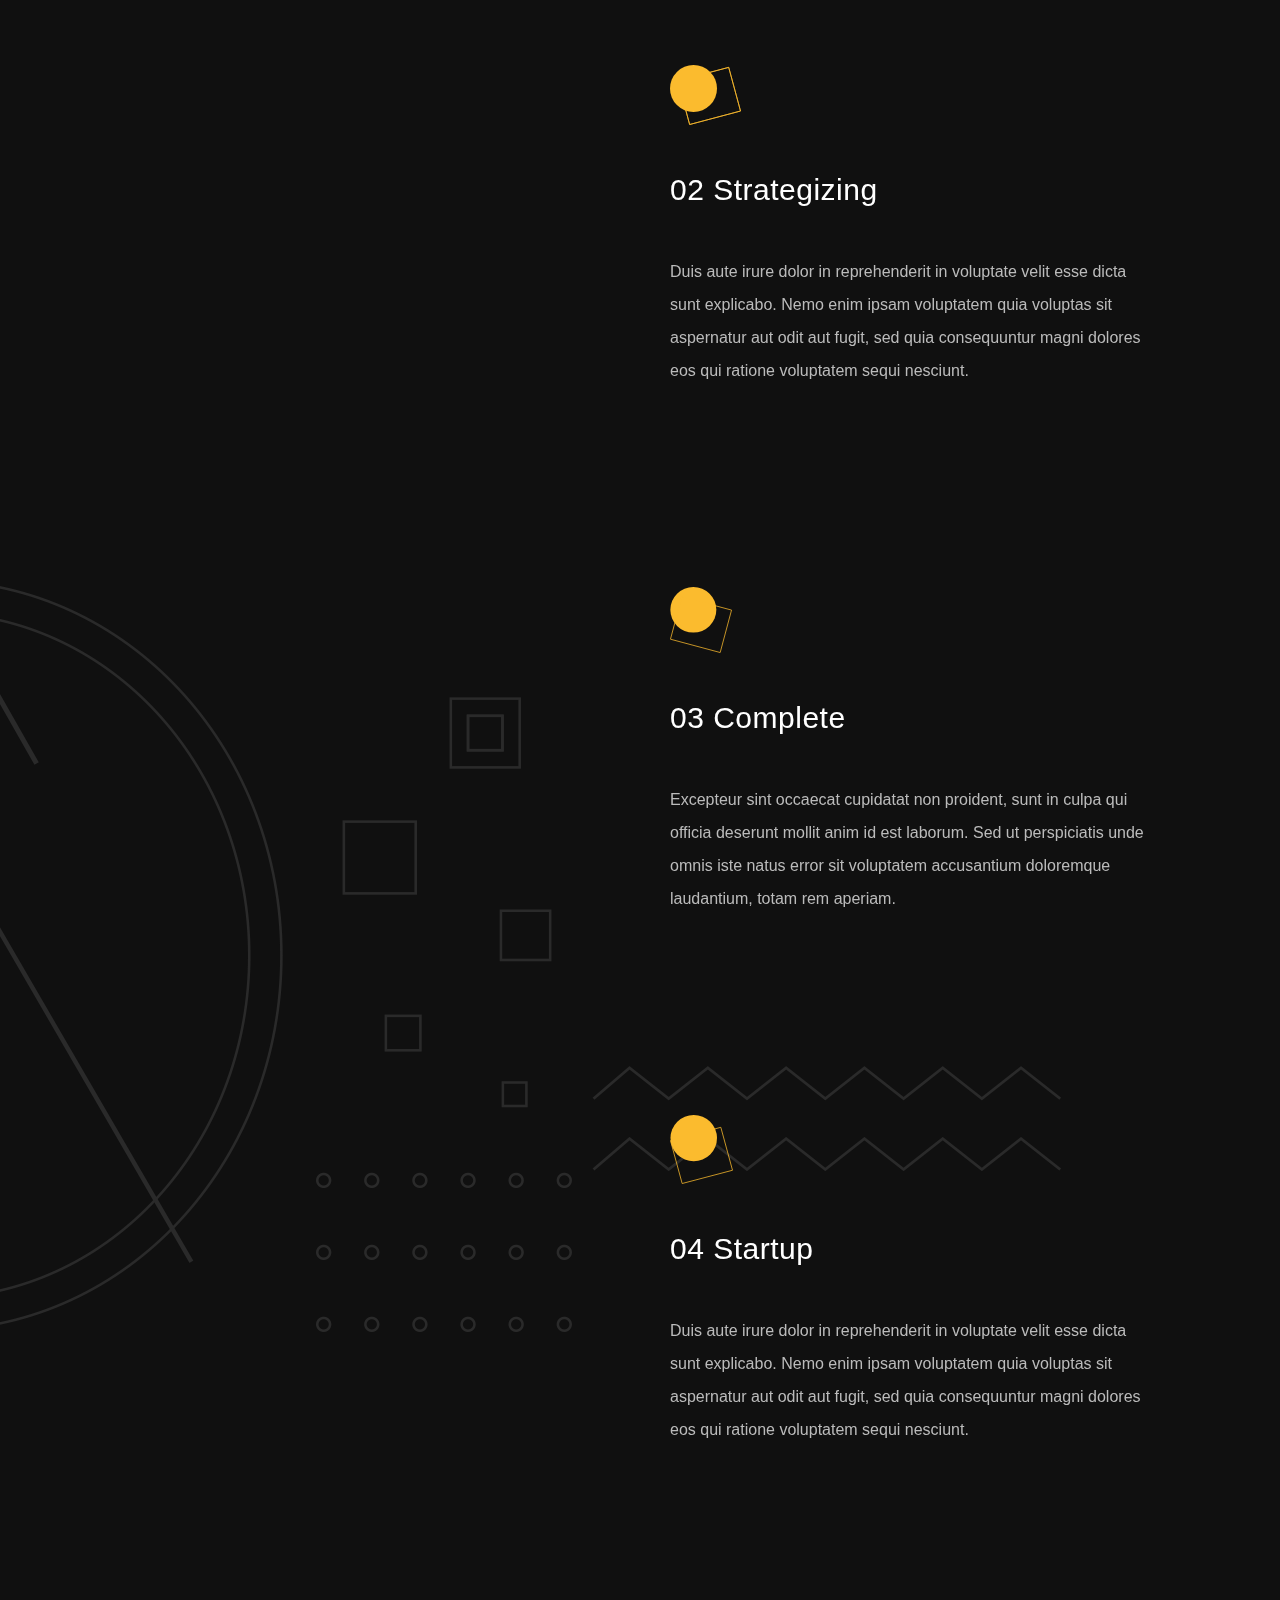
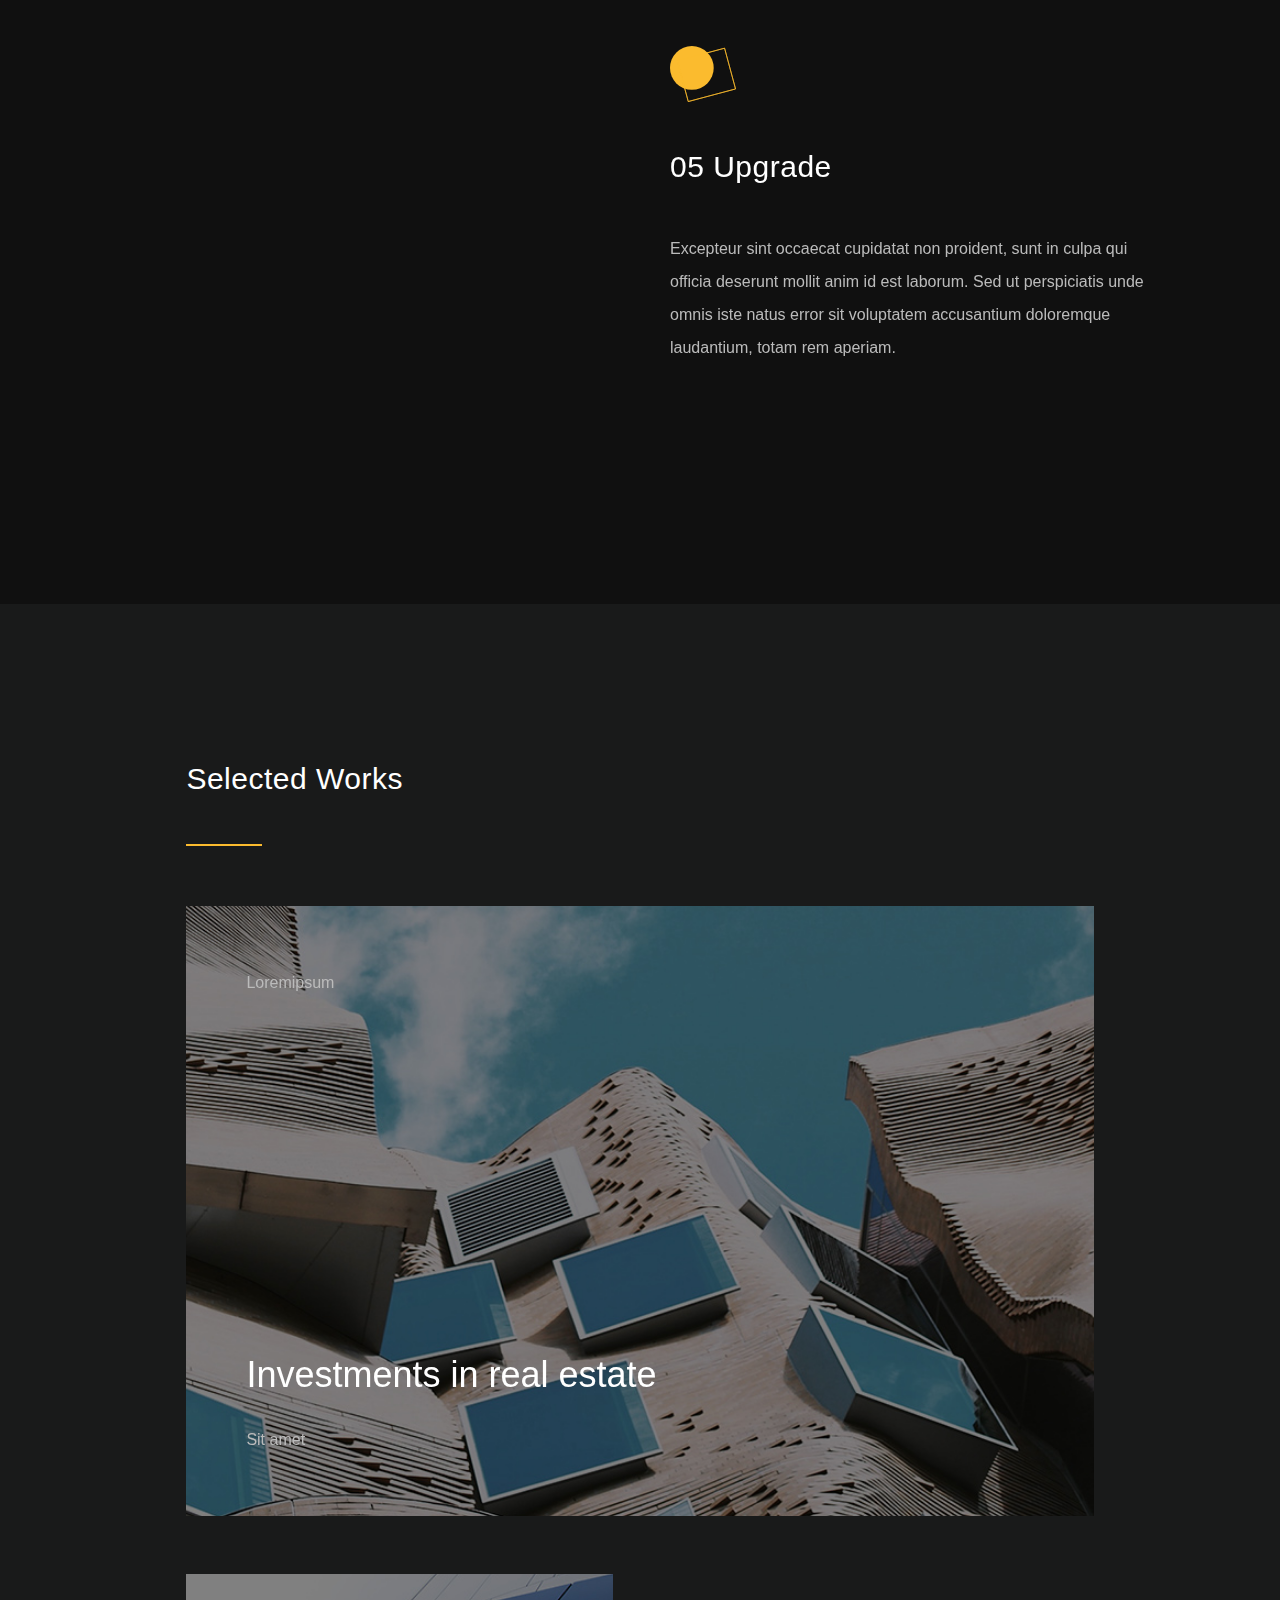
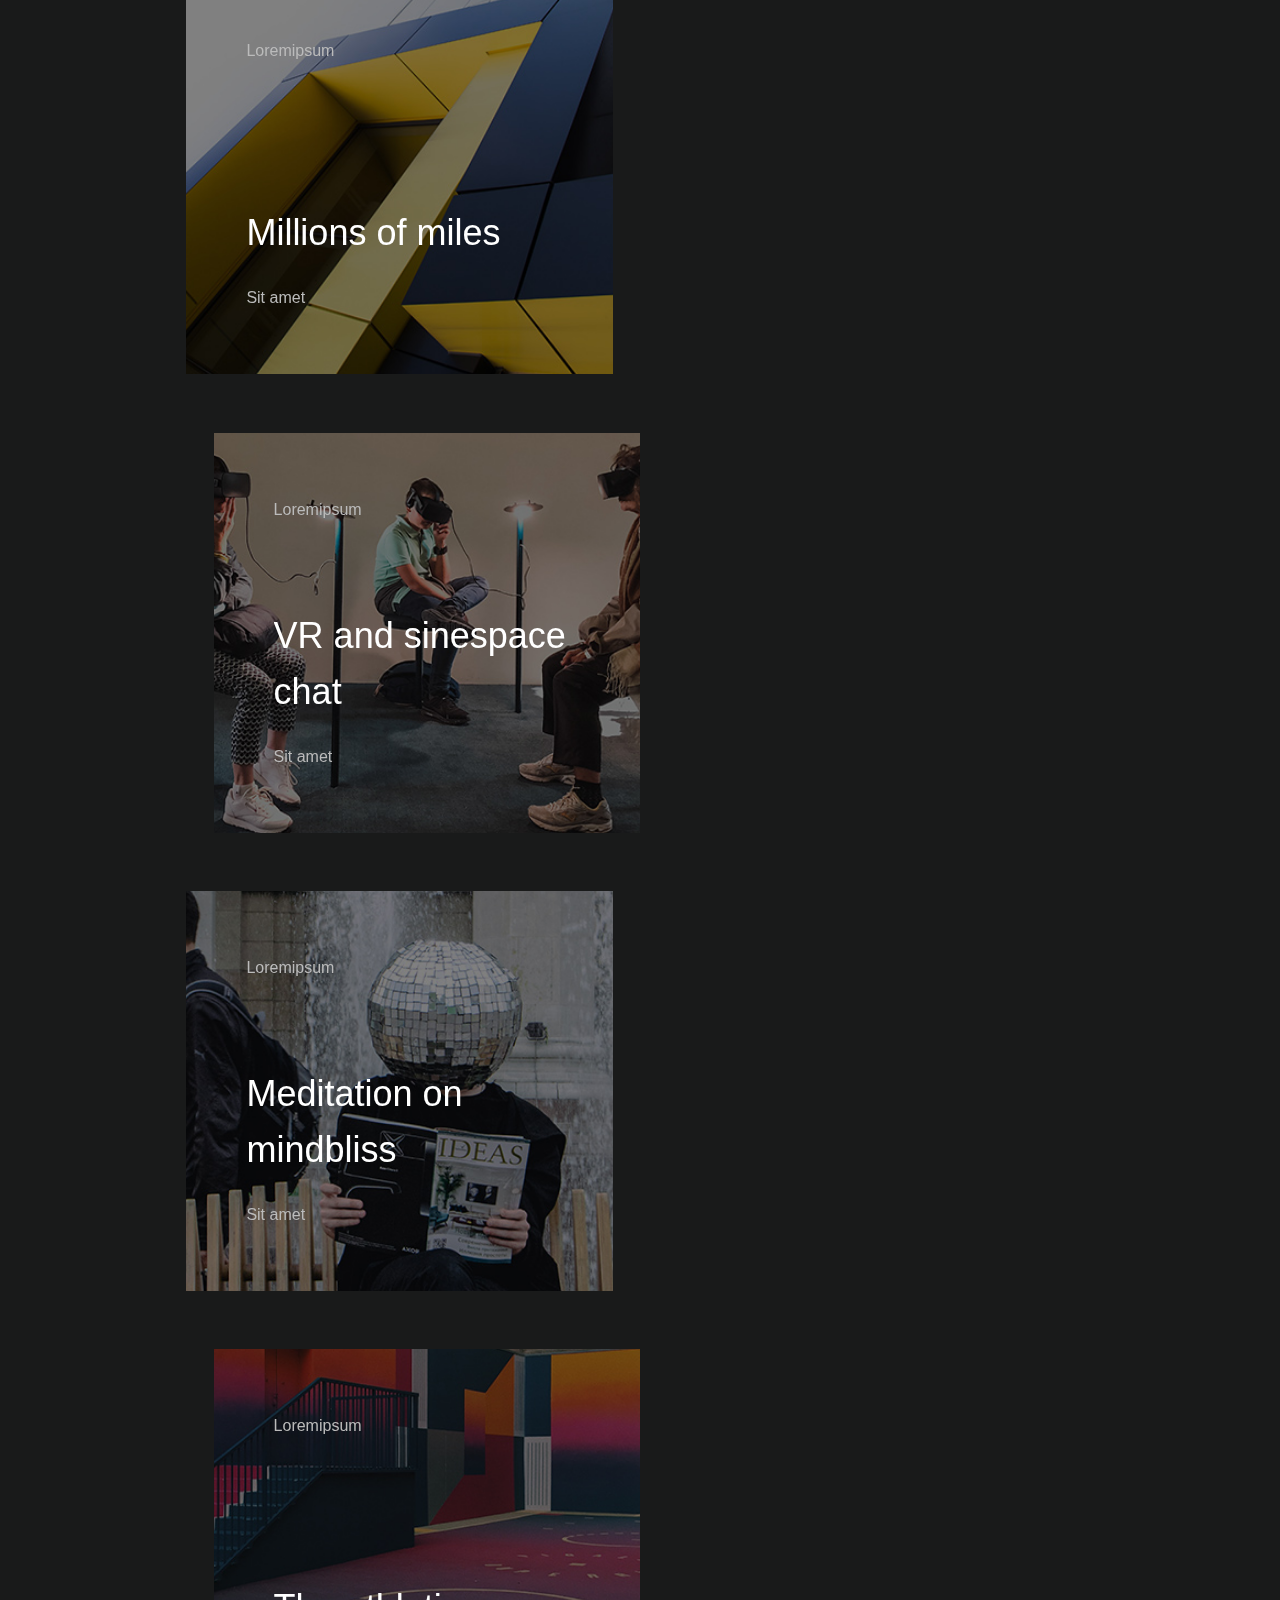
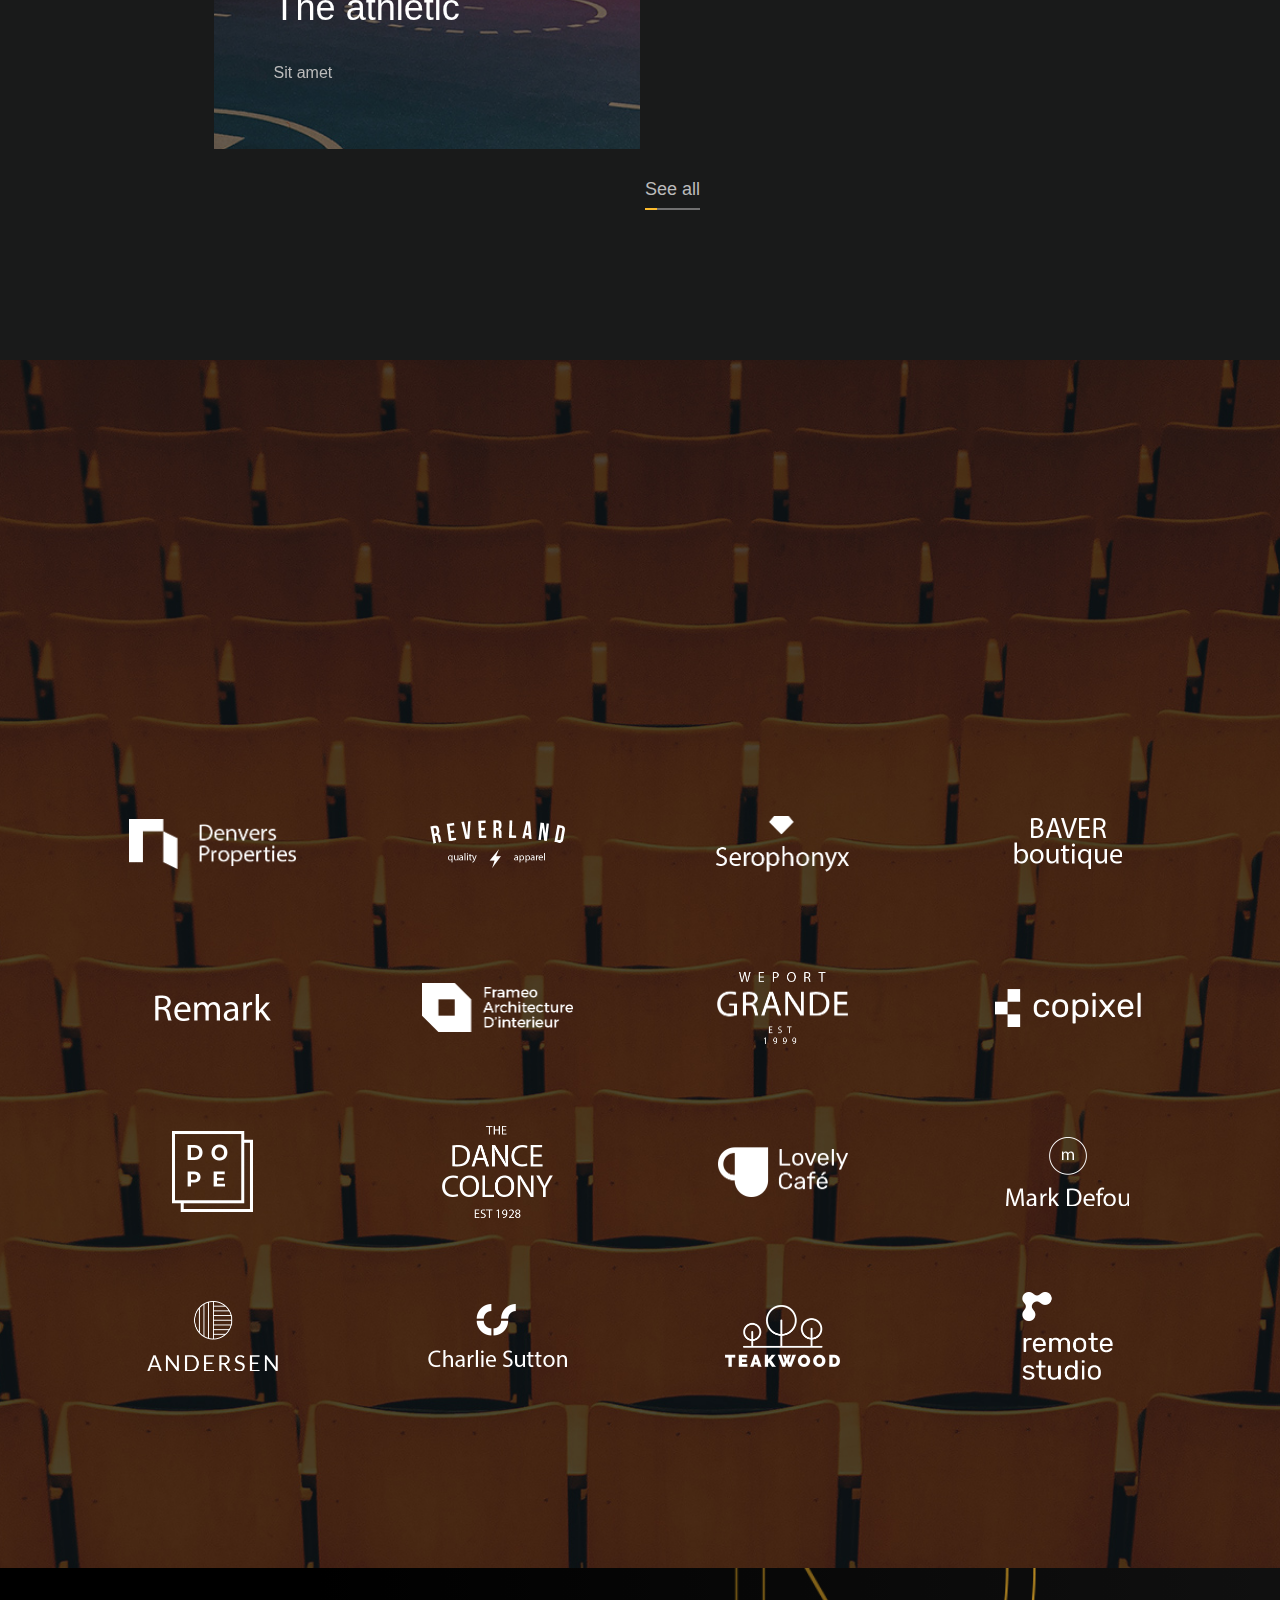
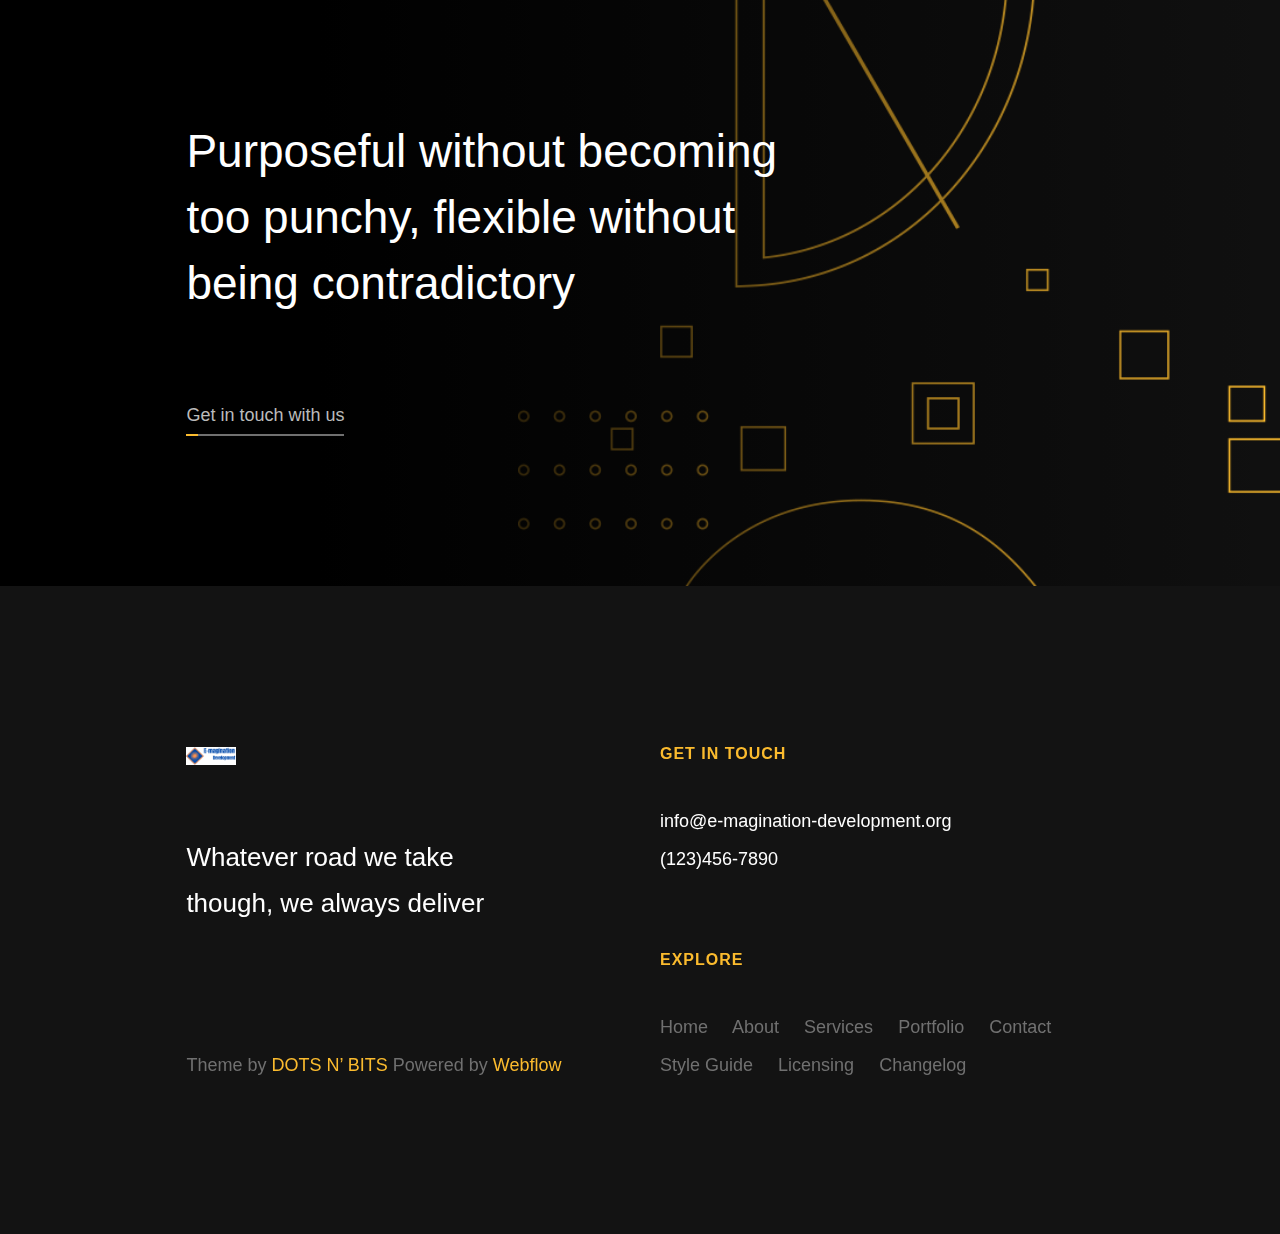
==== commit 8a896a9c: "first change" ====
--- a/index.html
+++ b/index.html
@@ -58,7 +58,7 @@
         <a data-w-id="4956c39b-9297-897e-4901-e1ee2597419b" href="#" class="menu w-inline-block"><img src="images/Menu-Icon.svg" width="20" alt="">
           <div class="menu-text">Menu</div>
         </a>
-        <a href="index.html" aria-current="page" class="alpha w-inline-block w--current"><img src="images/alpha-logo.svg" height="30" alt="" class="logo"></a>
+        <a href="index.html" aria-current="page" class="alpha w-inline-block w--current"><img src="images/E-magination.png" height="30" alt="" class="logo"></a>
         <div class="info-left">
           <div>Follow us</div>
           <div class="middle-line"></div>
@@ -78,7 +78,7 @@
         <a data-w-id="4956c39b-9297-897e-4901-e1ee2597419b" href="#" class="menu w-inline-block"><img src="images/Menu-Icon.svg" width="20" alt="">
           <div class="menu-text">Menu</div>
         </a>
-        <a href="index.html" aria-current="page" class="alpha w-inline-block w--current"><img src="images/alpha-logo.svg" height="30" alt="" class="logo"></a>
+        <a href="index.html" aria-current="page" class="alpha w-inline-block w--current"><img src="images/E-magination.png" height="30" alt="" class="logo"></a>
         <div class="info-left">
           <div>Follow us</div>
           <div class="middle-line"></div>
@@ -87,9 +87,9 @@
           <a href="https://twitter.com/" target="_blank" class="vertical-link">Tw</a>
         </div>
         <div class="info-right">
-          <div>Iasi, Ro</div>
+          <div>Panama City, Panama</div>
           <div class="middle-line"></div>
-          <div class="coordinates">47° N  <span class="coordinates-text-span">/</span>  27° E</div>
+          <div class="coordinates">47°   <span class="coordinates-text-span">/</span>  27° E</div>
         </div>
       </div>
     </div>
@@ -99,7 +99,7 @@
       <a data-w-id="4956c39b-9297-897e-4901-e1ee2597419b" href="#" class="menu w-inline-block"><img src="images/Menu-Icon.svg" width="20" alt="">
         <div class="menu-text">Menu</div>
       </a>
-      <a href="index.html" aria-current="page" class="alpha w-inline-block w--current"><img src="images/alpha-logo.svg" height="30" alt="" class="logo"></a>
+      <a href="index.html" aria-current="page" class="alpha w-inline-block w--current"><img src="images/E-magination.png" height="30" alt="" class="logo"></a>
       <div class="info-left">
         <div>Follow us</div>
         <div class="middle-line"></div>
@@ -108,7 +108,7 @@
         <a href="https://twitter.com/" target="_blank" class="vertical-link">Tw</a>
       </div>
       <div class="info-right">
-        <div>Iasi, Ro</div>
+        <div>Panama City, Panama</div>
         <div class="middle-line"></div>
         <div class="coordinates">47° N  <span class="coordinates-text-span">/</span>  27° E</div>
       </div>
@@ -352,19 +352,19 @@
     <div class="container-footer">
       <div class="content-left-right">
         <div data-w-id="24f6793a-b21c-33f7-a18f-14e8f200aedf" class="content-half">
-          <a href="index.html" aria-current="page" class="footer-logo w-inline-block w--current"><img src="images/alpha-logo.svg" height="18" alt=""></a>
+          <a href="index.html" aria-current="page" class="footer-logo w-inline-block w--current"><img src="images/E-magination.png" height="18" alt=""></a>
           <h6 class="headline-8">Whatever road we take though, we always deliver</h6>
           <div>Theme by <a href="http://dotsnbits.com/" target="_blank" class="yellow-footer-link">DOTS N’ BITS</a> Powered by <a href="https://webflow.com/" target="_blank" class="yellow-footer-link">Webflow</a>
           </div>
         </div>
         <div data-w-id="24f6793a-b21c-33f7-a18f-14e8f200aeeb" class="content-half c-footer">
           <div class="top">
-            <div class="footer-title">get in touch</div>
+            <div class="footer-title">Get In Touch</div>
             <div>
-              <a href="mailto:hello@alpha.com?subject=You&#x27;ve%20got%20mail!">hello@alpha.com</a>
+              <a href="mailto:info@e-magination-development.org?subject=You&#x27;ve%20got%20mail!">info@e-magination-development.org</a>
             </div>
             <div>
-              <a href="tel:+409668998">(+40) 966-8998</a>
+              <a href="tel+1234567890">(123)456-7890</a>
             </div>
           </div>
           <div class="bottom">
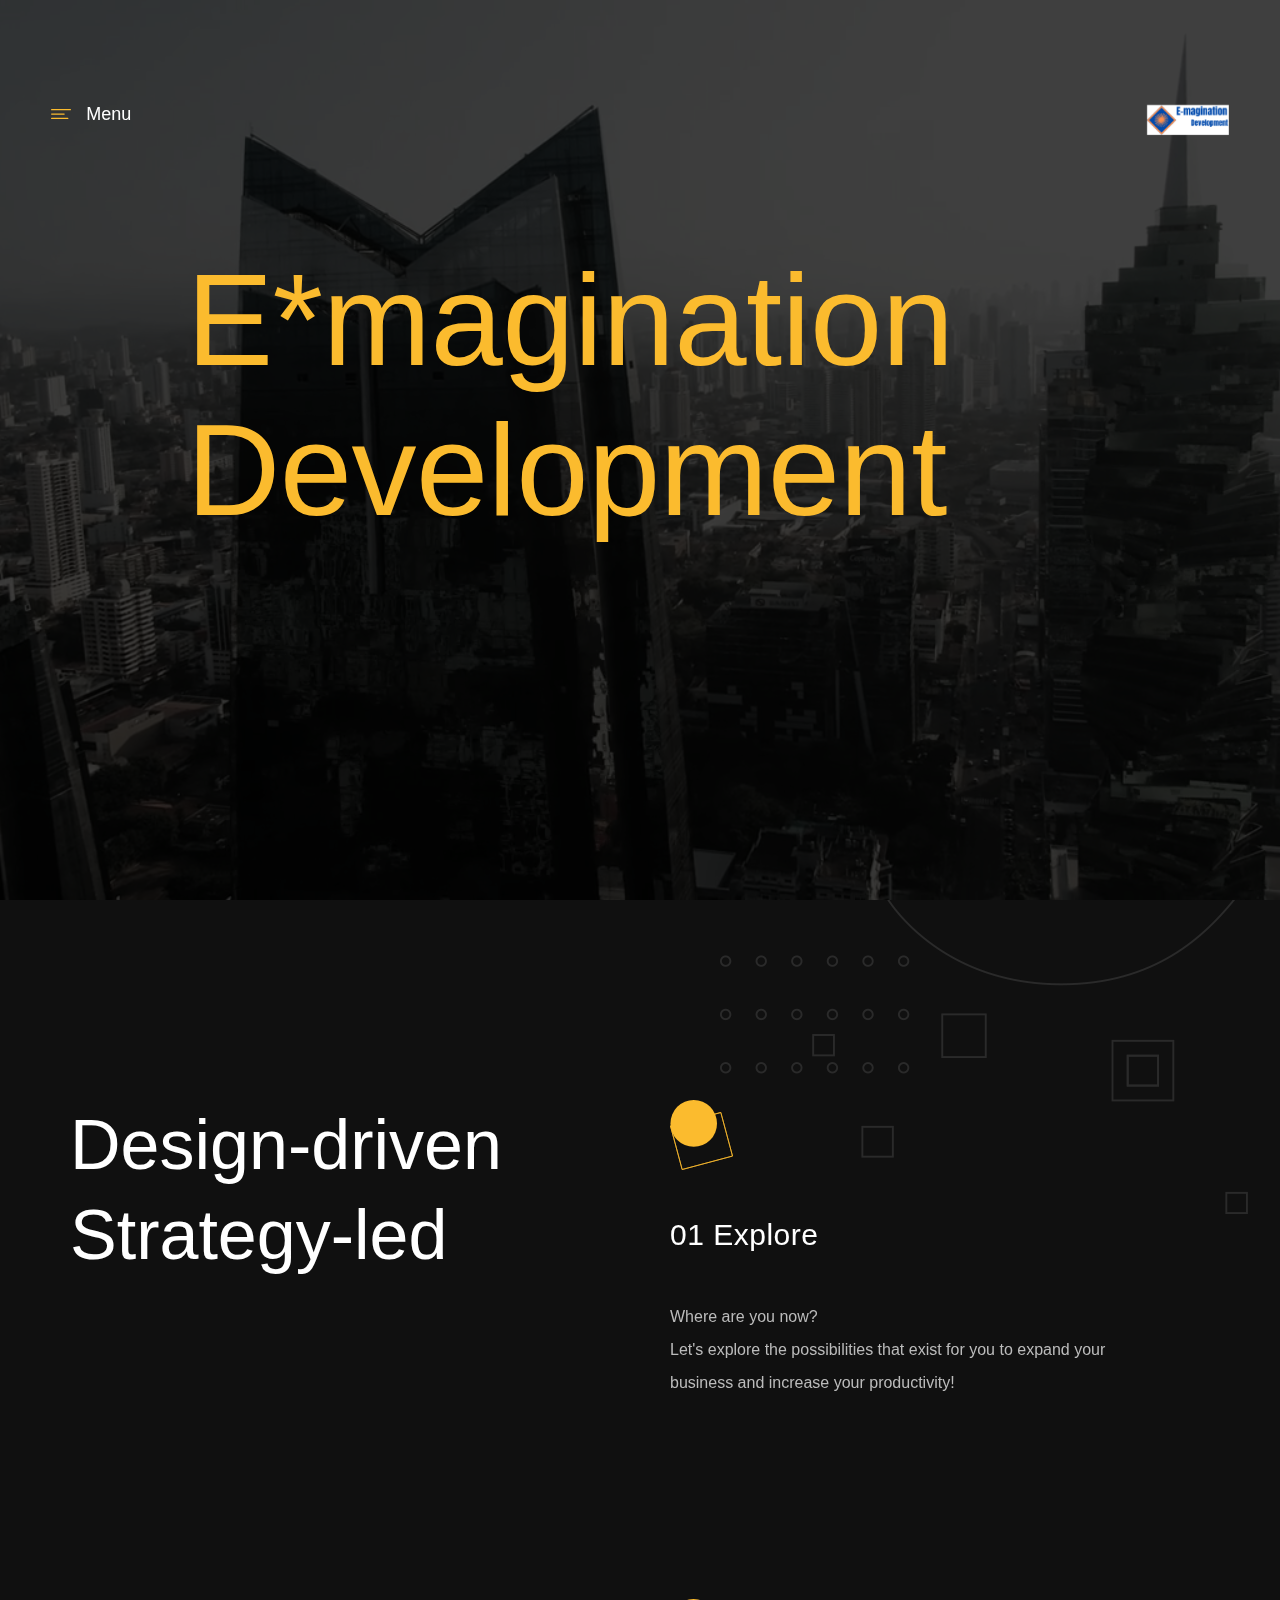
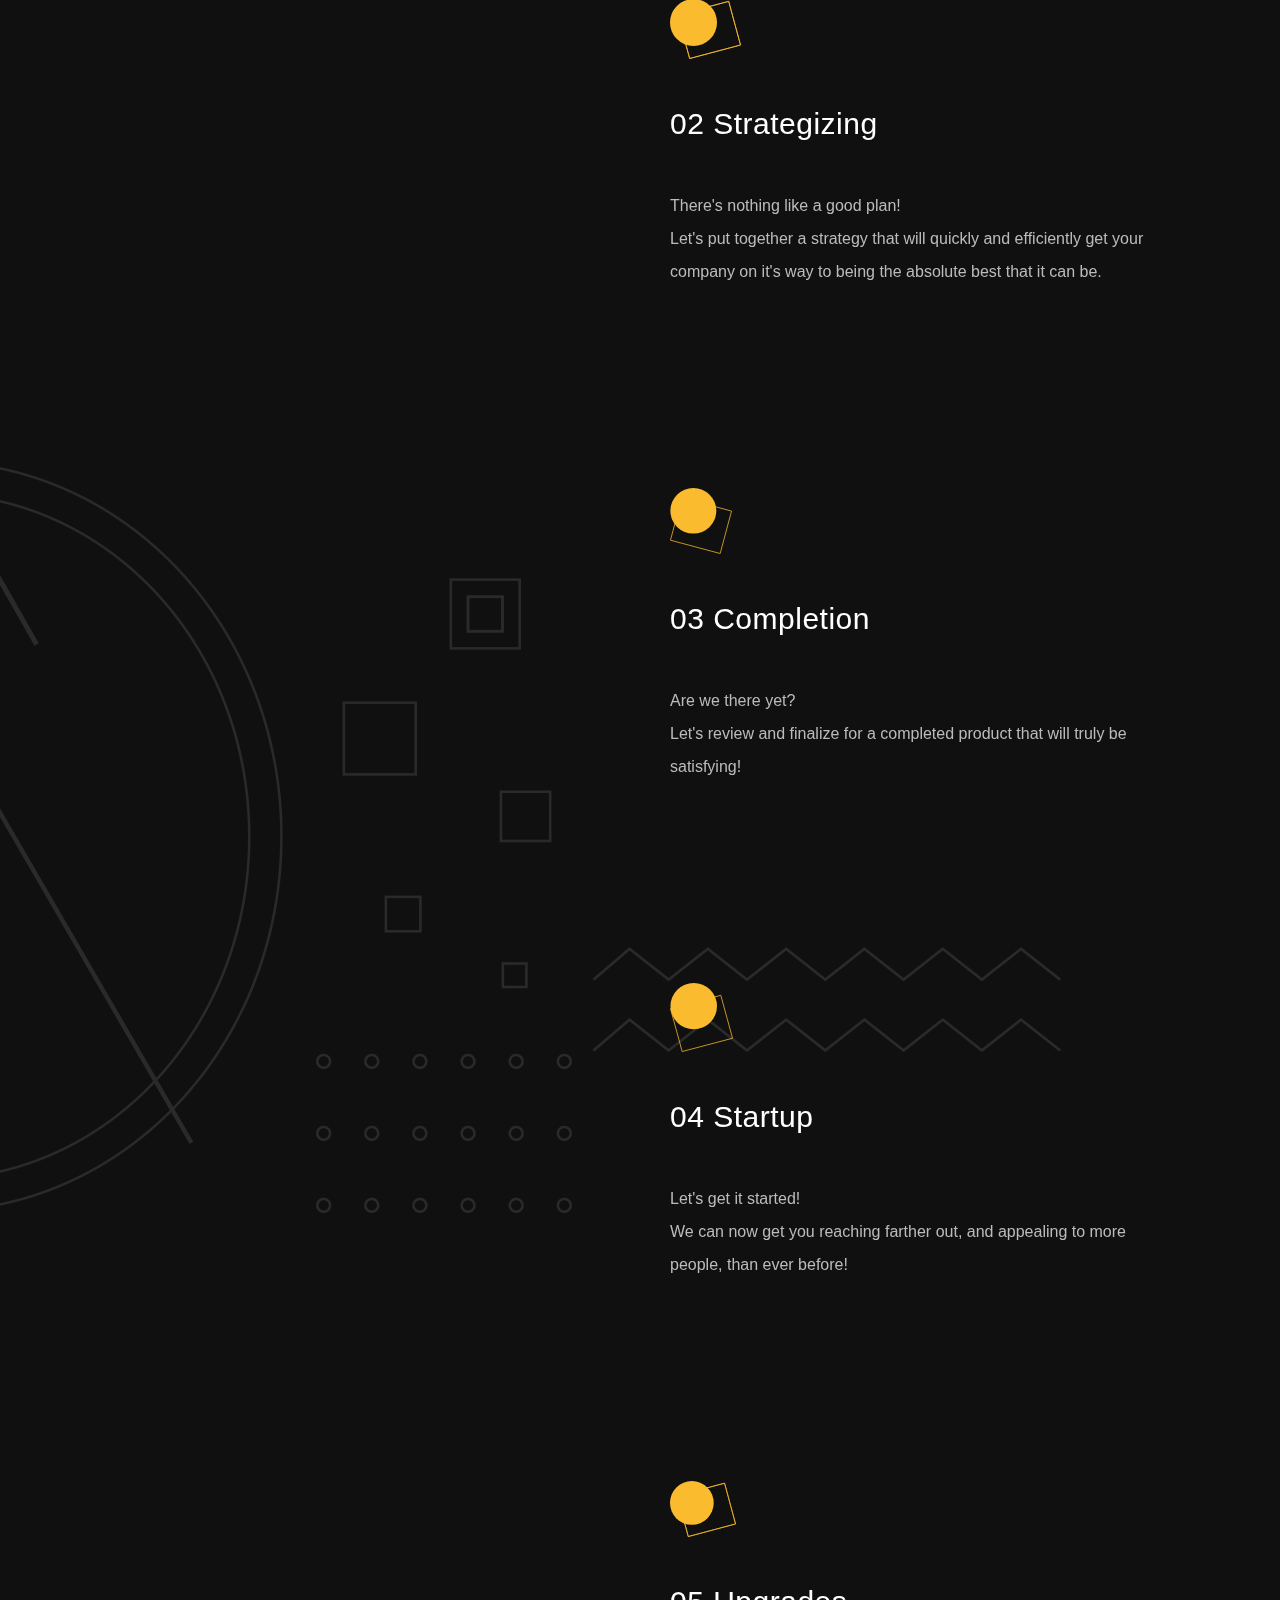
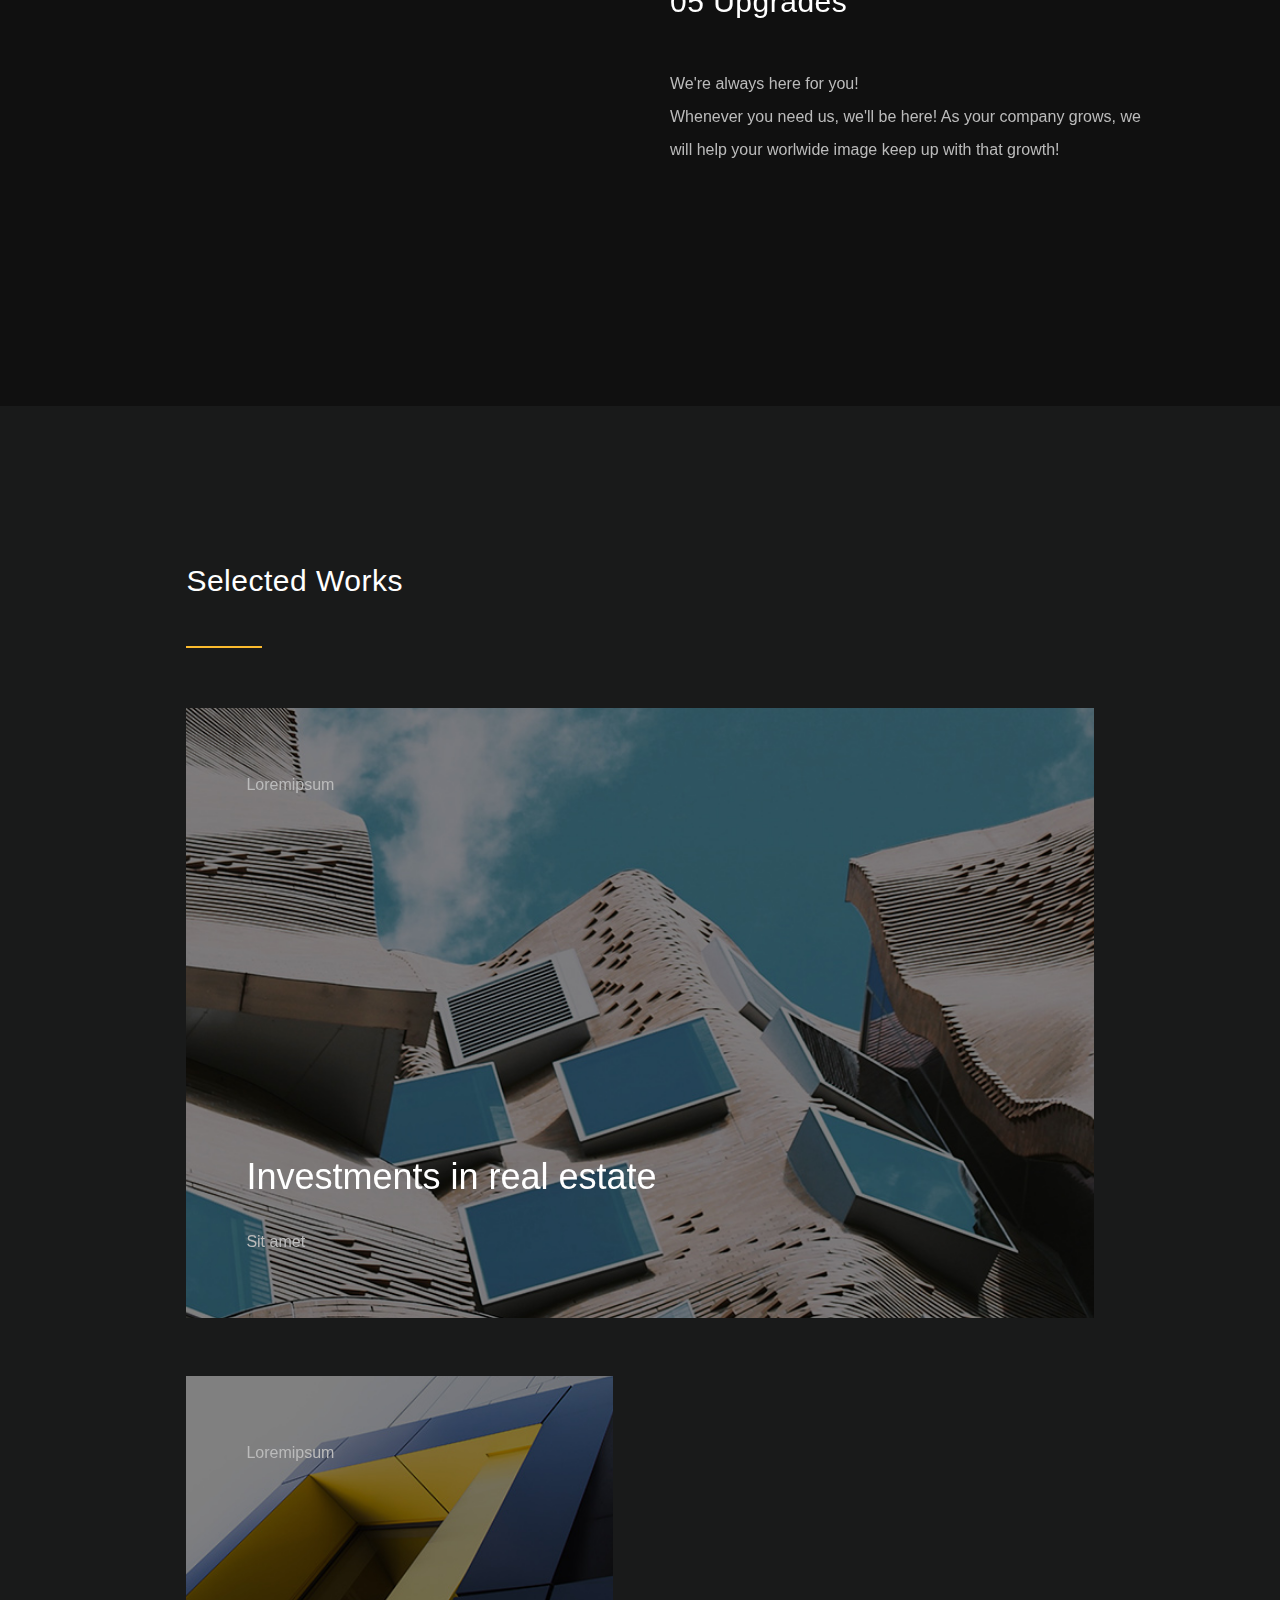
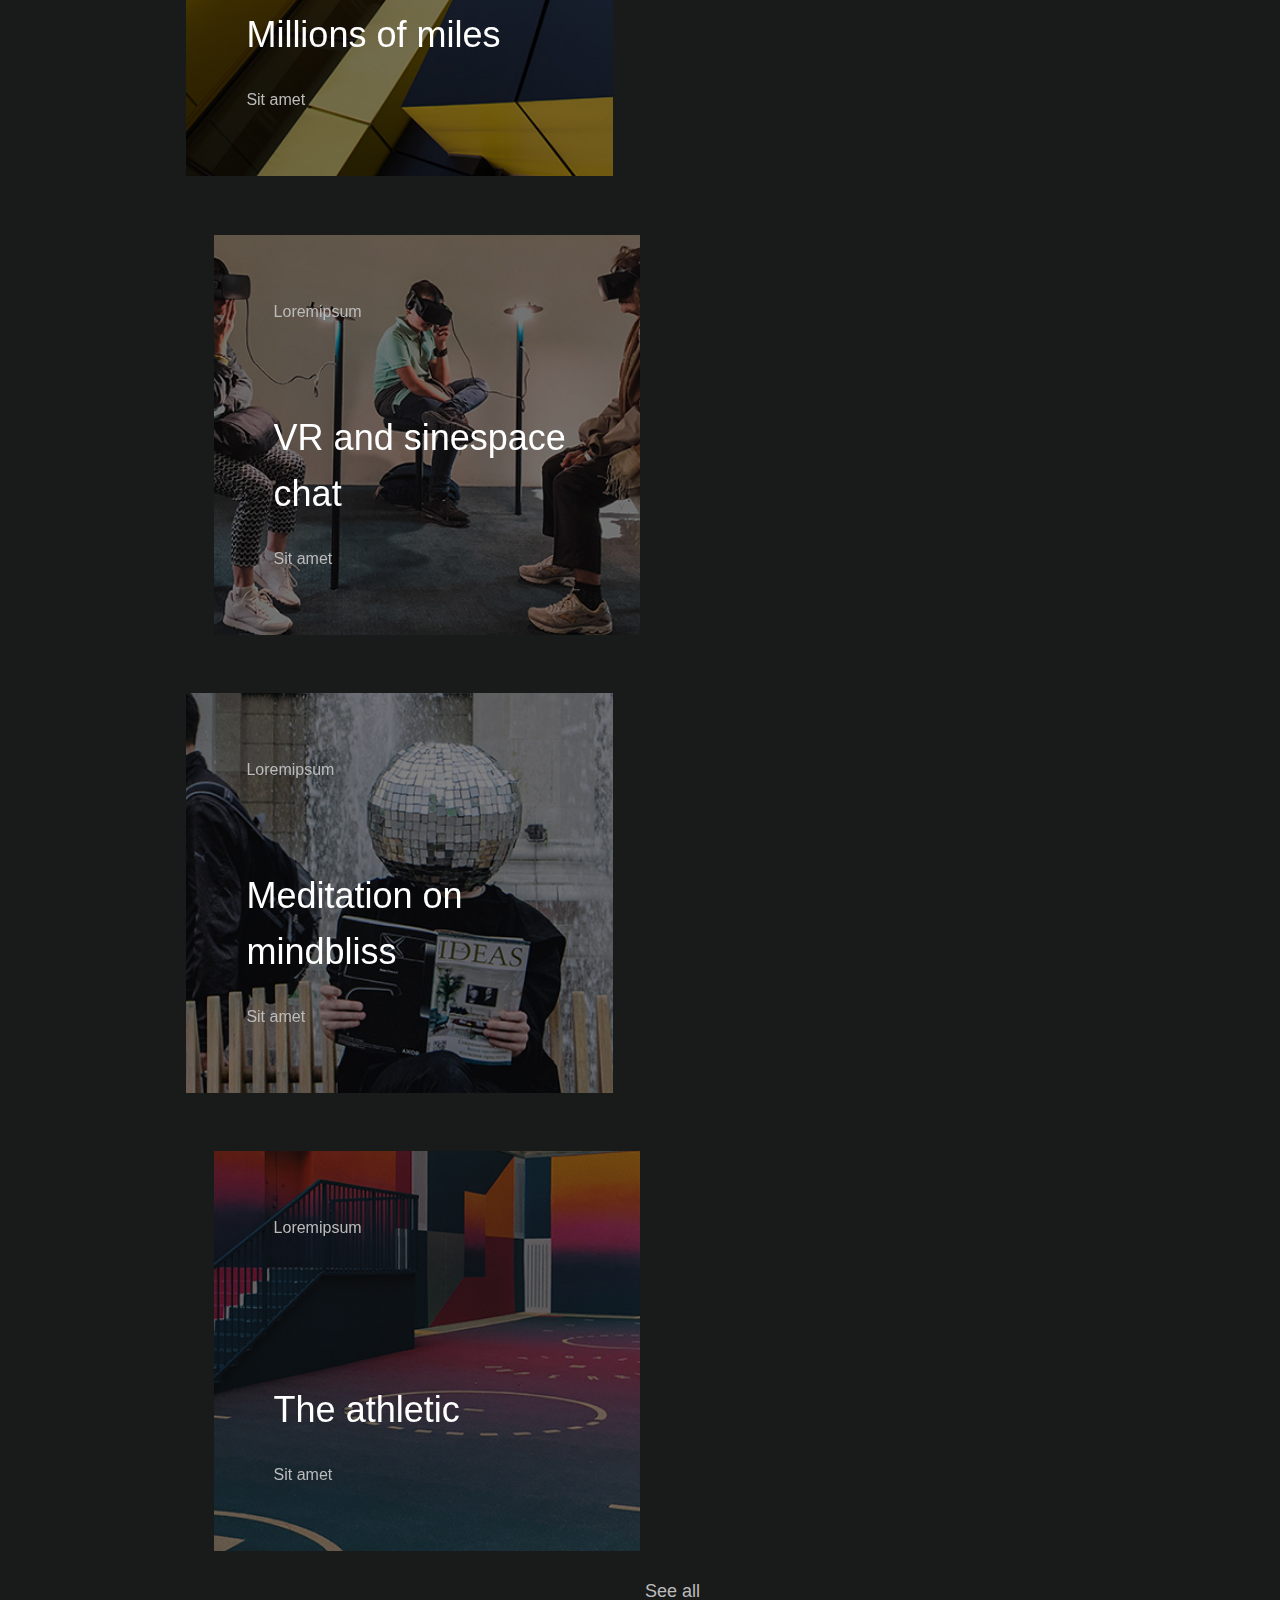
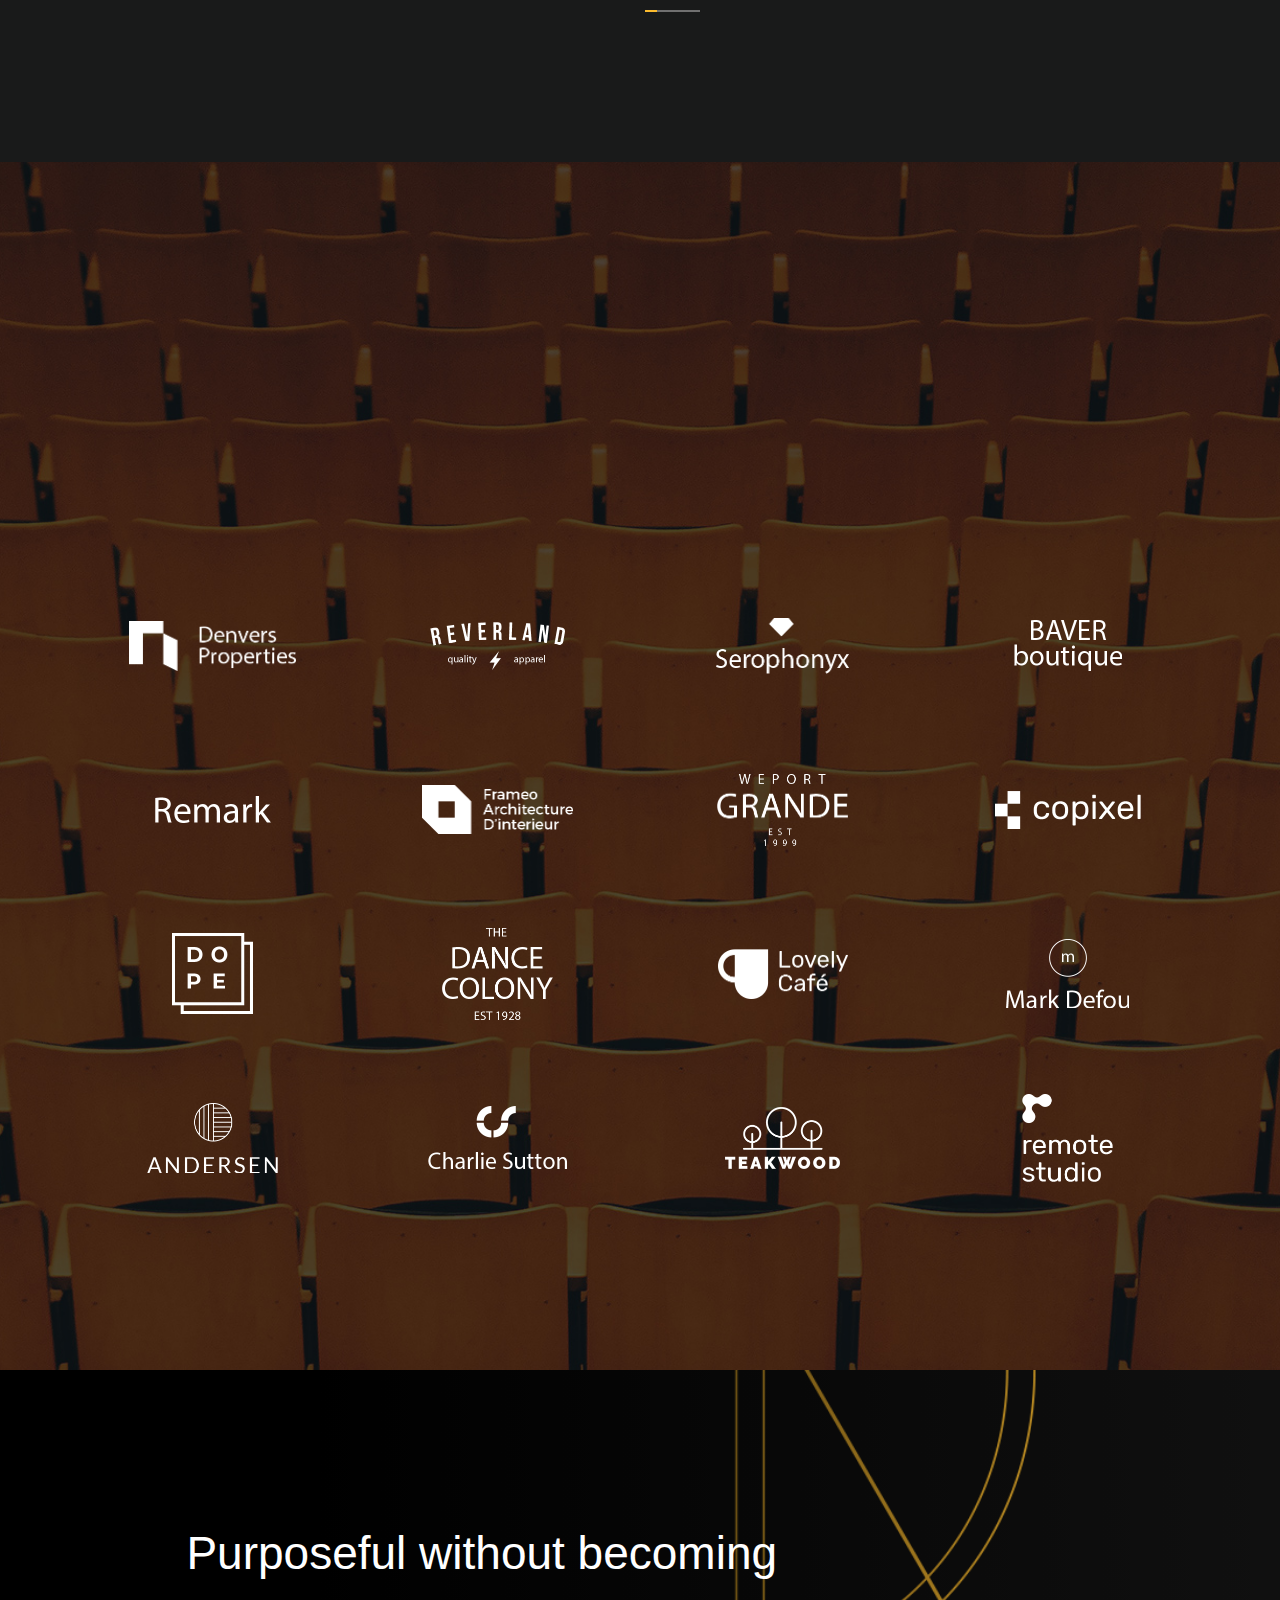
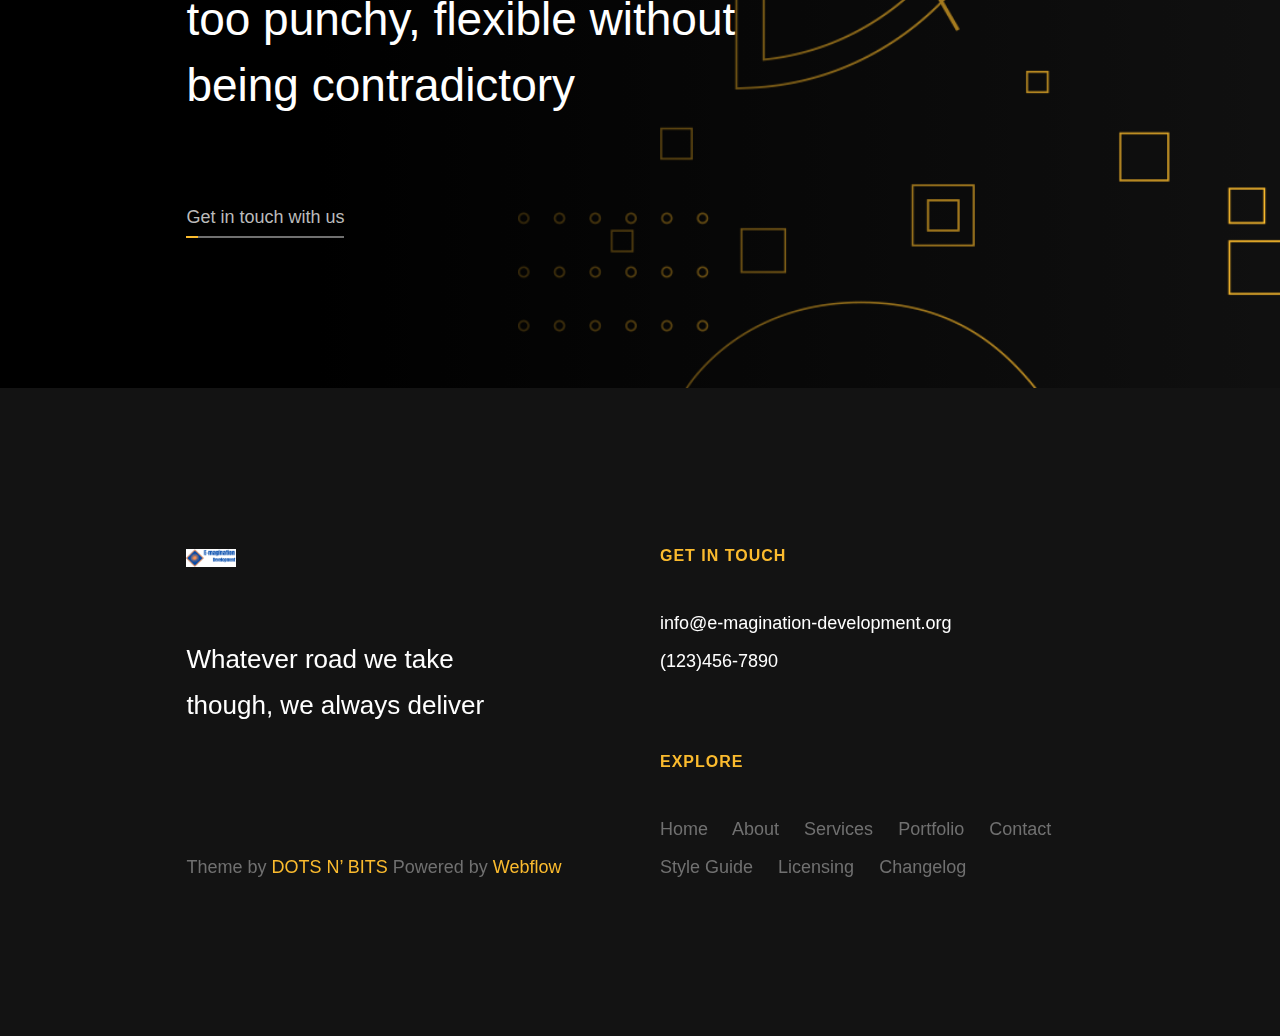
==== commit 9988fcbc: "update 1/28" ====
--- a/index.html
+++ b/index.html
@@ -3,7 +3,7 @@
 <html data-wf-page="61b28016d3076f4917c03bb6" data-wf-site="61b28016d3076f56c2c03bb1">
 <head>
   <meta charset="utf-8">
-  <title>4lpha - Webflow HTML website template</title>
+  <title>E-magination Development</title>
   <meta content="4lpha - Webflow HTML website template" property="og:title">
   <meta content="https://uploads-ssl.webflow.com/5df8a318143ebc0bdb0bfba6/5e450e11073b4519072dde22_Alpha---webflow-template-presentationOpen-Graph-Image-1200x630.png" property="og:image">
   <meta content="4lpha - Webflow HTML website template" property="twitter:title">
@@ -46,7 +46,7 @@
       <div class="menu-contact">
         <div class="menu-circles"><img src="images/menu-circles.png" alt="" class="image"></div>
         <div>
-          <a href="mailto:hello@alpha.com?subject=You&#x27;ve%20got%20mail!" class="menu-contact-link">hello@alpha.com</a>
+          <a href="mailto:info@e-magination-development.org?subject=You&#x27;ve%20got%20mail!" class="menu-contact-link">info@e-magination-development.org</a>
         </div>
         <div>
           <a href="tel:+409668998" class="menu-contact-link">(+40) 966-8998</a>
@@ -60,17 +60,17 @@
         </a>
         <a href="index.html" aria-current="page" class="alpha w-inline-block w--current"><img src="images/E-magination.png" height="30" alt="" class="logo"></a>
         <div class="info-left">
-          <div>Follow us</div>
+          <!--<div>Follow us</div>
           <div class="middle-line"></div>
           <a href="https://www.facebook.com/" target="_blank" class="vertical-link">Fb</a>
           <a href="https://www.linkedin.com/" target="_blank" class="vertical-link">In</a>
-          <a href="https://twitter.com/" target="_blank" class="vertical-link">Tw</a>
-        </div>
-        <div class="info-right">
-          <div>Iasi, Ro</div>
+          <a href="https://twitter.com/" target="_blank" class="vertical-link">Tw</a>-->
+        </div>
+        <!--<div class="info-right">
+          <div>Panama City, Panama</div>
           <div class="middle-line"></div>
           <div class="coordinates">47° N  <span class="coordinates-text-span">/</span>  27° E</div>
-        </div>
+        </div>-->
       </div>
     </div>
     <div class="sticky-menu">
@@ -80,16 +80,16 @@
         </a>
         <a href="index.html" aria-current="page" class="alpha w-inline-block w--current"><img src="images/E-magination.png" height="30" alt="" class="logo"></a>
         <div class="info-left">
-          <div>Follow us</div>
+          <!--<div>Follow us</div>
           <div class="middle-line"></div>
           <a href="https://www.facebook.com/" target="_blank" class="vertical-link">Fb</a>
           <a href="https://www.linkedin.com/" target="_blank" class="vertical-link">In</a>
-          <a href="https://twitter.com/" target="_blank" class="vertical-link">Tw</a>
+          <a href="https://twitter.com/" target="_blank" class="vertical-link">Tw</a>-->
         </div>
         <div class="info-right">
-          <div>Panama City, Panama</div>
+          <!--<div>Panama City, Panama</div>
           <div class="middle-line"></div>
-          <div class="coordinates">47°   <span class="coordinates-text-span">/</span>  27° E</div>
+          <div class="coordinates">47°   <span class="coordinates-text-span">/</span>  27° E</div>-->
         </div>
       </div>
     </div>
@@ -101,16 +101,16 @@
       </a>
       <a href="index.html" aria-current="page" class="alpha w-inline-block w--current"><img src="images/E-magination.png" height="30" alt="" class="logo"></a>
       <div class="info-left">
-        <div>Follow us</div>
+        <!--<div>Follow us</div>
         <div class="middle-line"></div>
         <a href="https://www.facebook.com/" target="_blank" class="vertical-link">Fb</a>
         <a href="https://www.linkedin.com/" target="_blank" class="vertical-link">In</a>
-        <a href="https://twitter.com/" target="_blank" class="vertical-link">Tw</a>
+        <a href="https://twitter.com/" target="_blank" class="vertical-link">Tw</a>-->
       </div>
       <div class="info-right">
-        <div>Panama City, Panama</div>
+        <!--<div>Panama City, Panama</div>
         <div class="middle-line"></div>
-        <div class="coordinates">47° N  <span class="coordinates-text-span">/</span>  27° E</div>
+        <div class="coordinates">47° N  <span class="coordinates-text-span">/</span>  27° E</div>-->
       </div>
     </div>
   </div>
@@ -151,27 +151,27 @@
         <div class="step">
           <div class="steps-icon"><img src="images/Step-Icon-01.svg" height="70" alt=""></div>
           <div class="headline-7">01 Explore</div>
-          <p>Lorem ipsum dolor sit amet, consectetur adipisicing elit, sed do eiusmod tempor incididunt ut labore et dolore magna aliqua. Ut enim ad minim veniam, quis nostrud exercitation ullamco laboris nisi ut aliquip ex ea commodo consequat. Duis aute irure dolor in reprehenderit in voluptate velit esse.</p>
+          <p>Where are you now?<br>Let's explore the possibilities that exist for you to expand your business and increase your productivity!</p>
         </div>
         <div class="step">
           <div class="steps-icon"><img src="images/Step-Icon-02.svg" height="60" alt=""></div>
           <div class="headline-7">02 Strategizing</div>
-          <p>Duis aute irure dolor in reprehenderit in voluptate velit esse dicta sunt explicabo. Nemo enim ipsam voluptatem quia voluptas sit aspernatur aut odit aut fugit, sed quia consequuntur magni dolores eos qui ratione voluptatem sequi nesciunt.</p>
+          <p>There's nothing like a good plan!<br>Let's put together a strategy that will quickly and efficiently get your company on it's way to being the absolute best that it can be.</p>
         </div>
         <div class="step">
           <div class="steps-icon"><img src="images/Step-Icon-03.svg" height="66" alt=""></div>
-          <div class="headline-7">03 Complete</div>
-          <p>Excepteur sint occaecat cupidatat non proident, sunt in culpa qui officia deserunt mollit anim id est laborum. Sed ut perspiciatis unde omnis iste natus error sit voluptatem accusantium doloremque laudantium, totam rem aperiam.</p>
+          <div class="headline-7">03 Completion</div>
+          <p>Are we there yet?<br>Let's review and finalize for a completed product that will truly be satisfying!</p>
         </div>
         <div class="step">
           <div class="steps-icon"><img src="images/Step-Icon-04.svg" height="69" alt=""></div>
           <div class="headline-7">04 Startup</div>
-          <p>Duis aute irure dolor in reprehenderit in voluptate velit esse dicta sunt explicabo. Nemo enim ipsam voluptatem quia voluptas sit aspernatur aut odit aut fugit, sed quia consequuntur magni dolores eos qui ratione voluptatem sequi nesciunt.</p>
+          <p>Let's get it started!<br>We can now get you reaching farther out, and appealing to more people, than ever before!</p>
         </div>
         <div class="step last">
           <div class="steps-icon"><img src="images/Step-Icon-05.svg" height="56" alt=""></div>
-          <div class="headline-7">05 Upgrade</div>
-          <p>Excepteur sint occaecat cupidatat non proident, sunt in culpa qui officia deserunt mollit anim id est laborum. Sed ut perspiciatis unde omnis iste natus error sit voluptatem accusantium doloremque laudantium, totam rem aperiam.</p>
+          <div class="headline-7">05 Upgrades</div>
+          <p>We're always here for you!<br>Whenever you need us, we'll be here! As your company grows, we will help your worlwide image keep up with that growth!</p>
         </div>
       </div>
     </div>
